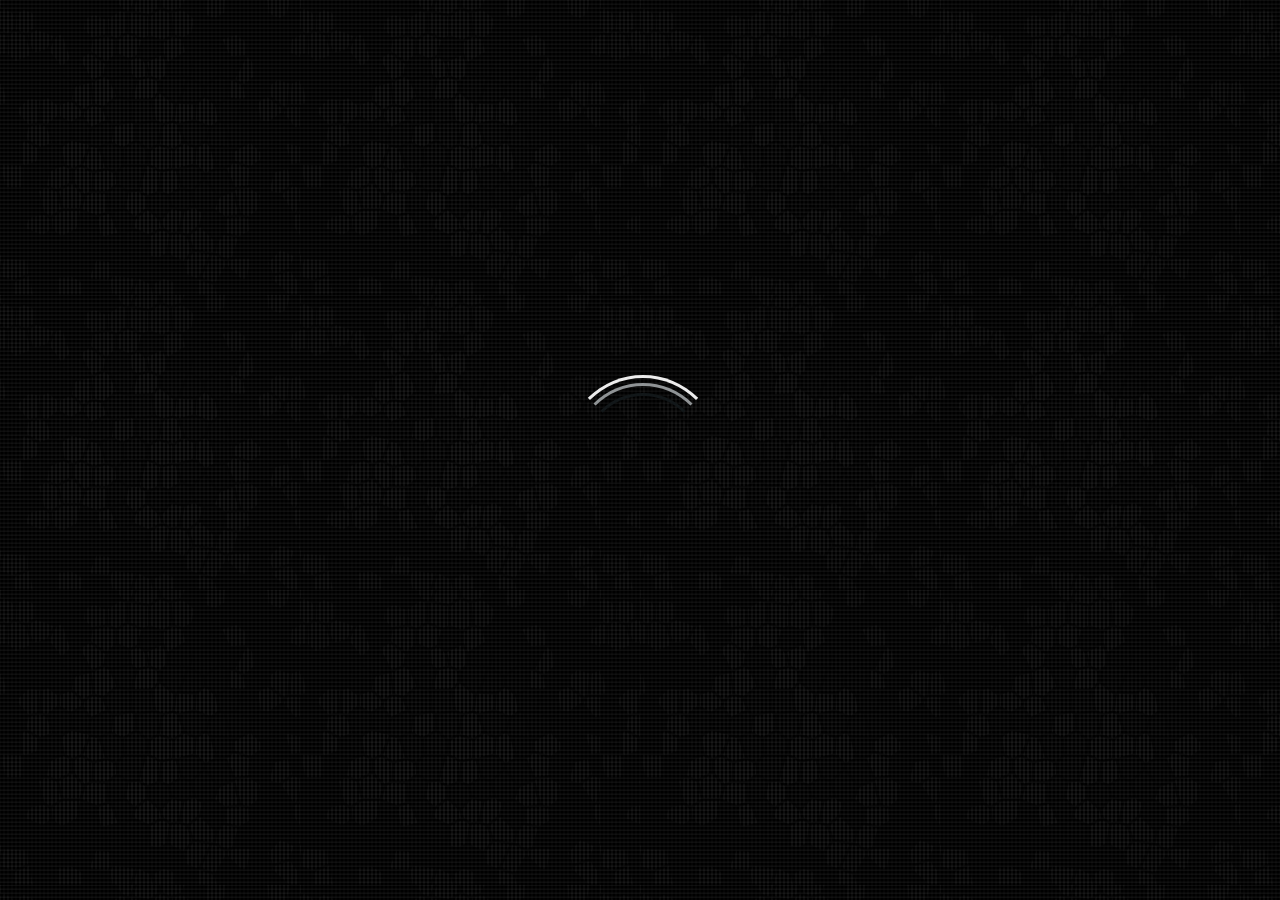
==== index.html @ 6fdf4b80 "updated resume and image of me" ====
<!DOCTYPE html>
<html lang='en'>

<head>

    <!-- Basic Page Needs
  ================================================== -->
    <meta charset="utf-8">
    <title>Zipbug Development</title>
    <meta name="description" content="custom quality web development">
    <meta name="author" content="Eric Evans">
    <link rel="canonical" href="https://zipbugdev.com" />

    <!-- Mobile Specific Metas
  ================================================== -->
    <meta name="viewport" content="width=device-width, initial-scale=1, maximum-scale=1">

    <!-- CSS
  ================================================== -->
    <link rel="stylesheet" href="css/main.css">
    <!--[if lt IE 9]>
		<script src="http://html5shim.googlecode.com/svn/trunk/html5.js"></script>
	<![endif]-->


    <!-- Favicons
	================================================== -->
    <link rel="apple-touch-icon" sizes="57x57" href="../favicon/apple-icon-57x57.png">
    <link rel="apple-touch-icon" sizes="60x60" href="../favicon/apple-icon-60x60.png">
    <link rel="apple-touch-icon" sizes="72x72" href="../favicon/apple-icon-72x72.png">
    <link rel="apple-touch-icon" sizes="76x76" href="../favicon/apple-icon-76x76.png">
    <link rel="apple-touch-icon" sizes="114x114" href="../favicon/apple-icon-114x114.png">
    <link rel="apple-touch-icon" sizes="120x120" href="../favicon/apple-icon-120x120.png">
    <link rel="apple-touch-icon" sizes="144x144" href="../favicon/apple-icon-144x144.png">
    <link rel="apple-touch-icon" sizes="152x152" href="../favicon/apple-icon-152x152.png">
    <link rel="apple-touch-icon" sizes="180x180" href="../favicon/apple-icon-180x180.png">
    <link rel="icon" type="image/png" sizes="192x192" href="../favicon/android-icon-192x192.png">
    <link rel="icon" type="image/png" sizes="32x32" href="../favicon/favicon-32x32.png">
    <link rel="icon" type="image/png" sizes="96x96" href="../favicon/favicon-96x96.png">
    <link rel="icon" type="image/png" sizes="16x16" href="../favicon/favicon-16x16.png">
    <link rel="manifest" href="../favicon/manifest.json">
    <meta name="msapplication-TileColor" content="#ffffff">
    <meta name="msapplication-TileImage" content="../favicon/ms-icon-144x144.png">
    <meta name="theme-color" content="#ffffff">
</head>

<body>
    <svg x="0px" y="0px" viewBox="0 0 150 150" style="display:none;">
        <g id="diamond">
            <rect x="22.6" y="22.6" transform="matrix(0.7071 -0.7071 0.7071 0.7071 -31.068 75.0049)" class="diamond" width="104.9" height="104.9" />
        </g>
    </svg>
    <div id="loader-wrapper">
        <div class="loader"></div>
        <div class="loader-section section-left"></div>
        <div class="loader-section section-right"></div>
    </div>
    <button class="toggle-nav" type="button" data-toggle="collapse" data-target="#main-nav" aria-expanded="false">
        <span></span>
        <span></span>
        <span></span>
        <span></span>
    </button>
    <nav id="main-nav" aria-expanded="false">
        <a href="#resume" data-id="resume">
            <svg>
                <path d="M7 7h6v2h-6zM7 10h9v1h-9zM7 12h9v1h-9zM7 14h9v1h-9zM7 16h3v1h-3zM16.43 2h-13.43v21h17v-17.465l-3.57-3.535zM18 6.363v0.637h-3v-3h0.602l2.398 2.363zM5 21v-17h9v4h4v13h-13z" />
            </svg> Resume
        </a>
        <a href="#gallery" data-id="gallery">
            <svg>
                <path d="M0 3v18h24v-18h-24zM22 19h-20v-14h20v14zM14.5 12.444c1.103 0 2-0.896 2-2s-0.897-2-2-2-2 0.896-2 2 0.897 2 2 2zM13.5 9.444h2v2h-2v-2zM21 6h-18v12h18v-12zM4 12.965l6.049 1.728-6.049 1.068v-2.796zM20 17h-16v-0.225l16-2.823v3.048zM20 12.952l-8 1.492-8-2.479v-4.965h16v5.952z" />
            </svg> Gallery
        </a>
        <div class="social">
          <a href="https://www.linkedin.com/in/zipbug/">
             <svg xmlns="http://www.w3.org/2000/svg" xmlns:xlink="http://www.w3.org/1999/xlink" version="1.1" id="Capa_1" x="0px" y="0px" width="512px" height="512px" viewBox="0 0 430.117 430.117" style="enable-background:new 0 0 430.117 430.117;" xml:space="preserve"><g><path id="LinkedIn" d="M430.117,261.543V420.56h-92.188V272.193c0-37.271-13.334-62.707-46.703-62.707   c-25.473,0-40.632,17.142-47.301,33.724c-2.432,5.928-3.058,14.179-3.058,22.477V420.56h-92.219c0,0,1.242-251.285,0-277.32h92.21  v39.309c-0.187,0.294-0.43,0.611-0.606,0.896h0.606v-0.896c12.251-18.869,34.13-45.824,83.102-45.824   C384.633,136.724,430.117,176.361,430.117,261.543z M52.183,9.558C20.635,9.558,0,30.251,0,57.463   c0,26.619,20.038,47.94,50.959,47.94h0.616c32.159,0,52.159-21.317,52.159-47.94C103.128,30.251,83.734,9.558,52.183,9.558z    M5.477,420.56h92.184v-277.32H5.477V420.56z" /></g></svg>
          </a>
          <a href="https://github.com/Zipbug">
            <svg class="octicon octicon-mark-github v-align-middle" height="32" viewBox="0 0 16 16" version="1.1" width="32" aria-hidden="true"><path fill-rule="evenodd" d="M8 0C3.58 0 0 3.58 0 8c0 3.54 2.29 6.53 5.47 7.59.4.07.55-.17.55-.38 0-.19-.01-.82-.01-1.49-2.01.37-2.53-.49-2.69-.94-.09-.23-.48-.94-.82-1.13-.28-.15-.68-.52-.01-.53.63-.01 1.08.58 1.23.82.72 1.21 1.87.87 2.33.66.07-.52.28-.87.51-1.07-1.78-.2-3.64-.89-3.64-3.95 0-.87.31-1.59.82-2.15-.08-.2-.36-1.02.08-2.12 0 0 .67-.21 2.2.82.64-.18 1.32-.27 2-.27.68 0 1.36.09 2 .27 1.53-1.04 2.2-.82 2.2-.82.44 1.1.16 1.92.08 2.12.51.56.82 1.27.82 2.15 0 3.07-1.87 3.75-3.65 3.95.29.25.54.73.54 1.48 0 1.07-.01 1.93-.01 2.2 0 .21.15.46.55.38A8.013 8.013 0 0 0 16 8c0-4.42-3.58-8-8-8z"></path></svg></a>
        </div>
    </nav>
    <div class="scroll-body">
        <div class="scale-body">
            <section id="contact" name="contact">
                <div class="content">
                </div>
            </section>
            <section id="main" name="main">
                <div class="zipbug-shell"></div>
                <h1 class="message">
                    Dedicated to quick quality web development
                </h1>
            </section>

            <section id="resume" name="resume">
                <div class="content">
                    <div class="container clearfix">
                        <div class="objective">
                            <img class="avatar noPrint lazy fade-in" alt="Me as a little avitar" data-src="/images/avatar.png" src="/images/avatar.png">
                            <h2>Eric Evans</h2>
                            <h3>
                                Developer / Technology Enthusiast 
                                <div class="bg-hr"></div>
                            </h3>

                            <p>Fast shouldn’t mean sloppy. I work hard to bring you quick results without compromising on quality. I’ve worked for great companies using the latest technologies to build pixel perfect sites.</p>
                            <p>I love to learn and grow, constantly following the top developers and technology companies to see what they are doing so I better understand the evolving world of the web.</p>
                        </div>

                        <div class="half">

                            <h3>Professional Experience</h3>
                            <ul class="disc">
                                <li>
                                    <h4>September 2018 - Current</h4>
                                    <h5>PXP - Remote : Senior Developer</h5>
                                    <ul>
                                        <li>Build custom solutions for client needs</li>
                                        <li>Technical review of Junior Developer's code</li>
                                        <li>Make and keep poject time-lines</li>
                                    </ul>
                                </li>
                                <li>
                                    <h4>January 2015 - September 2018</h4>
                                    <h5>Allen Communications - Salt Lake City : Technical Lead</h5>
                                    <ul>
                                        <li>Create custom Learning solutions built to clients needs.</li>
                                        <li>Build react.js components and templates</li>
                                        <li>Assist other developers in meeting deadlines.</li>
                                        <li>Debug older software issues.</li>
                                    </ul>
                                </li>
                                <li>
                                    <h4>July 2014 - November 2014 --Contract</h4>
                                    <h5>ThomasArts - Farmington : Front-End Developer</h5>
                                    <ul>
                                        <li>Create sites based off of PSD designs.</li>
                                        <li>Maintain semantic code base</li>
                                        <li>Create sites in Wordpress or Drupal</li>
                                        <li>Work with team to meet deadlines</li>
                                    </ul>
                                </li>
                                <li>
                                    <h4>Februarry 2014 - July 2014 --Contract</h4>
                                    <h5>Equitable Life and Casualty - Salt Lake City : Front-End Developer</h5>
                                    <ul>
                                        <li>Created Basic CMS</li>
                                        <li>Maintain semantic code base</li>
                                        <li>Designed responsive template for future sites</li>
                                    </ul>
                                </li>
                                <li>
                                    <h4>August 2012 -February 2014</h4>
                                    <h5>RANLife Home Loans - SLC : Designer/ Developer</h5>
                                    <ul>
                                        <li>Created all image content</li>
                                        <li>Designed/ maintained new web content</li>
                                        <li>Created and developed design for all sites</li>
                                    </ul>
                                </li>

                            </ul>

                            <h3>Recreation</h3>
                            <img class="recreationImg lazy" alt="I game on the weekends, I'm not good but I enjoy it." src="images/recreation.png" data-src="images/recreation.png">
                        </div>
                        <div class="half">

                            <h3>Skills</h3>
                            <ul class="disc">
                                <li>
                                    <h4>CMS - Wordpress, Drupal
                                        <div class="phoneShow"></div><span class="toGo">..</span><span class="feelGood">........</span></h4>
                                </li>
                                <div class="phoneShow"></div>
                                <li>
                                    <h4>HTML, CSS, SCSS
                                        <div class="phoneShow"></div><span class="toGo">..</span><span class="feelGood">........</span></h4>
                                </li>
                                <li>
                                    <h4>React.js
                                        <div class="phoneShow"></div><span class="toGo">...</span><span class="feelGood">.......</span></h4>
                                </li>
                                <div class="phoneShow"></div>
                                <li>
                                    <h4>jQuery, Javascript
                                        <div class="phoneShow"></div><span class="toGo">...</span><span class="feelGood">.......</span></h4>
                                </li>
                                <div class="phoneShow"></div>
                                <li>
                                    <h4>PHP, Bash, Coldfusion
                                        <div class="phoneShow"></div><span class="toGo">.....</span><span class="feelGood">.....</span></h4>
                                </li>
                                <div class="phoneShow"></div>
                                <li>
                                    <h4>Responsive Development
                                        <div class="phoneShow"></div><span class="toGo">.</span><span class="feelGood">.........</span></h4>
                                </li>
                                <div class="phoneShow"></div>
                                <li>
                                    <h4>Databases
                                        <div class="phoneShow"></div><span class="toGo">......</span><span class="feelGood">....</span></h4>
                                    <p>SQL Server, MySQL</p>
                                </li>
                                <div class="phoneShow"></div>
                                <li>
                                    <h4>Adobe Creative Suite
                                        <div class="phoneShow"></div><span class="toGo">...</span><span class="feelGood">.......</span></h4>
                                    <p>Photoshop, Illustrator,
                                        <br /> Dreamweaver, InDesign</p>
                                </li>
                                <div class="phoneShow"></div>
                                <li>
                                    <h4>Leaning New Languages
                                        <div class="phoneShow"></div><span class="toGo">...</span><span class="feelGood">.......</span></h4>
                                </li>
                                <div class="phoneShow"></div>
                                <li>
                                    <h4>Programming Methods
                                        <div class="phoneShow"></div><span class="toGo">...</span><span class="feelGood">.......</span></h4>
                                    <p>Waterfall, Agile, Scrum</p>
                                </li>
                            </ul>

                            <h3>Education</h3>
                            <ul class="disc">
                                <li>
                                    <h4>2011-2014</h4>
                                    <h5>Salt Lake Community College</h5>
                                    <p>Visual Art/ Graphic Design</p>
                                </li>
                                <li>
                                    <h4>2012</h4>
                                    <h5>O'Reilly School Of Technology</h5>
                                    <p>Introduction to PHP
                                        <br>Modern JavaScript Certification.
                                        <br>System Administration 1 - Bash Programming</p>
                                </li>
                                <li>
                                    <h4>2007 - 2008</h4>
                                    <h5>Academy of Information Techonlogy</h5>
                                    <p>Specializing in 3-D Animation</p>
                                </li>
                            </ul>
                        </div>
                    </div>
                </div>
            </section>
            <section id="gallery" name="gallery">
                <div class="content">
                    <div class="container clearfix">

                    </div>
                </div>
            </section>
        </div>
    </div>
    <script src="https://cdnjs.cloudflare.com/ajax/libs/jquery/3.1.0/jquery.min.js"></script>
    <script src="js/snap.svg-min.js"></script>
    <script src="js/gallery.js"></script>
    <script src="js/main.js"></script>
</body>

</html>
---- css/main.css ----
@font-face {
  font-family: 'lato';
  src: url("../fonts/lato-bold-webfont.eot");
  src: url("../fonts/lato-bold-webfont.eot?#iefix") format("embedded-opentype"), url("../fonts/lato-bold-webfont.woff2") format("woff2"), url("../fonts/lato-bold-webfont.woff") format("woff"), url("../fonts/lato-bold-webfont.ttf") format("truetype"), url("../fonts/lato-bold-webfont.svg#latobold") format("svg");
  font-weight: 900;
  font-style: normal; }
@font-face {
  font-family: 'lato';
  src: url("../fonts/lato-regular-webfont.eot");
  src: url("../fonts/lato-regular-webfont.eot?#iefix") format("embedded-opentype"), url("../fonts/lato-regular-webfont.woff2") format("woff2"), url("../fonts/lato-regular-webfont.woff") format("woff"), url("../fonts/lato-regular-webfont.ttf") format("truetype"), url("../fonts/lato-regular-webfont.svg#latoregular") format("svg");
  font-weight: normal;
  font-style: normal; }
@font-face {
  font-family: 'lato';
  src: url("../fonts/lato-semibold-webfont.eot");
  src: url("../fonts/lato-semibold-webfont.eot?#iefix") format("embedded-opentype"), url("../fonts/lato-semibold-webfont.woff2") format("woff2"), url("../fonts/lato-semibold-webfont.woff") format("woff"), url("../fonts/lato-semibold-webfont.ttf") format("truetype"), url("../fonts/lato-semibold-webfont.svg#latosemibold") format("svg");
  font-weight: 600;
  font-style: normal; }
@font-face {
  font-family: 'lato';
  src: url("../fonts/lato-thin-webfont.eot");
  src: url("../fonts/lato-thin-webfont.eot?#iefix") format("embedded-opentype"), url("../fonts/lato-thin-webfont.woff2") format("woff2"), url("../fonts/lato-thin-webfont.woff") format("woff"), url("../fonts/lato-thin-webfont.ttf") format("truetype"), url("../fonts/lato-thin-webfont.svg#latothin") format("svg");
  font-weight: 100;
  font-style: normal; }
/*-------------Animations-------------*/
.s-width {
  -webkit-animation: updateWidth 2s forwards;
  animation: updateWidth 2s forwards;
  -webkit-transform-origin: center;
  -ms-transform-origin: center;
  transform-origin: center; }

.slide-left .s2,
.slide-left .s3 {
  -webkit-animation: slideLeft 1.5s forwards;
  animation: slideLeft 1.5s forwards; }

.slide-right .s2,
.slide-right .s3 {
  -webkit-animation: slideRight 1.5s forwards;
  animation: slideRight 1.5s forwards; }

.fade-in {
  -webkit-animation: fadein 4s forwards;
  animation: fadein 4s forwards; }

.fade-in-fast {
  -webkit-animation: fadein 1s forwards;
  animation: fadein 1s forwards; }

.fade-out-fast {
  -webkit-animation: fadeout 1s forwards;
  animation: fadeout 1s forwards; }

@-webkit-keyframes fadein {
  from {
    opacity: 0; }
  to {
    opacity: 1; } }
@keyframes fadein {
  from {
    opacity: 0; }
  to {
    opacity: 1; } }
@-webkit-keyframes fadeout {
  from {
    opacity: 1; }
  to {
    opacity: 0; } }
@keyframes fadeout {
  from {
    opacity: 1; }
  to {
    opacity: 0; } }
@-webkit-keyframes slideLeft {
  from {
    -webkit-transform: translateX(9999px);
    transform: translateX(9999px); }
  to {
    -webkit-transform: translateX(0);
    transform: translateX(0); } }
@keyframes slideLeft {
  from {
    -webkit-transform: translateX(9999px);
    transform: translateX(9999px); }
  to {
    -webkit-transform: translateX(0);
    transform: translateX(0); } }
@-webkit-keyframes slideRight {
  from {
    -webkit-transform: translateX(-9999px);
    transform: translateX(-9999px); }
  to {
    -webkit-transform: translateX(0);
    transform: translateX(0); } }
@keyframes slideRight {
  from {
    -webkit-transform: translateX(-9999px);
    transform: translateX(-9999px); }
  to {
    -webkit-transform: translateX(0);
    transform: translateX(0); } }
@-webkit-keyframes updateWidth {
  from {
    -webkit-transform: scaleX(0);
    transform: scaleX(0);
    opacity: 0; }
  to {
    opacity: 1;
    -webkit-transform: scaleX(1);
    transform: scaleX(1); } }
@keyframes updateWidth {
  from {
    -webkit-transform: scaleX(0);
    transform: scaleX(0);
    opacity: 0; }
  to {
    opacity: 1;
    -webkit-transform: scaleX(1);
    transform: scaleX(1); } }
#contact-form {
  background-color: rgba(19, 21, 25, 0.8);
  border-radius: 3px;
  color: #fff;
  margin: auto;
  width: 92%;
  box-shadow: 1px 1px 15px 5px rgba(255, 255, 255, 0.1), -1px -1px 15px 5px rgba(255, 255, 255, 0.1);
  position: relative;
  top: 50px; }
  #contact-form h2 {
    text-align: center;
    margin-bottom: 0; }
    #contact-form h2 sub {
      font-size: 12px; }
  #contact-form .contact-avatar {
    border: 3px solid #fff;
    width: 60px;
    height: 60px;
    background-color: #40B5E5;
    border-radius: 50%;
    overflow: hidden;
    position: absolute;
    top: -60px;
    left: 50%;
    margin-left: -30px; }
    #contact-form .contact-avatar img {
      width: 100%; }
  #contact-form .input_area {
    position: relative;
    max-height: 200px;
    overflow: hidden;
    transition: all 300ms ease; }
  #contact-form label {
    position: absolute;
    top: 36px;
    left: 20px;
    transition: all 0.3s ease;
    pointer-events: none;
    user-select: none; }
    #contact-form label.filled {
      opacity: 0.5;
      left: 5px;
      top: 8px; }
  #contact-form input, #contact-form textarea {
    color: #fff;
    background-color: transparent;
    -webkit-box-shadow: inset 0px 2px 42px 4px rgba(0, 0, 0, 0.75);
    -moz-box-shadow: inset 0px 2px 42px 4px rgba(0, 0, 0, 0.75);
    box-shadow: inset 0px 2px 42px 4px rgba(0, 0, 0, 0.75);
    border: none;
    padding: 15px;
    margin-top: 25px;
    width: 100%; }
    #contact-form input:focus, #contact-form textarea:focus {
      outline: none; }
      #contact-form input:focus + label, #contact-form textarea:focus + label {
        opacity: 0.5;
        left: 5px;
        top: 8px; }
  #contact-form textarea {
    height: 46px; }
  #contact-form .warning {
    color: #d71212;
    -webkit-text-fill-color: #d71212; }
  #contact-form .loader {
    position: absolute;
    top: 50%;
    left: 50%;
    width: 80px;
    height: 80px;
    animation: none;
    margin: -40px 0 0 -40px;
    z-index: -1;
    pointer-events: none;
    user-select: none; }
    #contact-form .loader:before, #contact-form .loader:after {
      animation: none; }
  #contact-form .success-icon {
    opacity: 0;
    width: 40px;
    height: 40px;
    position: absolute;
    top: 50%;
    left: 50%;
    transform: translate(-50%, -50%);
    transition: opacity 300ms ease;
    transition-delay: 300ms;
    pointer-events: none;
    user-select: none; }
  #contact-form .submit {
    border: 0;
    background-color: #40B5E5;
    color: #131519;
    font-size: 1.5em;
    padding: 10px 0;
    cursor: pointer;
    box-shadow: none;
    transition: opacity 300ms ease; }
  #contact-form.collapsed {
    color: transparent; }
    #contact-form.collapsed .input_area {
      max-height: 0px !important; }
    #contact-form.collapsed .submit {
      opacity: 0; }
    #contact-form.collapsed .loader {
      opacity: 1;
      animation: spin 2s linear infinite;
      z-index: 1; }
      #contact-form.collapsed .loader:before {
        animation: spin 3s linear infinite; }
      #contact-form.collapsed .loader:after {
        animation: spin 1.5s linear infinite; }
  #contact-form.submited .loader {
    opacity: 0; }
  #contact-form.success .success-icon {
    opacity: 1; }

input:-webkit-autofill {
  -webkit-text-fill-color: #fff;
  -webkit-animation-name: autofill;
  -webkit-animation-fill-mode: both; }

@-webkit-keyframes autofill {
  to {
    color: #666;
    background: transparent; } }
text, textpath {
  fill: #fff;
  width: 92px;
  text-align: center;
  text-anchor: middle; }

/* Gallery */
#gallery {
  position: relative; }
  #gallery h2 {
    color: #dbdbdb;
    text-align: center;
    font-size: 2.2em;
    font-weight: 100; }
  #gallery .gallery-description {
    text-align: center;
    color: #ededed; }
    #gallery .gallery-description .button-link {
      height: 40px;
      width: 40px;
      position: relative;
      top: 15px; }
  #gallery span:nth-of-type(odd) {
    width: 174px;
    margin-right: 2px; }
  #gallery .gallery-hex {
    float: left;
    position: relative;
    cursor: pointer;
    right: -99999px;
    animation-fill-mode: forwards; }
    #gallery .gallery-hex svg {
      height: 100%;
      width: 100%; }
    #gallery .gallery-hex image {
      height: 100%;
      width: 180%;
      opacity: 0.6; }
    #gallery .gallery-hex .overlay {
      fill: black;
      stroke: #8f9395;
      stroke-width: 2px; }
    #gallery .gallery-hex .hover-hide {
      color: #fff;
      position: absolute;
      top: 50%;
      left: 50%;
      width: 90%;
      -webkit-transform: translate(-50%, -50%);
      transform: translate(-50%, -50%); }
      #gallery .gallery-hex .hover-hide .title {
        text-align: center; }
  #gallery .lightbox {
    background-color: rgba(0, 0, 0, 0.8);
    position: absolute;
    top: 0;
    left: 0;
    height: 100%;
    width: 100%;
    z-index: 20; }
    #gallery .lightbox .lightbox-content {
      width: 80%;
      padding: 40px;
      max-width: 1200px;
      background-color: #fff;
      position: absolute;
      top: 50%;
      left: 50%;
      transform: translate(-50%, -50%);
      color: #000;
      text-align: center; }
    #gallery .lightbox img, #gallery .lightbox .text-content {
      width: calc(50% - 10px);
      min-width: 250px;
      display: inline-block;
      vertical-align: top; }
    #gallery .lightbox .text-content {
      margin-left: 20px; }
    #gallery .lightbox h2 {
      color: #000; }
    #gallery .lightbox p {
      text-align: left; }
    #gallery .lightbox .close-lightbox {
      position: absolute;
      top: 5px;
      right: 5px;
      background: #000;
      border: 0;
      color: #fff;
      font-size: 1.8em;
      width: 50px;
      height: 50px;
      opacity: 0.4;
      cursor: pointer; }
      #gallery .lightbox .close-lightbox:focus {
        outline: none; }
    #gallery .lightbox .link-button {
      border: 2px solid #000;
      padding: 10px 15px;
      color: #000;
      text-decoration: none;
      transition: color 300ms, border 300ms ease-in-out;
      margin-top: 30px; }
      #gallery .lightbox .link-button:hover, #gallery .lightbox .link-button:focus {
        border-color: #40B5E5;
        color: #40B5E5; }

#loader-wrapper {
  position: fixed;
  top: 0;
  left: 0;
  width: 100%;
  height: 100%;
  z-index: 1000; }

.loader {
  display: block;
  position: relative;
  left: 50%;
  top: 50%;
  width: 150px;
  height: 150px;
  margin: -75px 0 0 -75px;
  border-radius: 50%;
  border: 3px solid transparent;
  border-top-color: #ededed;
  -webkit-animation: spin 2s linear infinite;
  /* Chrome, Opera 15+, Safari 5+ */
  animation: spin 2s linear infinite;
  /* Chrome, Firefox 16+, IE 10+, Opera */
  z-index: 1001; }

.loader:before {
  content: "";
  position: absolute;
  top: 5px;
  left: 5px;
  right: 5px;
  bottom: 5px;
  border-radius: 50%;
  border: 3px solid transparent;
  border-top-color: #8F9395;
  -webkit-animation: spin 3s linear infinite;
  /* Chrome, Opera 15+, Safari 5+ */
  animation: spin 3s linear infinite;
  /* Chrome, Firefox 16+, IE 10+, Opera */ }

.loader:after {
  content: "";
  position: absolute;
  top: 15px;
  left: 15px;
  right: 15px;
  bottom: 15px;
  border-radius: 50%;
  border: 3px solid transparent;
  border-top-color: #121719;
  -webkit-animation: spin 1.5s linear infinite;
  /* Chrome, Opera 15+, Safari 5+ */
  animation: spin 1.5s linear infinite;
  /* Chrome, Firefox 16+, IE 10+, Opera */ }

@-webkit-keyframes spin {
  0% {
    -webkit-transform: rotate(0deg);
    /* Chrome, Opera 15+, Safari 3.1+ */
    -ms-transform: rotate(0deg);
    /* IE 9 */
    transform: rotate(0deg);
    /* Firefox 16+, IE 10+, Opera */ }
  100% {
    -webkit-transform: rotate(360deg);
    /* Chrome, Opera 15+, Safari 3.1+ */
    -ms-transform: rotate(360deg);
    /* IE 9 */
    transform: rotate(360deg);
    /* Firefox 16+, IE 10+, Opera */ } }
@keyframes spin {
  0% {
    -webkit-transform: rotate(0deg);
    /* Chrome, Opera 15+, Safari 3.1+ */
    -ms-transform: rotate(0deg);
    /* IE 9 */
    transform: rotate(0deg);
    /* Firefox 16+, IE 10+, Opera */ }
  100% {
    -webkit-transform: rotate(360deg);
    /* Chrome, Opera 15+, Safari 3.1+ */
    -ms-transform: rotate(360deg);
    /* IE 9 */
    transform: rotate(360deg);
    /* Firefox 16+, IE 10+, Opera */ } }
#loader-wrapper .loader-section {
  position: fixed;
  top: 0;
  width: 50%;
  height: 100%;
  background-image: url("../images/backgrounds/dark_mosaic.png");
  z-index: 1000;
  -webkit-transform: translateX(0);
  /* Chrome, Opera 15+, Safari 3.1+ */
  -ms-transform: translateX(0);
  /* IE 9 */
  transform: translateX(0);
  /* Firefox 16+, IE 10+, Opera */ }

#loader-wrapper .loader-section.section-left {
  left: 0; }

#loader-wrapper .loader-section.section-right {
  right: 0; }

/* Loaded */
.loaded #loader-wrapper .loader-section.section-left {
  -webkit-transform: translateX(-100%);
  /* Chrome, Opera 15+, Safari 3.1+ */
  -ms-transform: translateX(-100%);
  /* IE 9 */
  transform: translateX(-100%);
  /* Firefox 16+, IE 10+, Opera */
  -webkit-transition: all 0.7s 0.3s cubic-bezier(0.645, 0.045, 0.355, 1);
  transition: all 0.7s 0.3s cubic-bezier(0.645, 0.045, 0.355, 1); }

.loaded #loader-wrapper .loader-section.section-right {
  -webkit-transform: translateX(100%);
  /* Chrome, Opera 15+, Safari 3.1+ */
  -ms-transform: translateX(100%);
  /* IE 9 */
  transform: translateX(100%);
  /* Firefox 16+, IE 10+, Opera */
  -webkit-transition: all 0.7s 0.3s cubic-bezier(0.645, 0.045, 0.355, 1);
  transition: all 0.7s 0.3s cubic-bezier(0.645, 0.045, 0.355, 1); }

.loaded .loader {
  opacity: 0;
  -webkit-transition: all 0.3s ease-out;
  transition: all 0.3s ease-out; }

.loaded #loader-wrapper {
  visibility: hidden;
  -webkit-transform: translateY(-100%);
  /* Chrome, Opera 15+, Safari 3.1+ */
  -ms-transform: translateY(-100%);
  /* IE 9 */
  transform: translateY(-100%);
  /* Firefox 16+, IE 10+, Opera */
  -webkit-transition: all 0.3s 1s ease-out;
  transition: all 0.3s 1s ease-out; }

.scroll-body, .nav-toggle, nav {
  visibility: hidden; }

.loaded .scroll-body, .loaded .nav-toggle, .loaded nav {
  visibility: visible; }

/* JavaScript Turned Off */
.no-js #loader-wrapper {
  display: none; }

.no-js h1 {
  color: #222222; }

nav {
  background-color: rgba(19, 21, 25, 0.8);
  border-right: 2px solid transparent;
  height: calc(100% - 22px);
  left: 8px;
  position: fixed;
  top: 10px;
  z-index: 999;
  overflow-y: auto;
  transition: width 300ms ease; }
  nav.open {
    width: 85px;
    border-color: rgba(64, 181, 229, 0.6); }
  nav a {
    border-bottom: 1px solid #393D40;
    color: rgba(255, 255, 255, 0.8);
    display: -ms-flexbox;
    display: flex;
    flex-direction: column;
    font-weight: bold;
    font-size: 0.8em;
    font-family: sans-serif;
    justify-content: center;
    position: relative;
    text-align: center;
    text-decoration: none;
    height: 85px;
    width: 85px; }
    nav a:first-child {
      margin-top: 30px; }
    nav a svg {
      display: block;
      margin: 0 auto;
      width: 24px;
      height: 24px;
      fill: rgba(255, 255, 255, 0.8); }
    nav a.home svg {
      width: 90%;
      height: auto; }
    nav a .thin-line, nav a .thick-line {
      fill: none;
      stroke: rgba(255, 255, 255, 0.8);
      stroke-miterlimit: 10; }
    nav a .thin-line {
      stroke-width: 2; }
    nav a .thick-line {
      stroke-width: 4; }
    nav a.active {
      color: #131519;
      background-color: rgba(255, 255, 255, 0.6); }
      nav a.active svg {
        fill: #131519; }
      nav a.active .thin-line, nav a.active .thick-line {
        stroke: rgba(255, 255, 255, 0.8); }
  nav .social {
    text-align: center;
    border-top: 1px solid #393D40;
    position: absolute;
    bottom: 0;
    width: 100%;
    min-width: 85px; }
    nav .social a {
      display: inline-block;
      width: 20px;
      height: 30px;
      margin: 5px;
      border: 0; }
      nav .social a:hover svg {
        fill: #40B5E5; }
      nav .social a svg {
        width: 100%;
        height: 100%;
        fill: #fff; }

.toggle-nav {
  background-color: transparent;
  border: 0;
  cursor: pointer;
  width: 30px;
  height: 16px;
  position: absolute;
  top: 15px;
  left: 12px;
  -webkit-transform: rotate(0deg);
  -moz-transform: rotate(0deg);
  -o-transform: rotate(0deg);
  transform: rotate(0deg);
  -webkit-transition: .5s ease-in-out;
  -moz-transition: .5s ease-in-out;
  -o-transition: .5s ease-in-out;
  transition: .5s ease-in-out;
  z-index: 9999; }
  .toggle-nav:focus {
    outline: none; }
  .toggle-nav span {
    background-color: #40b5e5;
    border-radius: 9px;
    display: block;
    height: 3px;
    left: 0;
    opacity: 1;
    position: absolute;
    width: 100%;
    -webkit-transform: rotate(0deg);
    -moz-transform: rotate(0deg);
    -o-transform: rotate(0deg);
    transform: rotate(0deg);
    -webkit-transition: .25s ease-in-out;
    -moz-transition: .25s ease-in-out;
    -o-transition: .25s ease-in-out;
    transition: .25s ease-in-out; }
    .toggle-nav span:nth-child(1) {
      top: 0px; }
    .toggle-nav span:nth-child(2), .toggle-nav span:nth-child(3) {
      top: 8px; }
    .toggle-nav span:nth-child(4) {
      top: 16px; }
  .toggle-nav.open span {
    background-color: #40b5e5; }
    .toggle-nav.open span:nth-child(1) {
      top: 18px;
      width: 0%;
      left: 50%; }
    .toggle-nav.open span:nth-child(2) {
      -webkit-transform: rotate(45deg);
      -moz-transform: rotate(45deg);
      -o-transform: rotate(45deg);
      transform: rotate(45deg); }
    .toggle-nav.open span:nth-child(3) {
      -webkit-transform: rotate(-45deg);
      -moz-transform: rotate(-45deg);
      -o-transform: rotate(-45deg);
      transform: rotate(-45deg); }
    .toggle-nav.open span:nth-child(4) {
      top: 18px;
      width: 0%;
      left: 50%; }

#resume {
  color: #fff; }
  #resume .container {
    max-width: 1200px;
    margin: auto; }
  #resume .resumeIcon {
    width: 52px;
    height: 50px;
    margin: 20px auto 5px auto; }
  #resume .objectiveIcon {
    background: url(/images/icons.png) -55px 0; }
  #resume .experienceIcon {
    background: url(/images/icons.png) -158px 0; }
  #resume .recreationIcon {
    margin-top: 60px;
    background: url(/images/icons.png) -2px 0; }
  #resume .skillsIcon {
    background: url(/images/icons.png) -210px 0; }
  #resume .educationIcon {
    margin-top: 180px;
    background: url(/images/icons.png) -106px 0; }
  #resume h3 {
    text-align: center;
    font-size: 1.5em; }
  #resume .feelGood {
    float: right;
    position: relative;
    top: -12px;
    font-size: 50px;
    line-height: 18px;
    color: #2790ba;
    font-family: serif; }
  #resume .toGo {
    float: right;
    position: relative;
    top: -12px;
    font-size: 50px;
    line-height: 18px;
    color: #c3c3c3;
    font-family: serif; }
  #resume .recreationImg {
    width: 80%;
    margin-left: 60px;
    margin-top: 20px; }
  #resume .avatar {
    width: 120px;
    margin: auto; }
  #resume .bg-hr {
    width: 235px;
    margin: auto;
    background-color: #000;
    background-image: url("../images/backgrounds/dark_mosaic.png");
    height: 34px;
    position: absolute;
    top: 0;
    left: 50%;
    border-left: 2px solid rgba(39, 144, 186, 0.5);
    border-right: 2px solid rgba(39, 144, 186, 0.5);
    transform: translateX(-50%) skewX(-25deg);
    z-index: -1; }
  #resume .objective {
    width: 80%;
    max-width: 650px;
    margin: 40px auto 0;
    text-align: center; }
    #resume .objective h2 {
      font-weight: 600px;
      font-size: 2.5em; }
    #resume .objective h3 {
      color: #fff;
      font-size: 1.5em;
      font-weight: 100;
      position: relative;
      z-index: 5;
      max-width: 250px;
      margin: 0 auto 20px; }
      #resume .objective h3:before, #resume .objective h3:after {
        content: "";
        width: 150%;
        position: absolute;
        left: 50%;
        height: 1px;
        transform: translate(-50%, -50%);
        background-color: #2790ba;
        z-index: -2; }
      #resume .objective h3:before {
        top: calc(50% - 2px); }
      #resume .objective h3:after {
        top: calc(50% + 2px); }
  #resume .download {
    text-align: center;
    margin: 10px 0 80px 0; }
    #resume .download .btn {
      color: #14212a;
      border-color: #14212a; }
      #resume .download .btn:hover {
        color: #2b495d;
        border-color: #2b495d; }

html,
body {
  background-color: #000;
  background-image: url("../images/backgrounds/dark_mosaic.png");
  height: 100%;
  width: 100%;
  padding: 0;
  margin: 0;
  overflow: auto;
  font-family: lato, sans-serif;
  font-size: 16px; }

.scroll-body {
  height: 100%;
  width: 100%;
  overflow: hidden; }
  .scroll-body:before {
    border: 4px solid rgba(64, 181, 229, 0.6);
    content: "";
    left: 4px;
    position: absolute;
    top: 6px;
    height: calc(100% - 22px);
    width: calc(100% - 18px); }
  .scroll-body.scale-up section {
    transform: scale(0.8); }
    .scroll-body.scale-up section .content {
      overflow: hidden; }

section {
  height: 100vh;
  width: 100vw;
  position: relative;
  display: inline-block;
  transform: scale(1);
  transition: transform 300ms ease;
  overflow: hidden; }
  section:not(#gallery) {
    margin-left: 100%; }
    section:not(#gallery)#resume {
      margin-left: 200%; }
  section#gallery {
    margin-right: 100%;
    margin-top: -100vh; }
  section .content {
    width: calc(100% - 22px);
    height: calc(100% - 22px);
    overflow: hidden;
    margin: 11px auto; }
  section.active > .content {
    overflow-y: auto; }

.bottom-content {
  width: 300vw;
  height: 100%;
  display: block; }
  .bottom-content:after {
    content: "";
    padding: 1px;
    clear: both; }

#main {
  text-align: center; }
  #main .zipbug-shell {
    display: inline-block;
    max-width: 800px;
    max-height: calc(100% - 22px);
    margin-top: 10px;
    line-height: 100%;
    width: 100%;
    height: 100%; }
  #main #zipbug {
    height: 100%;
    max-width: 100%; }
    #main #zipbug .st0 {
      opacity: 0.67;
      fill: #121719;
      stroke: #8F9395;
      stroke-miterlimit: 10;
      enable-background: new; }
    #main #zipbug .st1 {
      fill: #121719;
      stroke: #8F9395;
      stroke-miterlimit: 10; }
  #main .message {
    font-size: 3em;
    font-weight: 100;
    text-align: center;
    width: 80%;
    max-width: 1200px;
    position: absolute;
    top: 50%;
    left: 50%;
    transform: translate(-50%, -50%);
    text-shadow: 3px 3px 5px rgba(0, 0, 0, 0.7), -3px 3px 5px rgba(0, 0, 0, 0.7), 3px -3px 5px rgba(0, 0, 0, 0.7), -3px -3px 5px rgba(0, 0, 0, 0.7);
    color: #8F9395; }

body.loaded #gallery.active .gallery-hex {
  animation-name: slideUp;
  animation-duration: 600ms; }
body.loaded #gallery.active .gallery-hex:nth-child(1) {
  animation-delay: 669ms; }
body.loaded #gallery.active .gallery-hex:nth-child(2) {
  animation-delay: 650ms; }
body.loaded #gallery.active .gallery-hex:nth-child(3) {
  animation-delay: 772ms; }
body.loaded #gallery.active .gallery-hex:nth-child(4) {
  animation-delay: 719ms; }
body.loaded #gallery.active .gallery-hex:nth-child(5) {
  animation-delay: 628ms; }
body.loaded #gallery.active .gallery-hex:nth-child(6) {
  animation-delay: 1011ms; }
body.loaded #gallery.active .gallery-hex:nth-child(7) {
  animation-delay: 1051ms; }
body.loaded #gallery.active .gallery-hex:nth-child(8) {
  animation-delay: 1069ms; }
body.loaded #gallery.active .gallery-hex:nth-child(9) {
  animation-delay: 1021ms; }
body.loaded #gallery.active .gallery-hex:nth-child(10) {
  animation-delay: 908ms; }
body.loaded #gallery.active .gallery-hex:nth-child(11) {
  animation-delay: 1066ms; }
body.loaded #gallery.active .gallery-hex:nth-child(12) {
  animation-delay: 1797ms; }
body.loaded #gallery.active .gallery-hex:nth-child(13) {
  animation-delay: 981ms; }
body.loaded #gallery.active .gallery-hex:nth-child(14) {
  animation-delay: 853ms; }
body.loaded #gallery.active .gallery-hex:nth-child(15) {
  animation-delay: 2005ms; }
body.loaded #gallery.active .gallery-hex:nth-child(16) {
  animation-delay: 1803ms; }
body.loaded #gallery.active .gallery-hex:nth-child(17) {
  animation-delay: 1909ms; }

/* Standard syntax */
@keyframes slideUp {
  from {
    right: -9999px; }
  to {
    right: 0px; } }
/*-------------Grid-------------*/
.container {
  width: 100%;
  max-width: 1416px;
  margin: auto; }

.clearfix:after {
  content: "";
  padding: 1px;
  clear: both; }

.phoneShow {
  display: block;
  clear: both; }

@media screen and (min-width: 200px) {
  .container {
    max-width: 250px; }

  .hexagon, .gallery-hex {
    width: 250px;
    height: 287.5px;
    margin: 10px 3px 10px 0px; }
    .hexagon .description, .gallery-hex .description {
      padding-top: 30px; }

  .title {
    bottom: 20px; }
    .title h1 {
      font-size: 2em; } }
.half {
  width: 80%;
  margin: auto; }

.toggle-nav {
  display: block; }

nav {
  width: 0px; }

/* Landscape */
@media only screen and (min-device-width: 320px) and (max-device-width: 480px) {
  .z_logo {
    width: 40px; }

  #main .message {
    top: 40%; } }
@media only screen and (min-device-width: 320px) and (max-device-width: 568px) {
  .z_logo {
    width: 40px; }

  #main .message {
    top: 40%; } }
@media only screen and (min-device-width: 375px) and (max-device-width: 667px) {
  .z_logo {
    width: 40px; } }
@media screen and (min-width: 375px) {
  .title {
    bottom: 20%; } }
@media screen and (min-width: 405px) {
  .container {
    max-width: 382px; }

  .gallery-hex {
    margin-top: 0px;
    margin-bottom: -69px; }
    .gallery-hex:nth-child(n) {
      margin-left: 0px; }
    .gallery-hex:nth-child(even) {
      margin-left: 127px; } }
@media screen and (min-width: 545px) {
  .container {
    max-width: 508px; }

  .gallery-hex:nth-child(n) {
    margin-left: 0px; }
  .gallery-hex:nth-child(3n) {
    margin-left: 127px; } }
@media screen and (min-width: 755px) {
  .container {
    max-width: 532px; }

  .gallery-hex {
    width: 350px;
    height: 404.5px;
    margin-bottom: -96px;
    margin-right: 4px; }
    .gallery-hex .description {
      padding-top: 50px; }
    .gallery-hex:nth-child(n) {
      margin-left: 0; }
    .gallery-hex:nth-child(even) {
      margin-left: 176px; }

  #main .message {
    font-size: 5.5em; } }
@media screen and (min-width: 768px) {
  .title {
    bottom: 20%; }
    .title h1 {
      font-size: 4em; }

  .toggle-nav {
    display: none; }

  nav {
    width: 120px;
    border-color: rgba(64, 181, 229, 0.6) !important; }
    nav a {
      height: 120px;
      width: 120px; }
      nav a:first-child {
        margin-top: 0; }

  #contact-form {
    position: absolute;
    top: 45%;
    left: 50%;
    transform: translate(-50%, -50%);
    width: 300px; }
    #contact-form h2 {
      margin-bottom: 15px; }
    #contact-form label {
      top: 45px; }
    #contact-form input, #contact-form textarea {
      margin-top: 30px;
      padding: 20px; }
    #contact-form textarea {
      height: 150px; }
    #contact-form .avitar {
      top: -40px; } }
@media screen and (min-width: 805px) {
  .container {
    max-width: 711px; }

  .gallery-hex:nth-child(n) {
    margin-left: 0; }
  .gallery-hex:nth-child(3n) {
    margin-left: 176px; }

  .half {
    width: calc(50% - 80px);
    float: left;
    padding: 0 40px; }

  .phoneShow {
    display: none; } }
@media screen and (min-width: 905px) {
  .container {
    max-width: 885px; }

  .gallery-hex:nth-child(n) {
    margin-left: 0; }
  .gallery-hex:nth-child(3), .gallery-hex:nth-child(7), .gallery-hex:nth-child(11) {
    margin-left: 176px; } }
@media screen and (min-width: 935px) {
  .title h1 {
    font-size: 4em; }

  #main .message {
    font-size: 5.5em; } }
@media screen and (min-width: 1255px) {
  .container {
    max-width: 1238px; }

  .gallery-hex:nth-child(n) {
    margin-left: 0; }
  .gallery-hex:nth-child(4), .gallery-hex:nth-child(10) {
    margin-left: 176px; }

  .title h1 {
    font-size: 6em; } }
@media screen and (min-width: 1455px) {
  .container {
    max-width: 1416px; }

  .gallery-hex:nth-child(n) {
    margin-left: 0; }
  .gallery-hex:nth-child(5), .gallery-hex:nth-child(12) {
    margin-left: 176px; } }

/*# sourceMappingURL=main.css.map */
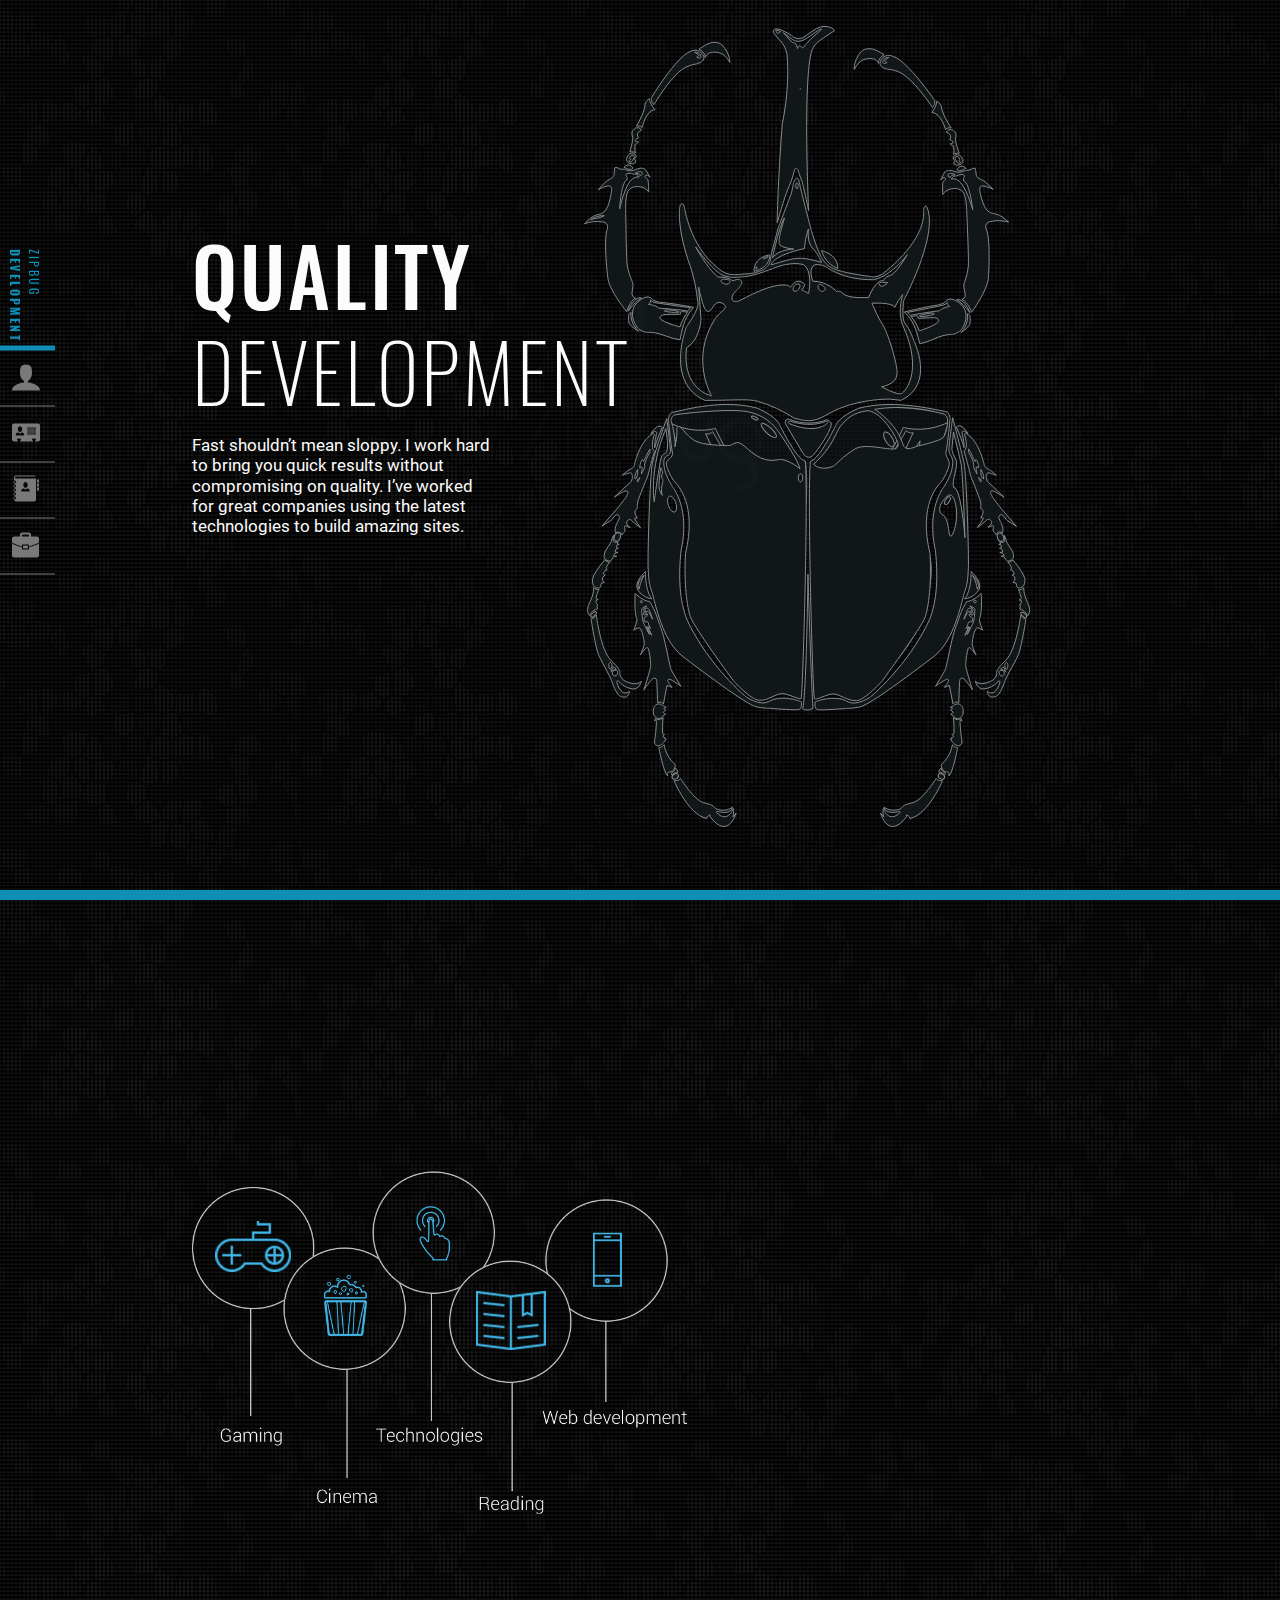
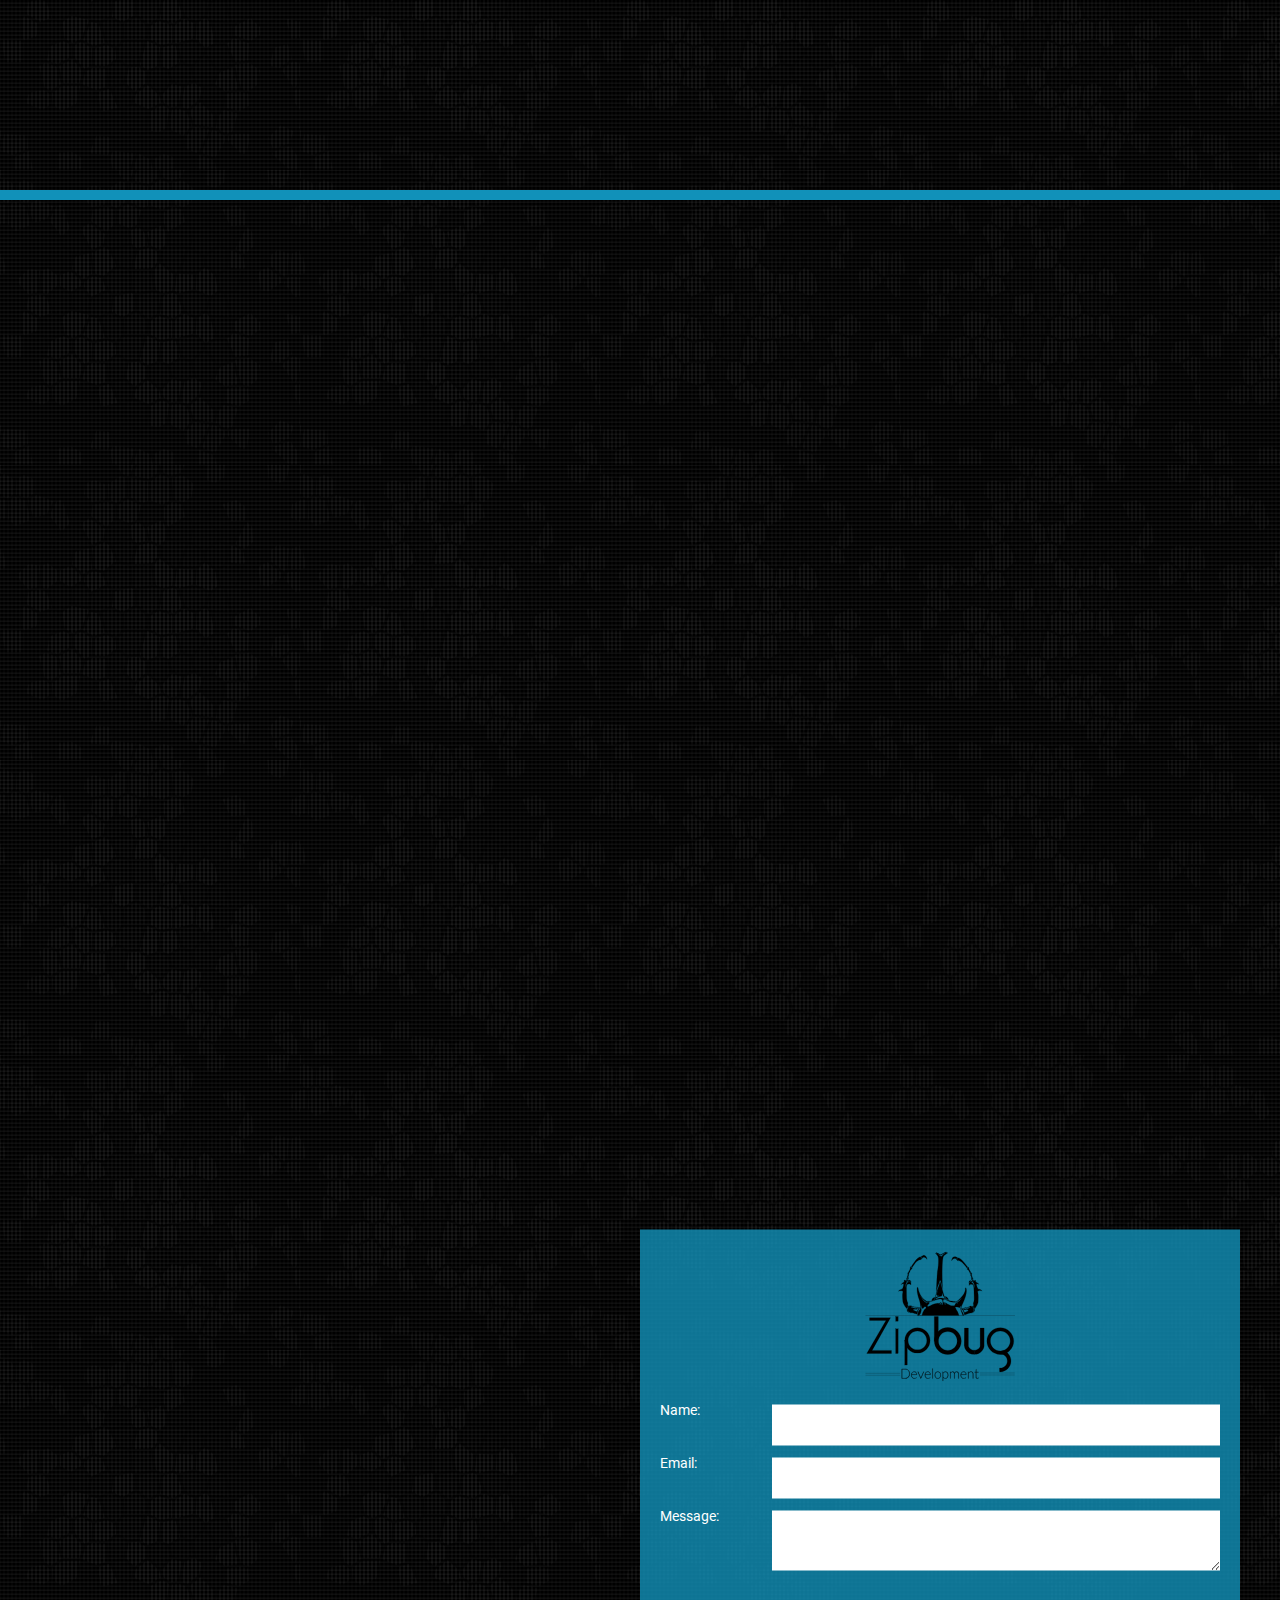
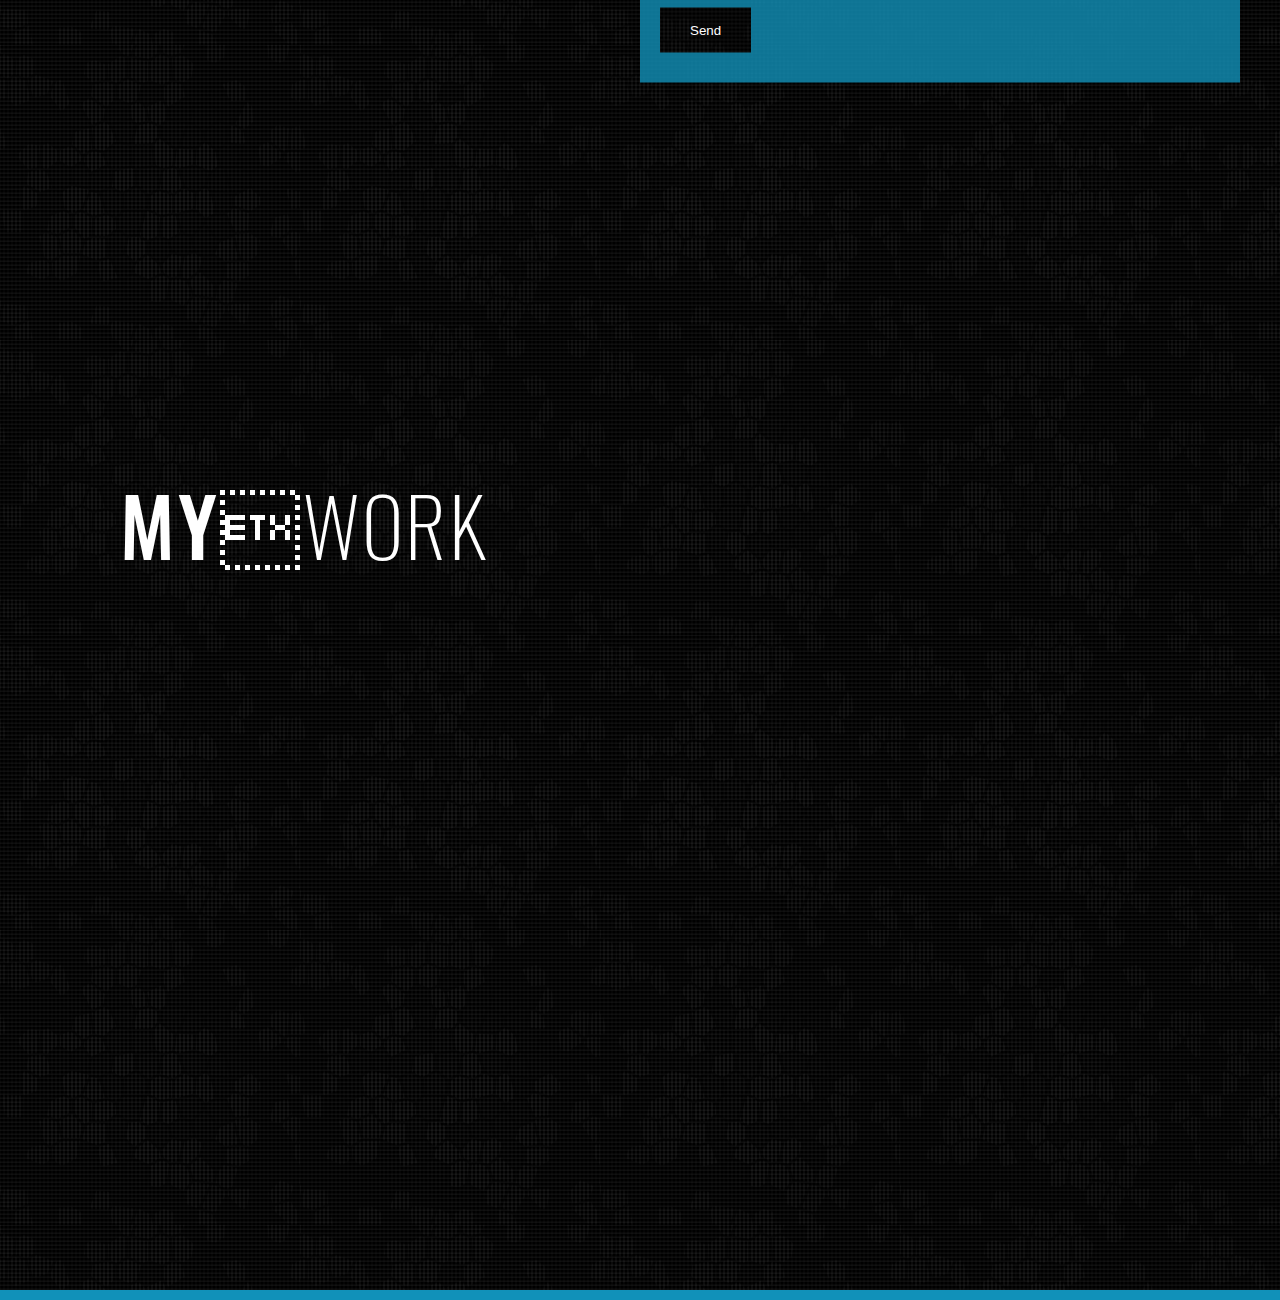
==== commit 415eae37: "changed design" ====
--- a/index.html
+++ b/index.html
@@ -1,265 +1,1026 @@
 <!DOCTYPE html>
-<html lang='en'>
 
 <head>
-
-    <!-- Basic Page Needs
-  ================================================== -->
-    <meta charset="utf-8">
-    <title>Zipbug Development</title>
-    <meta name="description" content="custom quality web development">
-    <meta name="author" content="Eric Evans">
-    <link rel="canonical" href="https://zipbugdev.com" />
-
-    <!-- Mobile Specific Metas
-  ================================================== -->
-    <meta name="viewport" content="width=device-width, initial-scale=1, maximum-scale=1">
-
-    <!-- CSS
-  ================================================== -->
-    <link rel="stylesheet" href="css/main.css">
-    <!--[if lt IE 9]>
-		<script src="http://html5shim.googlecode.com/svn/trunk/html5.js"></script>
-	<![endif]-->
-
-
-    <!-- Favicons
-	================================================== -->
-    <link rel="apple-touch-icon" sizes="57x57" href="../favicon/apple-icon-57x57.png">
-    <link rel="apple-touch-icon" sizes="60x60" href="../favicon/apple-icon-60x60.png">
-    <link rel="apple-touch-icon" sizes="72x72" href="../favicon/apple-icon-72x72.png">
-    <link rel="apple-touch-icon" sizes="76x76" href="../favicon/apple-icon-76x76.png">
-    <link rel="apple-touch-icon" sizes="114x114" href="../favicon/apple-icon-114x114.png">
-    <link rel="apple-touch-icon" sizes="120x120" href="../favicon/apple-icon-120x120.png">
-    <link rel="apple-touch-icon" sizes="144x144" href="../favicon/apple-icon-144x144.png">
-    <link rel="apple-touch-icon" sizes="152x152" href="../favicon/apple-icon-152x152.png">
-    <link rel="apple-touch-icon" sizes="180x180" href="../favicon/apple-icon-180x180.png">
-    <link rel="icon" type="image/png" sizes="192x192" href="../favicon/android-icon-192x192.png">
-    <link rel="icon" type="image/png" sizes="32x32" href="../favicon/favicon-32x32.png">
-    <link rel="icon" type="image/png" sizes="96x96" href="../favicon/favicon-96x96.png">
-    <link rel="icon" type="image/png" sizes="16x16" href="../favicon/favicon-16x16.png">
-    <link rel="manifest" href="../favicon/manifest.json">
-    <meta name="msapplication-TileColor" content="#ffffff">
-    <meta name="msapplication-TileImage" content="../favicon/ms-icon-144x144.png">
-    <meta name="theme-color" content="#ffffff">
+  <link rel="stylesheet" href="styles/scrollingPage.css">
+  <meta charset="utf-8">
+  <meta name="viewport" content="width=device-width, initial-scale=1">
+  <title>Zipbug Development</title>
 </head>
 
 <body>
-    <svg x="0px" y="0px" viewBox="0 0 150 150" style="display:none;">
-        <g id="diamond">
-            <rect x="22.6" y="22.6" transform="matrix(0.7071 -0.7071 0.7071 0.7071 -31.068 75.0049)" class="diamond" width="104.9" height="104.9" />
+  <div class="loader">
+    <div class="loading-logo">
+    <svg x="0px" y="0px" width="794.7px" height="702px" viewBox="0 0 794.7 702" style="enable-background:new 0 0 794.7 702;">
+      <g>
+        <path class="z-body" d="M580,317.2c0,0-1.5-2.4-2.6-2c2,11.2-6.9,20.1-6.9,20.1s8.3-5.8,9.3-8.9
+               C580.9,323.4,580,317.2,580,317.2" />
+        <path class="z-body" d="M575.9,162.9c0,0-5-5.6-9.4,1.4c1.4,1.4,1.8,1.6,4.4,1.1C573.5,164.9,575.9,162.9,575.9,162.9" />
+        <path class="z-body" d="M568.9,147.3c0,0-3.3-0.4-6.2,1c1.6-2,0-8.8,0-8.8c-1.7,0.1-3.4-2.2-3.4-2.2s3.4-0.2,3.3-1.6
+               c-0.1-1.4-3.7-2.7-3.7-2.7s3.9-5.2-3.7-8c3.6-4.5,7.3-1.7,7.3-1.7s4.7,1.9,2.5,8.9C564.6,135.3,568.9,147.3,568.9,147.3" />
+        <path class="z-body" d="M560.4,120.7c0,0-4.6-0.5-5.8,1.8c0,0-4.6-17.3-14.3-18c5.8-7.8,4.8-11.5,4.8-11.5s5.2,1.4,5.5,8.2
+               C552.3,108.2,560.4,120.7,560.4,120.7" />
+        <path class="z-body" d="M484.5,53.2c0,0-1.2-4.9,5.9-9.2c0,0-7.3-4.3-9.7-5.1c-2.4-0.7-9.7-3.1-15,2.5
+               c-8,10.5-6.6,18.3-6.6,18.3s4-8.9,10.3-10.6c6.3-1.7,9.2-1,11.4,0C482.9,50,484.5,53.2,484.5,53.2" />
+        <path class="z-body" d="M554.5,174.7c0,0-2.3,1.8-2.8,3.2s0,12.5,0,12.5s2.7-4.8,8.2-5.7c6.6-1.2,8.7-0.4,12.4,2.5
+               c3.9,3.1,4.4,19.5,4.4,19.5s2.3,50.1,1.8,57.7c-0.4,7.7-3.3,16.1-4.6,19.5c-1.3,3.5,2.1,10.4,1.3,13c-0.9,2.6-3.3,3.4-3.3,3.4
+               c6.4,2.9,10,13.4,10,13.4s16.2-22.4,17.5-35.3c0.6-7.7,2.4-42.6-2.5-52.7c-1.4-6.7,5.1-7.1,5.1-7.1s8.4-2.4,18.6,0.7
+               c-7.1-6.6-9.9-7.4-13.5-8.5c-3.6-1-3.6,0.3-8.5-3.5c-4.9-3.9-8.2-19.8-8.2-21.3c-0.1-1.5-0.4-5.4,4.5-4.5c4.9,0.8,9.5,3.5,9.5,3.5
+               s-7.6-8.2-12.1-10.1s-4.8-3-5.3-4.2c-0.4-1.2-1.2-7.7-1.2-7.7s-2.4-0.7-4,0.7c-1.5,1.5-6.2,1.4-6.2,1.4s-5.6,3.3-11.5,1.2
+               c-5.9-2.1-8.3-0.8-9.5-0.2s-5.2,9.1-5.2,9.1s1.8-3,3.9-2.5C555.1,173.3,554.5,174.7,554.5,174.7 M560.7,174.3
+               c2.4-4.6,5.5-3.2,5.5-3.2l1.4-0.9c0,0,1-0.6,4.3-0.6c3.3,0,2,3.1,2,3.1s-1.5,2.1-0.3,3.7c6.1,1.5,9.2,30,9.2,30
+               s-7.2-26.3-15.5-30.8C567.5,175.6,564.3,173.2,560.7,174.3 M557.3,169.8c0.8-2.9,7.2-0.2,7.2-0.2l-2.9,1c-2.9,1-1.6,1.8-1.6,1.8
+               S556.4,172.7,557.3,169.8" />
+        <path class="z-body" d="M511.5,313.5c8.9,8.8,12,16.5,16.1,33.1c9.4-1.4,18.4-7.2,25.4-8.6c6.9-1.4,8.8-1,8.8-1
+               s5.3-1,8.6-4.2c3.3-3.2,13.3-21.6-5.5-31.4c-8.2-3.9-10.1,1.3-11.7,2.3c-1.6,1.1-5.4,2.1-5.4,2.1S529.9,308.8,511.5,313.5
+                M518.5,318.4c0,0,5.2-1.3,6.6-0.8s-0.8,2.8,1.4,2.6c2.2-0.2,15-1,16.5-0.7s7.6,1.6,2.3,5.7c-5.3,4.1-18.3,8.1-18.3,8.1
+               C524.4,325,518.5,318.4,518.5,318.4 M542.5,315.9c0,0-9.5,2.3-13,2.4c-3.6,0.1-2-1.2-2-1.2s8.4-2.2,11.9-2.5
+               C542.9,314.3,542.5,315.9,542.5,315.9 M514.8,313.9c0,0,35.7-7,38-7.9c2.3-0.9,3.5-2.4,3.5-2.4s-0.4,3.8,2.5,4.1
+               c0,0-7.4,1-10.7,4.5c-3.6,0.5-26.7,3.5-30.4,5C518.1,316.3,514.8,313.9,514.8,313.9" />
+        <path class="z-body" d="M563.2,156.6l0.3,2.2c0,0,1.8,1.6,6.2,0.5c6.2-2.7,1.4-8.7,0.3-9.5c-1.1-0.8-7-2.6-7.4,3.3
+               C566.3,155.6,563.2,156.6,563.2,156.6 M564.5,152.6c0-0.7,0.5-2,2.4-1.8c1.8,0.2,2.5,2.9,2.5,2.9s-0.9,0.9-0.9,1.6
+               c0,0.7,1.9,1.3,1.9,1.3s-0.9,2-2.5,1C566.2,156.6,564.5,153.3,564.5,152.6" />
+        <path class="z-body" d="M491.3,58.6c3.7,1.3,5.9,0.5,13.1,3.1c14.8,4.9,36.5,37.6,36.5,37.6c2.8-1.9,2.3-7.3,2.3-7.3
+               s-28.4-41.3-43.4-46c-5.8-2.3-8.2-0.5-8.2-0.5s-3.2,0.9-4.9,4.5C484.4,54.8,487.6,57.3,491.3,58.6 M488.7,52.2
+               c0.9-5.7,6.5-5.3,6.5-5.3s-2.3,1.6-3.5,2.5c-2.4,1.8,1.7,2.8,1.7,2.8S490.3,54.6,488.7,52.2" />
+        <path class="z-body" d="M580,314.4c0.5-0.3-4.3-10.9-9.5-13.3c-3.4-1.4-4.3-0.5-4.3-0.5S573.1,304.6,580,314.4" />
+        <path class="z-body" d="M398.2,50.8v0.5H398c0-0.1,0-0.2,0-0.3S398.1,50.8,398.2,50.8" />
+        <path class="z-body" d="M402.2,104.6c0,0,0,0.1-0.1,0.2c0,0.1-0.1,0.1-0.2,0.1c0,0-0.1,0-0.1-0.1c0-0.1,0-0.1,0-0.2v-0.1
+               h0.1C402.2,104.4,402.2,104.5,402.2,104.6" />
+        <path class="z-body" d="M424.4,14.7c-7,2-12.8,7.5-18.3,11s-10.5,0-10.5,0s-5.5-4.8-15.5-8.3c-9.8-1.5-4.5,5.3-4.5,5.3l6,7
+               c0,0,5.5,5,6.8,13.5c1.3,8.5,2.3,40.5-4.8,73c-5,66.3-5.3,104-5.3,104s7-25.8,11.8-36.8c4.8-11,5.3-16,6.5-19c1.2-3,3.3,0,3.3,0
+               s2.3,7.3,3.8,10.8s7.5,32.3,7.5,32.3s-6-127.3,2.5-164.8c0,0,2-7.3,5.8-10.8c3.8-3.5,18.8-13,18.8-13S436.2,13.4,424.4,14.7
+                M378.6,21.5c-1.3-0.3-2.3-2.9-1-2.9c1.3,0,3.2,0.9,3.9,1.2C382.2,20,379.9,21.8,378.6,21.5 M402.4,79.8L402.4,79.8L402.4,79.8
+               L402.4,79.8L402.4,79.8z M424.3,18c-15.5,12.7-19.2,19.2-19.2,19.2s-2.5-2.7-3.8-2.5c-1.3,0.2-1.8,3-1.8,3s-0.8-4-2-5.2
+               c-1.2-1.2-3.7-1.3-3.7-1.3l-9.2-10.3c0,0,10.3,8.2,11.8,8.5c1.5,0.3,4,1.7,9-0.5c5-2.2,16.8-11.2,16.8-11.2S425.3,16.2,424.3,18" />
+        <rect x="402.4" y="79.7" class="z-body" width="0.1" height="0.1" />
+        <path class="z-body" d="M512.5,326c-4.7-5-1.7-24.7-1.7-24.7s33.7-63,25.7-93.7c-3.3-11.3-5-0.7-5-0.7s6.1,28.3-43.3,67
+               c-6.3,3.7-11,2.7-11,2.7s-22-3-32.7-6c-10.7-3-15-6.3-19.7-14c-4.7-7.7-11-29.3-11-29.3s-10-38.2-12.3-49.3c-2.3-10.9-6,0.3-6,0.3
+               s-1.7,8.7-2.7,11.7s-13.3,35-13.3,35l-7.7,29c0,0-0.3,7.7-3,10.7s-4,4.3-9.7,6.3c-5.7,2-6.3,2-15,2.7c-8.7,0.7-11,1.3-17,0
+               c-6-1.3-11.7-7-11.7-7c-29-23-34.3-63.3-34.3-63.3c-3-8-5,0.7-5,0.7s-3.3,22.3,11.7,63c0,0,5.3,16,7.3,35.3
+               c2.7,7-11.7,26.3-11.7,26.3s-3.6,9-5.4,21.2h246c-1.4-3.8-2.6-6.2-2.6-6.2S517.2,331,512.5,326 M399,178.3c0.6,0,1.2,1.3,1.2,3
+               c0,1.7-0.5,3-1.2,3c-0.6,0-1.2-1.3-1.2-3C397.8,179.7,398.4,178.3,399,178.3 M385.8,215c-5.5,18.7-5.7,21.5-5.5,26.5s15.2,6,15.2,6
+               s-16.3,0.5-22.2,9.2C373.3,256.7,380.2,223.7,385.8,215 M407,247c-0.3-7.3,4-20.5,4-20.5s-1.7,13.2,3.8,19.5c5.7,6.3,7,9.7,10,15.5
+               c-23.2-6.3-25.8-5.7-53,2.7C371.8,264.2,372.8,254.3,407,247 M324,308.8c-0.8,2.7-6.8,5.8-10.8,11.8c-6.4,10-10,19.9-11.6,29.2
+               h-16.4c12.6-9.2,13.4-29.2,13.4-29.2l-2.5-33.3c0,0,4.5,23.5,8.8,25.3c4.3,1.8,6.2-6.7,10.3-8.7C319.3,302,324.8,306.2,324,308.8
+                M325.4,284.4c-2,0-2.5,0-5-1.8c-2.8-2.8,1.3-3.5,1.3-3.5s2.8,0.3,4.8,0.5C328.5,279.8,330.7,283.7,325.4,284.4 M400.6,289.7
+               c-1.6,1.9-3.8,2.7-5,1.7c-1.2-1-0.9-3.3,0.7-5.2c1.6-1.9,3.8-2.7,5-1.7C402.5,285.4,402.2,287.8,400.6,289.7 M406.9,284.7
+               c-0.8-1.3-3.3-3.5-7-3.5c-3.7,0-7.8,6.5-7.8,6.5s-0.8-2.3-6.5-2.5c-17.5-0.8-45.8,16.5-48.3,17s-6.8,0.8-6.5-3.5
+               c0.3-4.3,5.5-8.5,5.5-8.5s3.8-4,4.8-6.8c0.8-4.5-5-4-5-4l-5,1.5c0,0-2.3-4.3-15-4c-11.5-9.5-23.3-31.5-23.3-31.5s19.5,28,31,30.5
+               c9.3,2,6,1.5,18,0.8c12-0.7,32-8.8,32-8.8s18.3-8,31.8-4c10.3,5.3,5.8,31.8,5,30.3s-6.8-3.8-6.8-3.8S407.7,285.9,406.9,284.7
+                M423.4,291.3c-2.1-1.4-2.4-3.6-2.4-4.8s1.5-2.5,3.1-1.8c1.6,0.7,4.3,2.8,4.4,4.3S426.2,292.8,423.4,291.3 M447.5,294.7
+               c-2.3-4.2-7-2.7-7-2.7s-9.8-10.8-24.8-10.7c-1.2-2.2-4.8-14.8,2.2-17.3c5.5-0.8,11.5,2,11.5,2s16.5,14,49.8,13.7
+               c19.3-4,35.3-26.2,35.3-26.2s-12.5,21.3-18.4,21.9c-5.3,1.4-6.3,5.3-6.3,5.3s-7.2-3.2-15.8,17.7C461,298.3,454.5,298.7,447.5,294.7
+                M493.9,282.7c0,0-5.6,5.8-7.9,3.3c-2.3-2.5,0.3-3.6,1.6-3.6S493.9,282.7,493.9,282.7 M498,349.8c-3.2-10.3-7.1-20-9.5-23.5
+               c-5-7.3-11-22-11-22s20.8-1.3,24,4.2c3.7-8,8.3-13.2,8.3-13.2s-6,18.5,0,32.2c3.7,8.2,6.3,15.6,7.9,22.3" />
+        <path class="z-body" d="M441.7,267.8c-13.6-4.6-17-18.6-17-18.6s8.6,2.1,13.1,7.5C442.3,262.1,441.7,267.8,441.7,267.8" />
+        <path class="z-body" d="M370.4,253.7c0,0-8,0.8-12.5,6.1c-4.5,5.3-3.9,11.1-3.9,11.1C371.7,266.9,370.4,253.7,370.4,253.7
+                M357.1,268.1c-0.2,0.8-0.8,1.3-1.2,1.1c-0.4-0.1-0.6-0.9-0.3-1.6c0.2-0.8,0.8-1.3,1.2-1.1C357.2,266.6,357.4,267.4,357.1,268.1
+                M364.2,258.1c-0.5,0-0.9-0.3-0.9-0.7s0.4-0.7,0.9-0.7s0.9,0.3,0.9,0.7C365,257.8,364.6,258.1,364.2,258.1 M367.7,256.8
+               c-0.8,0.4-1.6,0.4-1.8,0c-0.2-0.4,0.3-1.1,1.1-1.5c0.8-0.4,1.6-0.4,1.8,0C368.9,255.8,368.5,256.4,367.7,256.8" />
+        <path class="z-body" d="M225.2,314c-1.2-0.3-2.5,2.2-2.5,2.2s-0.5,6.2,0.7,9.2c1.2,3,9.8,8.3,9.8,8.3S223.8,325.3,225.2,314
+               " />
+        <path class="z-body" d="M227.3,162.7c-4.8-6.7-9.5-0.8-9.5-0.8s2.5,1.8,5.2,2.2C225.7,164.3,226,164.2,227.3,162.7" />
+        <path class="z-body" d="M230.2,146.6c-1.8-1.9-0.5-8.8-0.5-8.8c1.8,0,3.3-2.4,3.3-2.4s-3.4,0-3.4-1.4s3.5-2.9,3.5-2.9
+               s-4.2-4.9,3.3-8.3c-3.8-4.2-7.4-1.3-7.4-1.3s-4.6,2.1-2,9c0.6,3-3,15.3-3,15.3S227.2,145.3,230.2,146.6" />
+        <path class="z-body" d="M236.9,120.3c0,0,3.6-17.5,13.3-18.8c-6.3-7.4-5.5-11.3-5.5-11.3s-5.1,1.7-5,8.5
+               c-1.3,7.1-8.7,20.1-8.7,20.1S235.5,118,236.9,120.3" />
+        <path class="z-body" d="M320.9,34.2c-5.6-5.3-12.8-2.5-15.1-1.6s-9.4,5.6-9.4,5.6c7.3,3.9,6.4,8.9,6.4,8.9s1.4-3.3,3.5-4.4
+               c2.1-1.1,5-2,11.4-0.6c6.4,1.4,10.9,10,10.9,10S329.5,44.2,320.9,34.2" />
+        <path class="z-body" d="M229.9,298.9c0,0-2.5-0.8-3.5-3.3s2-9.6,0.5-13s-4.9-11.6-5.8-19.3c-0.9-7.7-1.5-57.8-1.5-57.8
+               s-0.5-16.4,3.3-19.8c3.5-3.1,5.6-4.1,12.3-3.3c5.5,0.7,8.5,5.3,8.5,5.3s-0.1-11.1-0.8-12.5c-0.7-1.4-3-3-3-3s-0.8-1.4,1.3-2
+               c2.1-0.6,4,2.3,4,2.3s-4.5-8.3-5.8-8.8c-1.3-0.5-3.8-1.8-9.5,0.8c-5.7,2.6-11.5-0.5-11.5-0.5s-4.6,0.4-6.3-1c-1.7-1.4-4-0.5-4-0.5
+               s-0.4,6.5-0.8,7.8c-0.4,1.3-0.6,2.4-5,4.5c-4.4,2.1-11.5,10.8-11.5,10.8s4.4-2.9,9.3-4s4.8,2.8,4.8,4.3s-2.4,17.6-7,21.8
+               c-4.6,4.2-4.8,2.8-8.3,4c-3.5,1.2-6.3,2.3-13,9.3c10-3.6,18.5-1.8,18.5-1.8s6.5,0,5.5,6.8c-4.4,10.4-0.5,45.1,0.5,52.8
+               c2,12.9,19.5,34.3,19.5,34.3S223.7,302.2,229.9,298.9 M189.5,215.2c-2.7,0-6.5,1.7-6.5,1.7s1.3-1.5,5.3-3s9-1.3,9-1.3
+               S192.2,215.2,189.5,215.2 M236.8,167.7c1,2.8-2.5,2.7-2.5,2.7s1.3-0.8-1.7-1.7l-3-0.8C229.7,167.8,235.8,164.8,236.8,167.7
+                M220.8,175.2c1.2-1.7-0.5-3.7-0.5-3.7s-1.5-3,1.8-3.2c3.3-0.2,4.3,0.3,4.3,0.3l1.5,0.8c0,0,3-1.7,5.7,2.8
+               c-3.7-0.8-6.7,1.7-6.7,1.7c-8,5-13.7,31.7-13.7,31.7S214.8,177,220.8,175.2" />
+        <path class="z-body" d="M248.7,301.2c-1.7-1-3.8-6-11.8-1.7c-18.2,10.8-7.2,28.7-3.7,31.7s8.8,3.7,8.8,3.7s1.8-0.5,8.8,0.5
+               s16.3,6.3,25.8,7.2c3.1-16.9,5.8-24.7,14.2-34c-18.7-3.7-36.7-5.5-36.7-5.5S250.3,302.2,248.7,301.2 M276.5,329.1
+               c0,0-13.3-3.3-18.8-7c-5.5-3.7,0.5-5.4,2-5.8c1.5-0.4,14.3-0.3,16.5-0.3c2.3,0.1-0.2-2.1,1.3-2.7c1.4-0.6,6.7,0.4,6.7,0.4
+               S278.6,320.8,276.5,329.1 M263.1,311.2c3.5,0.1,12,1.8,12,1.8s1.7,1.3-1.9,1.3c-3.6,0.1-13.2-1.7-13.2-1.7S259.6,311.1,263.1,311.2
+                M284.8,312.7c-3.8-1.3-27.1-3-30.7-3.3c-3.5-3.3-10.9-3.9-10.9-3.9c2.8-0.5,2.3-4.3,2.3-4.3s1.3,1.4,3.7,2.2
+               c2.4,0.8,38.4,5.7,38.4,5.7S284.4,311.7,284.8,312.7" />
+        <path class="z-body" d="M223.9,157.9c4.4,0.9,6.1-0.9,6.1-0.9l0.1-2.3c0,0-3.1-0.8,0.5-3.5c-0.8-5.9-6.6-3.8-7.6-2.9
+               C222,149.2,217.5,155.6,223.9,157.9 M224.8,153.9c0-0.7-1-1.5-1-1.5s0.5-2.8,2.4-3.1c1.9-0.3,2.5,0.9,2.5,1.6
+               c0,0.7-1.5,4.2-3.1,5.3c-1.6,1.1-2.6-0.9-2.6-0.9S224.8,154.6,224.8,153.9" />
+        <path class="z-body" d="M295.2,39.8c0,0-2.5-1.6-8.1,1c-14.6,5.5-40.6,48.4-40.6,48.4s-0.1,5.4,2.8,7.1
+               c0,0,19.8-33.9,34.3-39.6c7-3,9.3-2.4,12.9-3.9s6.6-4.1,4-8.8C298.4,40.6,295.2,39.8,295.2,39.8 M293.9,46.6c0,0,4-1.3,1.5-2.9
+               c-1.3-0.8-3.6-2.3-3.6-2.3s5.5-0.8,6.8,4.9C297,48.8,293.9,46.6,293.9,46.6" />
+        <path class="z-body" d="M222.3,312.6c-0.5-0.3,4.3-10.9,9.5-13.3c3.4-1.4,4.3-0.5,4.3-0.5S229.2,302.7,222.3,312.6" />
+        <path class="z-body" d="M215.8,546.9c0,0,0-0.1-0.1-0.2C215.7,546.9,215.8,546.9,215.8,546.9" />
+      </g>
+      <polygon class="z-body" points="24.2,361.5 135.2,361.5 37.7,534.5 140.2,534.5 140.2,551 9.2,551 111.1,375.7 24.1,375.8
+           " />
+      <rect x="162.7" y="420.5" class="z-body" width="12.8" height="130.5" />
+      <rect x="210.9" y="481.5" class="z-body" width="12.8" height="130.5" />
+      <path class="z-body" d="M526.8,416.2h21c0,0,0,92.4,0,95c0,5.6,10.9,22.9,31.5,22.9l0.1,21.3c-39.3,0-52.7-33-52.7-44.6
+           C526.8,508.4,526.8,416.2,526.8,416.2z" />
+      <path class="z-body" d="M631.1,416.2h-21c0,0,0,92.4,0,95c0,6.7-10.9,22.9-31.5,22.9l0.1,21.3c39.3,0,52.4-33,52.4-44.6
+           C631.1,508.4,631.1,416.2,631.1,416.2z" />
+      <polygon class="z-body" points="367.2,355.3 388.4,355.3 388.4,470.6 386.2,477.3 386.7,485.8 367.2,485.8 " />
+      <rect x="162.7" y="355.3" class="z-body" width="12.8" height="24.5" />
+      <path class="z-body" d="M344.9,481.8c0,37-30,67-67,67c-37,0-67-30-67-67s30-67,67-67C314.9,414.8,344.9,444.7,344.9,481.8z
+            M277.9,432.1c-27.4,0-49.7,22.2-49.7,49.7s22.2,49.7,49.7,49.7c27.4,0,49.7-22.2,49.7-49.7S305.4,432.1,277.9,432.1z" />
+      <path class="z-body" d="M510.2,484.8c0,39.5-32,71.5-71.5,71.5s-71.5-32-71.5-71.5s32-71.5,71.5-71.5
+           S510.2,445.3,510.2,484.8z M438.7,435.1c-27.4,0-49.7,22.2-49.7,49.7c0,27.4,22.2,49.7,49.7,49.7c27.4,0,49.7-22.2,49.7-49.7
+           S466.2,435.1,438.7,435.1z" />
+      <path class="z-body" d="M788,485.1c0,39.3-31.8,71.1-71.1,71.1c-39.3,0-71.1-31.8-71.1-71.1c0-39.3,31.8-71.1,71.1-71.1
+           C756.1,414,788,445.9,788,485.1z M716.9,432.4c-29.1,0-52.7,23.6-52.7,52.7c0,29.1,23.6,52.7,52.7,52.7c29.1,0,52.7-23.6,52.7-52.7
+           C769.6,456,746,432.4,716.9,432.4z" />
+      <g>
+        <g>
+          <defs>
+            <rect id="SVGID_1_" x="712.2" y="500.6" width="82.5" height="180" />
+          </defs>
+          <clipPath id="SVGID_2_">
+            <use xlink:href="#SVGID_1_" style="overflow:visible;" />
+          </clipPath>
+          <path style="clip-path:url(#SVGID_2_);" d="M773.5,590.6c0,32-25.9,57.9-57.9,57.9s-57.9-25.9-57.9-57.9
+                   s25-50.6,57-50.6c6,0,15.7-3.2,18.1-4.6C756.4,542.7,773.5,564.7,773.5,590.6z M716.9,553.3c-20.6,0-37.3,16.7-37.3,37.3
+                   c0,20.6,16.7,37.3,37.3,37.3c20.6,0,37.3-16.7,37.3-37.3C754.2,570,737.5,553.3,716.9,553.3z" />
         </g>
+      </g>
+      <g>
+        <g>
+          <path class="accent-text" d="M236.8,657.9c0,4-0.6,7.5-1.7,10.7c-1.2,3.1-2.8,5.8-4.9,8c-2.1,2.2-4.6,3.8-7.5,5
+                   s-6.1,1.7-9.6,1.7h-18.3v-50.8H213c3.5,0,6.7,0.6,9.6,1.7c2.9,1.2,5.4,2.8,7.5,5s3.7,4.8,4.9,8S236.8,653.9,236.8,657.9z
+                    M234.7,657.9c0-3.8-0.5-7.1-1.6-10.1c-1-3-2.5-5.4-4.4-7.5s-4.2-3.6-6.9-4.6c-2.7-1.1-5.6-1.6-8.8-1.6h-16.3v47.6H213
+                   c3.2,0,6.1-0.5,8.8-1.6c2.7-1.1,5-2.6,6.9-4.6c1.9-2,3.4-4.5,4.4-7.5C234.2,665,234.7,661.7,234.7,657.9z" />
+          <path class="accent-text" d="M273.8,678.9c-0.5,0.6-1.2,1.2-2,1.8s-1.9,1.1-3,1.5c-1.1,0.4-2.3,0.8-3.6,1.1
+                   c-1.3,0.3-2.7,0.4-4,0.4c-2.4,0-4.6-0.4-6.6-1.3c-2-0.9-3.6-2.1-5-3.7c-1.4-1.6-2.5-3.6-3.2-5.9s-1.1-5-1.1-8c0-2.6,0.4-5,1.1-7.1
+                   c0.7-2.2,1.7-4,3.1-5.6c1.3-1.6,3-2.8,5-3.6s4.2-1.3,6.6-1.3c1.9,0,3.7,0.3,5.4,1c1.7,0.7,3.1,1.7,4.4,3c1.3,1.3,2.2,2.9,2.9,4.9
+                   c0.7,1.9,1.1,4.1,1.1,6.6c0,0.5-0.2,0.8-0.7,0.8h-27c0,0.2,0,0.5,0,0.7c0,0.2,0,0.5,0,0.7c0,2.8,0.3,5.3,1,7.5
+                   c0.7,2.2,1.6,4,2.9,5.5s2.7,2.6,4.5,3.3c1.7,0.8,3.7,1.1,5.8,1.1c1.9,0,3.6-0.2,5-0.6c1.4-0.4,2.6-0.9,3.5-1.4s1.7-1,2.2-1.4
+                   c0.5-0.4,0.8-0.6,1-0.6c0.2,0,0.3,0.1,0.5,0.2L273.8,678.9z M273,662c0-2.1-0.3-4.1-0.9-5.7c-0.6-1.7-1.5-3.1-2.5-4.2
+                   s-2.3-2-3.8-2.6c-1.5-0.6-3.1-0.9-4.8-0.9c-2,0-3.8,0.3-5.4,1c-1.6,0.6-3,1.5-4.1,2.7c-1.2,1.2-2.1,2.6-2.8,4.3
+                   c-0.7,1.7-1.2,3.5-1.4,5.6H273z" />
+          <path class="accent-text" d="M311.8,647.7l-15.3,35.6h-1.6l-15.3-35.6h1.4c0.2,0,0.4,0.1,0.6,0.2s0.2,0.3,0.3,0.4l13.2,30.8
+                   c0.1,0.3,0.3,0.7,0.4,1c0.1,0.3,0.2,0.7,0.3,1c0.1-0.3,0.2-0.7,0.3-1c0.1-0.3,0.2-0.7,0.4-1l13.2-30.8c0.1-0.2,0.2-0.3,0.4-0.5
+                   c0.1-0.1,0.3-0.2,0.5-0.2H311.8z" />
+          <path class="accent-text" d="M345.6,678.9c-0.5,0.6-1.2,1.2-2,1.8s-1.9,1.1-3,1.5c-1.1,0.4-2.3,0.8-3.6,1.1
+                   c-1.3,0.3-2.7,0.4-4,0.4c-2.4,0-4.6-0.4-6.6-1.3c-2-0.9-3.6-2.1-5-3.7c-1.4-1.6-2.5-3.6-3.2-5.9s-1.1-5-1.1-8c0-2.6,0.4-5,1.1-7.1
+                   c0.7-2.2,1.7-4,3.1-5.6c1.3-1.6,3-2.8,5-3.6s4.2-1.3,6.6-1.3c1.9,0,3.7,0.3,5.4,1c1.7,0.7,3.1,1.7,4.4,3c1.3,1.3,2.2,2.9,2.9,4.9
+                   c0.7,1.9,1.1,4.1,1.1,6.6c0,0.5-0.2,0.8-0.7,0.8h-27c0,0.2,0,0.5,0,0.7c0,0.2,0,0.5,0,0.7c0,2.8,0.3,5.3,1,7.5
+                   c0.7,2.2,1.6,4,2.9,5.5s2.7,2.6,4.5,3.3c1.7,0.8,3.7,1.1,5.8,1.1c1.9,0,3.6-0.2,5-0.6c1.4-0.4,2.6-0.9,3.5-1.4s1.7-1,2.2-1.4
+                   c0.5-0.4,0.8-0.6,1-0.6c0.2,0,0.3,0.1,0.5,0.2L345.6,678.9z M344.8,662c0-2.1-0.3-4.1-0.9-5.7c-0.6-1.7-1.5-3.1-2.5-4.2
+                   s-2.3-2-3.8-2.6c-1.5-0.6-3.1-0.9-4.8-0.9c-2,0-3.8,0.3-5.4,1c-1.6,0.6-3,1.5-4.1,2.7c-1.2,1.2-2.1,2.6-2.8,4.3
+                   c-0.7,1.7-1.2,3.5-1.4,5.6H344.8z" />
+          <path class="accent-text" d="M358.8,631v52.3H357V631H358.8z" />
+          <path class="accent-text" d="M385.6,647.1c2.5,0,4.8,0.4,6.7,1.3c2,0.9,3.6,2.1,5,3.7c1.3,1.6,2.4,3.5,3.1,5.8
+                   c0.7,2.3,1,4.8,1,7.6c0,2.8-0.3,5.3-1,7.5c-0.7,2.3-1.7,4.2-3.1,5.8c-1.3,1.6-3,2.8-5,3.7c-2,0.9-4.2,1.3-6.7,1.3
+                   s-4.8-0.4-6.7-1.3c-2-0.9-3.6-2.1-5-3.7c-1.3-1.6-2.4-3.5-3.1-5.8c-0.7-2.3-1-4.8-1-7.5c0-2.8,0.3-5.3,1-7.6
+                   c0.7-2.3,1.7-4.2,3.1-5.8c1.3-1.6,3-2.8,5-3.7C380.8,647.5,383.1,647.1,385.6,647.1z M385.6,682.2c2.3,0,4.3-0.4,6.1-1.2
+                   s3.2-1.9,4.4-3.4c1.2-1.5,2-3.2,2.6-5.3c0.6-2,0.9-4.3,0.9-6.9s-0.3-4.8-0.9-6.9c-0.6-2.1-1.5-3.8-2.6-5.3
+                   c-1.2-1.5-2.6-2.6-4.4-3.4c-1.7-0.8-3.8-1.2-6.1-1.2s-4.3,0.4-6.1,1.2c-1.7,0.8-3.2,2-4.4,3.4c-1.2,1.5-2,3.3-2.6,5.3
+                   c-0.6,2.1-0.9,4.4-0.9,6.9s0.3,4.8,0.9,6.9c0.6,2,1.5,3.8,2.6,5.3c1.2,1.5,2.6,2.6,4.4,3.4S383.3,682.2,385.6,682.2z" />
+          <path class="accent-text" d="M413.8,654.6c1.6-2.3,3.5-4.2,5.7-5.5c2.2-1.3,4.6-2,7.3-2c4.5,0,8,1.5,10.4,4.5
+                   c2.4,3,3.7,7.6,3.7,13.7c0,2.6-0.3,5-1,7.3c-0.7,2.2-1.7,4.2-3,5.9c-1.3,1.7-2.9,3-4.9,3.9c-1.9,1-4.2,1.4-6.7,1.4
+                   c-5,0-8.8-2-11.5-5.9v18.4H412v-48.5h0.9c0.5,0,0.7,0.2,0.7,0.7L413.8,654.6z M413.9,675.9c1.5,2.3,3.1,4,4.9,4.9
+                   c1.8,1,3.9,1.4,6.3,1.4c2.3,0,4.4-0.4,6.1-1.3c1.7-0.9,3.2-2,4.3-3.6s2-3.3,2.6-5.4c0.6-2.1,0.9-4.3,0.9-6.8
+                   c0-5.7-1.1-9.9-3.2-12.6c-2.1-2.7-5.3-4.1-9.3-4.1c-2.5,0-4.8,0.7-7,2.1c-2.1,1.4-4,3.3-5.6,5.7V675.9z" />
+          <path class="accent-text" d="M451.5,683.3v-35.6h0.9c0.5,0,0.7,0.2,0.7,0.7l0.2,6c1.4-2.2,3-4,4.9-5.3c1.9-1.3,4-2,6.3-2
+                   c2.7,0,4.9,0.8,6.5,2.5s2.6,3.9,3.1,6.9c0.4-1.6,0.9-3,1.7-4.1c0.8-1.2,1.6-2.1,2.7-2.9c1-0.8,2.1-1.4,3.3-1.7
+                   c1.2-0.4,2.4-0.6,3.7-0.6c1.7,0,3.3,0.3,4.6,0.9c1.4,0.6,2.6,1.5,3.5,2.6c1,1.1,1.7,2.5,2.2,4.2c0.5,1.7,0.8,3.6,0.8,5.7v22.8
+                   h-1.9v-22.8c0-3.9-0.8-6.8-2.5-8.8c-1.7-2-4-3.1-7.1-3.1c-1.3,0-2.6,0.2-3.9,0.7c-1.2,0.5-2.3,1.2-3.3,2.2c-1,1-1.7,2.2-2.3,3.7
+                   c-0.6,1.5-0.9,3.2-0.9,5.2v22.8h-1.9v-22.8c0-3.8-0.7-6.7-2.2-8.8c-1.5-2.1-3.7-3.1-6.6-3.1c-2.2,0-4.2,0.7-6,2s-3.4,3.2-4.8,5.6
+                   v27.1H451.5z" />
+          <path class="accent-text" d="M535.4,678.9c-0.5,0.6-1.2,1.2-2,1.8s-1.9,1.1-3,1.5c-1.1,0.4-2.3,0.8-3.6,1.1
+                   c-1.3,0.3-2.7,0.4-4,0.4c-2.4,0-4.6-0.4-6.6-1.3c-2-0.9-3.6-2.1-5-3.7c-1.4-1.6-2.5-3.6-3.2-5.9s-1.1-5-1.1-8c0-2.6,0.4-5,1.1-7.1
+                   c0.7-2.2,1.7-4,3.1-5.6c1.3-1.6,3-2.8,5-3.6s4.2-1.3,6.6-1.3c1.9,0,3.7,0.3,5.4,1c1.7,0.7,3.1,1.7,4.4,3c1.3,1.3,2.2,2.9,2.9,4.9
+                   c0.7,1.9,1.1,4.1,1.1,6.6c0,0.5-0.2,0.8-0.7,0.8h-27c0,0.2,0,0.5,0,0.7c0,0.2,0,0.5,0,0.7c0,2.8,0.3,5.3,1,7.5
+                   c0.7,2.2,1.6,4,2.9,5.5s2.7,2.6,4.5,3.3c1.7,0.8,3.7,1.1,5.8,1.1c1.9,0,3.6-0.2,5-0.6c1.4-0.4,2.6-0.9,3.5-1.4s1.7-1,2.2-1.4
+                   c0.5-0.4,0.8-0.6,1-0.6c0.2,0,0.3,0.1,0.5,0.2L535.4,678.9z M534.6,662c0-2.1-0.3-4.1-0.9-5.7c-0.6-1.7-1.5-3.1-2.5-4.2
+                   s-2.3-2-3.8-2.6c-1.5-0.6-3.1-0.9-4.8-0.9c-2,0-3.8,0.3-5.4,1c-1.6,0.6-3,1.5-4.1,2.7c-1.2,1.2-2.1,2.6-2.8,4.3
+                   c-0.7,1.7-1.2,3.5-1.4,5.6H534.6z" />
+          <path class="accent-text" d="M548.2,654.6c1.7-2.3,3.6-4.1,5.9-5.5s4.8-2,7.5-2c2,0,3.7,0.3,5.2,0.9s2.7,1.5,3.7,2.6
+                   c1,1.1,1.7,2.5,2.2,4.2c0.5,1.7,0.7,3.5,0.7,5.6v22.8h-1.9v-22.8c0-1.9-0.2-3.5-0.6-5c-0.4-1.5-1-2.7-1.9-3.7
+                   c-0.9-1-1.9-1.8-3.2-2.3c-1.3-0.5-2.8-0.8-4.5-0.8c-2.6,0-5,0.7-7.2,2c-2.2,1.4-4.2,3.2-5.9,5.7v27h-1.9v-35.6h0.9
+                   c0.5,0,0.7,0.2,0.7,0.7L548.2,654.6z" />
+          <path class="accent-text" d="M594.5,683.9c-2.2,0-4-0.6-5.2-1.8c-1.3-1.2-1.9-3.2-1.9-5.9v-25.7h-5.6c-0.5,0-0.7-0.2-0.7-0.5
+                   v-0.7l6.3-0.3l0.5-13.7c0-0.1,0.1-0.3,0.2-0.4c0.1-0.1,0.2-0.2,0.4-0.2h0.8V649h11.8v1.4h-11.8v25.6c0,1.1,0.1,2.1,0.4,2.8
+                   c0.3,0.8,0.7,1.4,1.2,1.9c0.5,0.5,1.1,0.9,1.7,1.1c0.7,0.2,1.4,0.3,2.2,0.3c0.9,0,1.8-0.1,2.5-0.4c0.7-0.3,1.3-0.6,1.8-0.9
+                   c0.5-0.3,0.9-0.7,1.2-0.9c0.3-0.3,0.5-0.4,0.7-0.4c0.1,0,0.3,0.1,0.4,0.2l0.5,0.7c-0.4,0.5-0.9,1-1.4,1.4
+                   c-0.5,0.4-1.1,0.8-1.8,1.1c-0.7,0.3-1.3,0.5-2,0.7C595.9,683.8,595.2,683.9,594.5,683.9z" />
+        </g>
+      </g>
+      <line class="thin-line" x1="2.7" y1="349.8" x2="794.7" y2="349.8" />
+      <line class="thin-line" x1="2.7" y1="656" x2="186.7" y2="656" />
+      <line class="thick-line" x1="2.7" y1="666.3" x2="186.7" y2="666.3" />
+      <line class="thin-line" x1="609" y1="654.3" x2="793" y2="654.3" />
+      <line class="thick-line" x1="609" y1="664.7" x2="793" y2="664.7" />
     </svg>
-    <div id="loader-wrapper">
-        <div class="loader"></div>
-        <div class="loader-section section-left"></div>
-        <div class="loader-section section-right"></div>
     </div>
-    <button class="toggle-nav" type="button" data-toggle="collapse" data-target="#main-nav" aria-expanded="false">
-        <span></span>
-        <span></span>
-        <span></span>
-        <span></span>
-    </button>
-    <nav id="main-nav" aria-expanded="false">
-        <a href="#resume" data-id="resume">
-            <svg>
-                <path d="M7 7h6v2h-6zM7 10h9v1h-9zM7 12h9v1h-9zM7 14h9v1h-9zM7 16h3v1h-3zM16.43 2h-13.43v21h17v-17.465l-3.57-3.535zM18 6.363v0.637h-3v-3h0.602l2.398 2.363zM5 21v-17h9v4h4v13h-13z" />
-            </svg> Resume
-        </a>
-        <a href="#gallery" data-id="gallery">
-            <svg>
-                <path d="M0 3v18h24v-18h-24zM22 19h-20v-14h20v14zM14.5 12.444c1.103 0 2-0.896 2-2s-0.897-2-2-2-2 0.896-2 2 0.897 2 2 2zM13.5 9.444h2v2h-2v-2zM21 6h-18v12h18v-12zM4 12.965l6.049 1.728-6.049 1.068v-2.796zM20 17h-16v-0.225l16-2.823v3.048zM20 12.952l-8 1.492-8-2.479v-4.965h16v5.952z" />
-            </svg> Gallery
-        </a>
-        <div class="social">
-          <a href="https://www.linkedin.com/in/zipbug/">
-             <svg xmlns="http://www.w3.org/2000/svg" xmlns:xlink="http://www.w3.org/1999/xlink" version="1.1" id="Capa_1" x="0px" y="0px" width="512px" height="512px" viewBox="0 0 430.117 430.117" style="enable-background:new 0 0 430.117 430.117;" xml:space="preserve"><g><path id="LinkedIn" d="M430.117,261.543V420.56h-92.188V272.193c0-37.271-13.334-62.707-46.703-62.707   c-25.473,0-40.632,17.142-47.301,33.724c-2.432,5.928-3.058,14.179-3.058,22.477V420.56h-92.219c0,0,1.242-251.285,0-277.32h92.21  v39.309c-0.187,0.294-0.43,0.611-0.606,0.896h0.606v-0.896c12.251-18.869,34.13-45.824,83.102-45.824   C384.633,136.724,430.117,176.361,430.117,261.543z M52.183,9.558C20.635,9.558,0,30.251,0,57.463   c0,26.619,20.038,47.94,50.959,47.94h0.616c32.159,0,52.159-21.317,52.159-47.94C103.128,30.251,83.734,9.558,52.183,9.558z    M5.477,420.56h92.184v-277.32H5.477V420.56z" /></g></svg>
-          </a>
-          <a href="https://github.com/Zipbug">
-            <svg class="octicon octicon-mark-github v-align-middle" height="32" viewBox="0 0 16 16" version="1.1" width="32" aria-hidden="true"><path fill-rule="evenodd" d="M8 0C3.58 0 0 3.58 0 8c0 3.54 2.29 6.53 5.47 7.59.4.07.55-.17.55-.38 0-.19-.01-.82-.01-1.49-2.01.37-2.53-.49-2.69-.94-.09-.23-.48-.94-.82-1.13-.28-.15-.68-.52-.01-.53.63-.01 1.08.58 1.23.82.72 1.21 1.87.87 2.33.66.07-.52.28-.87.51-1.07-1.78-.2-3.64-.89-3.64-3.95 0-.87.31-1.59.82-2.15-.08-.2-.36-1.02.08-2.12 0 0 .67-.21 2.2.82.64-.18 1.32-.27 2-.27.68 0 1.36.09 2 .27 1.53-1.04 2.2-.82 2.2-.82.44 1.1.16 1.92.08 2.12.51.56.82 1.27.82 2.15 0 3.07-1.87 3.75-3.65 3.95.29.25.54.73.54 1.48 0 1.07-.01 1.93-.01 2.2 0 .21.15.46.55.38A8.013 8.013 0 0 0 16 8c0-4.42-3.58-8-8-8z"></path></svg></a>
+    <div class="spinner">
+      <div class="cube1"></div>
+      <div class="cube2"></div>
+    </div>
+  </div>
+  <div class="scrolling-shell">
+    <div class="side-crumbs">
+      <div class="crumb start-crumb active"><span class="start">Zipbug <span class="bold">Development</span></span></div>
+      <div class="crumb stage"><span class="description">About</span>
+        <span class="bold">
+          <svg version="1.1" xmlns="http://www.w3.org/2000/svg" width="32" height="32" viewBox="0 0 32 32">
+            <path d="M18 22.082v-1.649c2.203-1.241 4-4.337 4-7.432 0-4.971 0-9-6-9s-6 4.029-6 9c0 3.096 1.797 6.191 4 7.432v1.649c-6.784 0.555-12 3.888-12 7.918h28c0-4.030-5.216-7.364-12-7.918z"></path>
+          </svg>
+        </span>
+      </div>
+      <div class="crumb stage"><span class="description">Resume</span>
+        <span class="bold">
+          <svg version="1.1" xmlns="http://www.w3.org/2000/svg" width="32" height="32" viewBox="0 0 32 32">
+            <path d="M28 25h-3v-1c0.553 0 1-0.448 1-1 0-0.553-0.447-1-1-1h-2c-0.553 0-1 0.447-1 1 0 0.552 0.447 1 1 1v1h-13v-1c0.553 0 1-0.448 1-1 0-0.553-0.447-1-1-1h-2c-0.553 0-1 0.447-1 1 0 0.552 0.447 1 1 1v1h-4c-1.104 0-2-0.896-2-2v-14c0-1.104 0.896-2 2-2h24c1.104 0 2 0.896 2 2v14c0 1.104-0.896 2-2 2zM10 9.812c-1.208 0-2.188 1.287-2.188 2.875s0.98 2.875 2.188 2.875 2.188-1.287 2.188-2.875-0.98-2.875-2.188-2.875zM13.49 16.688c-0.539-0.359-2.091-0.598-2.091-0.598s-1.006 1.075-1.433 1.075c-0.428 0-1.434-1.075-1.434-1.075s-1.552 0.238-2.090 0.598c-0.539 0.358-0.777 2.261-0.777 2.261h8.615c0.001-0.001-0.157-1.84-0.79-2.261zM26 11h-9v1h9v-1zM26 13h-9v1h9v-1zM26 15h-9v1h9v-1zM26 17h-9v1h9v-1z"></path>
+          </svg>
+        </span>
+      </div>
+      <div class="crumb stage"><span class="description">Contact</span>
+        <span class="bold">
+          <svg version="1.1" xmlns="http://www.w3.org/2000/svg" width="32" height="32" viewBox="0 0 32 32">
+            <path d="M27 17.938v-3h2v3h-2zM27 11h2v3h-2v-3zM27 7h2v3h-2v-3zM24 29h-18c-1.104 0-2-0.896-2-2h0.5c0.828 0 1.5-0.672 1.5-1.5s-0.672-1.5-1.5-1.5h-0.5v-1h0.5c0.828 0 1.5-0.672 1.5-1.5s-0.672-1.5-1.5-1.5h-0.5v-1h0.5c0.828 0 1.5-0.672 1.5-1.5s-0.672-1.5-1.5-1.5h-0.5v-1h0.5c0.828 0 1.5-0.672 1.5-1.5s-0.672-1.5-1.5-1.5h-0.5v-1h0.5c0.828 0 1.5-0.672 1.5-1.5s-0.672-1.5-1.5-1.5h-0.5v-3c0-1.104 0.896-2 2-2h18c0.738 0 1.376 0.404 1.723 1h-19.723c-0.553 0-1 0.447-1 1 0 0.552 0.447 1 1 1h20v21c0 1.104-0.896 2-2 2zM15.5 9.562c-1.208 0-2.188 1.287-2.188 2.875s0.979 2.875 2.188 2.875 2.188-1.287 2.188-2.875-0.98-2.875-2.188-2.875zM18.99 16.688c-0.539-0.359-2.091-0.598-2.091-0.598s-1.006 1.075-1.433 1.075c-0.428 0-1.434-1.075-1.434-1.075s-1.552 0.238-2.090 0.598c-0.539 0.358-0.777 2.261-0.777 2.261h8.615c0.001-0.001-0.157-1.84-0.79-2.261zM5 9.5c0 0.276-0.224 0.5-0.5 0.5h-1c-0.276 0-0.5-0.224-0.5-0.5s0.224-0.5 0.5-0.5h1c0.276 0 0.5 0.224 0.5 0.5zM3.5 13h1c0.276 0 0.5 0.224 0.5 0.5s-0.224 0.5-0.5 0.5h-1c-0.276 0-0.5-0.224-0.5-0.5s0.224-0.5 0.5-0.5zM3.5 17h1c0.276 0 0.5 0.224 0.5 0.5s-0.224 0.5-0.5 0.5h-1c-0.276 0-0.5-0.224-0.5-0.5s0.224-0.5 0.5-0.5zM3.5 21h1c0.276 0 0.5 0.224 0.5 0.5s-0.224 0.5-0.5 0.5h-1c-0.276 0-0.5-0.224-0.5-0.5s0.224-0.5 0.5-0.5zM3.5 25h1c0.276 0 0.5 0.224 0.5 0.5s-0.224 0.5-0.5 0.5h-1c-0.276 0-0.5-0.224-0.5-0.5s0.224-0.5 0.5-0.5z"></path>
+          </svg>
+        </span>
+      </div>
+      <div class="crumb stage"><span class="description">Gallery</span>
+        <span class="bold">
+          <svg version="1.1" xmlns="http://www.w3.org/2000/svg" width="32" height="32" viewBox="0 0 32 32">
+            <path d="M27 29h-23c-1.105 0-2-0.896-2-2v-12c0 0 5.221 2.685 10 3.784v1.216c0 0.553 0.447 1 1 1h5c0.552 0 1-0.447 1-1v-1.216c4.778-1.099 10-3.784 10-3.784v12c0 1.104-0.896 2-2 2zM17 17c0.552 0 1 0.447 1 1v1c0 0.553-0.448 1-1 1h-3c-0.553 0-1-0.447-1-1v-1c0-0.553 0.447-1 1-1h3zM19 17c0-0.553-0.448-1-1-1h-5c-0.553 0-1 0.447-1 1v0.896c-4.779-1.132-10-3.896-10-3.896v-4c0-1.104 0.895-2 2-2h6v-2c0-1.104 0.896-2 2-2h7c1.104 0 2 0.896 2 2v2h6c1.104 0 2 0.896 2 2v4c0 0-5.222 2.764-10 3.896v-0.896zM19 7c0-0.553-0.448-1-1-1h-5c-0.553 0-1 0.447-1 1 0 0.552 0 1 0 1h7c0 0 0-0.448 0-1z"></path>
+          </svg>
+        </span>
+      </div>
+    </div>
+
+    <div class="pages">
+      <section class="scroll_section" id="home" name="home">
+
+        <div class="scroll_section__text">
+          <h2>Quality <div class="thin">Development</div>
+          </h2>
+          <p>Fast shouldn’t mean sloppy. I work hard to bring you quick results without compromising on quality. I’ve worked for great companies using the latest technologies to build amazing sites.</p>
         </div>
-    </nav>
-    <div class="scroll-body">
-        <div class="scale-body">
-            <section id="contact" name="contact">
-                <div class="content">
+        <svg id="zipbug" x="0px" y="0px" viewBox="0 0 983.3 838.8">
+          <g class="wing left">
+            <path class="st0" d="M380.7,641.1c0,0,21.2,41,67.8,62.8c41.8-55.1,8.6-11.5,22.3-140.9c2.9-27,21.6-38.5,15.9-106.1
+        		c-40.1-17.9,1.6-74.7-139.6-50.1c-19.9,5.8,57.4,39.5,19.5,150.2C356.9,590.6,380.7,641.1,380.7,641.1z" />
+            <path class="st1" d="M365.2,552.7c11.8-23.2-6.8-97.2-20.9-137.2c25,12.9,47.9,5.9,47.9,5.9s20.4,48.4,48,67.6
+        		c11.9,8.3,38,1.4,38,1.4s-25.5,10.1-42.8-1.7c-17.3-11.8-46.2-63.8-46.2-63.8s-2.9,3.4-7.4,2.1c34.6,69.3,6.5,82.8,21.8,110.3
+        		s48.9,55.5,48.9,55.5s-42-23.7-54.8-51.1c-12.8-27.4,2.7-71.3-23.1-106.1c4.5,38.1,11.2,105.5-1.2,117.8
+        		c-12.4,12.3-1.6,87.9,23.9,102.5C376.5,654.7,353.4,575.9,365.2,552.7z M374.3,524.1c1.2,0.3,2.1-9.5,0.8-24.9
+        		c-1.1-12.6-3.7-35.9-5.4-40.9C369.6,458,375.3,510,374.3,524.1z" />
+          </g>
+          <g class="wing right">
+            <path class="st0" d="M599.1,639.9c0,0-21.5,41.9-68.2,63.4c-41.5-55.3-8.5-12.6-21.5-142c-2.7-27.1-21.4-38.6-15.3-106.2
+        		c40.2-17.7-1.1-74.7,139.9-49.3c19.9,5.9-57.6,39.2-20.4,150.1C623.2,589.5,599.1,639.9,599.1,639.9z" />
+            <path class="st1" d="M582.4,654.5c25.6-14.5,36.9-90,24.5-102.3c-12.3-12.4-5.3-79.7-0.5-117.8c-26,34.7-10.8,78.6-23.8,106
+        		s-55.1,50.8-55.1,50.8s33.7-27.8,49.2-55.2c15.5-27.4-12.5-41.1,22.5-110.1c-4.4,1.2-7.4-2.2-7.4-2.2s-29.2,51.9-46.6,63.6
+        		s-42.8,1.5-42.8,1.5s26,7.1,38-1.2c27.7-19,48.4-67.3,48.4-67.3s22.8,7.1,47.9-5.7c-14.3,40-33.4,113.9-21.7,137.1
+        		C626.8,574.8,603.2,653.5,582.4,654.5z M611.2,457.2c-1.7,5-4.5,28.3-5.7,40.9c-1.4,15.4-0.5,25.2,0.6,24.9
+        		C605.2,508.8,611.3,456.9,611.2,457.2z" />
+          </g>
+          <g id="FrontLeg_Right_">
+            <path class="st1" d="M658.5,303.2c0,0-1.5-2.4-2.6-2c2,11.2-6.8,20.1-6.8,20.1s8.3-5.8,9.3-8.9S658.5,303.2,658.5,303.2z" />
+            <path class="st1" d="M654.4,148.9c0,0-5-5.6-9.4,1.4c1.4,1.4,1.8,1.6,4.4,1.1C651.2,150.9,653,150.1,654.4,148.9z" />
+            <path class="st1" d="M647.4,133.3c-2.1-0.2-4.3,0.1-6.2,1c1.6-2,0-8.8,0-8.8c-1.8,0.1-3.4-2.2-3.4-2.2s3.4-0.2,3.3-1.6
+        		c-0.1-1.4-3.7-2.7-3.7-2.7s3.9-5.1-3.7-8c3.6-4.5,7.3-1.7,7.3-1.7s4.7,1.8,2.5,8.9C643.1,121.3,647.4,133.3,647.4,133.3z" />
+            <path class="st1" d="M638.9,106.7c0,0-4.6-0.6-5.8,1.8c0,0-4.6-17.3-14.3-18c5.8-7.8,4.8-11.6,4.8-11.6s5.1,1.4,5.5,8.2
+        		C630.8,94.2,638.9,106.7,638.9,106.7z" />
+            <path class="st1" d="M563,39.2c0,0-1.2-4.9,5.8-9.2c0,0-7.3-4.3-9.7-5.1s-9.7-3.1-15,2.5c-8,10.5-6.6,18.3-6.6,18.3
+        		s4-8.9,10.3-10.6c6.3-1.7,9.2-1,11.4,0S563,39.2,563,39.2z" />
+            <path class="st1" d="M633,160.7c0,0-2.3,1.8-2.8,3.2s0,12.5,0,12.5c1.8-2.9,4.8-5,8.2-5.7c6.6-1.2,8.8-0.4,12.4,2.5
+        		c4,3.1,4.4,19.5,4.4,19.5s2.3,50.1,1.8,57.7s-3.3,16.1-4.6,19.5c-1.3,3.5,2.1,10.4,1.3,13c-0.6,1.6-1.8,2.8-3.3,3.5
+        		c6.4,2.9,10,13.4,10,13.4s16.2-22.4,17.5-35.3c0.6-7.7,2.4-42.6-2.5-52.7c-1.4-6.7,5.1-7.1,5.1-7.1c6.1-1.4,12.5-1.1,18.6,0.7
+        		c-7.1-6.6-10-7.4-13.5-8.5s-3.6,0.3-8.5-3.5c-4.9-3.9-8.2-19.8-8.2-21.3c-0.1-1.5-0.4-5.4,4.5-4.5c3.3,0.7,6.5,1.8,9.5,3.5
+        		c0,0-7.6-8.2-12.1-10.1c-4.5-1.9-4.8-3-5.3-4.2s-1.2-7.7-1.2-7.7s-2.4-0.7-4,0.7c-1.6,1.5-6.2,1.4-6.2,1.4s-5.6,3.3-11.5,1.2
+        		s-8.3-0.8-9.5-0.2s-5.2,9.1-5.2,9.1s1.8-3,3.9-2.5C633.6,159.3,633,160.7,633,160.7z M639.2,160.3c2.4-4.6,5.5-3.2,5.5-3.2l1.5-0.9
+        		c0,0,1-0.6,4.3-0.6s2,3.1,2,3.1s-1.5,2.1-0.3,3.7c6.1,1.5,9.3,30,9.3,30s-7.2-26.3-15.5-30.8C644,160.2,641.5,159.7,639.2,160.3
+        		L639.2,160.3z M635.8,155.8c0.8-2.9,7.2-0.3,7.2-0.3l-3,1c-3,1-1.6,1.8-1.6,1.8S635,158.7,635.8,155.8L635.8,155.8z" />
+            <path class="st1" d="M590,299.5c8.9,8.8,12,16.5,16.1,33.1c9.4-1.4,18.5-7.2,25.4-8.6s8.8-1,8.8-1s5.3-1,8.6-4.2
+        		s13.3-21.6-5.5-31.4c-8.2-3.9-10.1,1.3-11.7,2.4c-1.7,0.9-3.5,1.6-5.4,2.1C626.3,291.9,608.5,294.8,590,299.5z M597,304.4
+        		c0,0,5.2-1.3,6.6-0.8s-0.8,2.8,1.4,2.6s15-1,16.5-0.7s7.6,1.6,2.3,5.7s-18.3,8.1-18.3,8.1C603.7,313.8,600.8,308.7,597,304.4
+        		L597,304.4z M621.1,301.9c0,0-9.5,2.3-13,2.4s-2-1.2-2-1.2s8.4-2.2,11.9-2.5S621.1,301.9,621.1,301.9L621.1,301.9z M593.4,299.9
+        		c0,0,35.7-7,38-7.9c1.3-0.5,2.6-1.3,3.5-2.4c0,0-0.4,3.8,2.5,4.1c0,0-7.4,1-10.7,4.5c-3.6,0.5-26.7,3.5-30.4,5
+        		C596.6,302.3,593.3,299.9,593.4,299.9L593.4,299.9z" />
+            <path class="st1" d="M641.7,142.6l0.3,2.2c0,0,1.9,1.6,6.2,0.5c6.2-2.7,1.4-8.7,0.3-9.5s-7-2.6-7.5,3.3
+        		C644.8,141.6,641.7,142.6,641.7,142.6z M643,138.6c0-0.8,0.5-2,2.4-1.8s2.5,2.9,2.5,2.9c-0.4,0.4-0.8,1-0.9,1.6
+        		c0,0.7,1.9,1.3,1.9,1.3s-0.9,2-2.5,1C644.8,142.6,643.1,139.3,643,138.6z" />
+            <path class="st1" d="M569.8,44.5c3.7,1.3,5.9,0.5,13.1,3.1c14.8,4.9,36.5,37.6,36.5,37.6c2.8-1.9,2.3-7.3,2.3-7.3
+        		s-28.4-41.3-43.3-46c-5.8-2.3-8.2-0.5-8.2-0.5c-2.2,0.8-3.9,2.4-4.9,4.5C563,40.8,566.1,43.3,569.8,44.5z M567.2,38.2
+        		c0.9-5.7,6.5-5.3,6.5-5.3s-2.3,1.6-3.5,2.5c-2.4,1.8,1.7,2.8,1.7,2.8S568.8,40.6,567.2,38.2z" />
+            <path class="st1" d="M658.5,300.4c0.5-0.3-4.3-10.9-9.5-13.3c-3.4-1.4-4.3-0.5-4.3-0.5S651.7,290.6,658.5,300.4z" />
+          </g>
+          <g id="Horn">
+            <path class="st1" d="M476.7,36.8v0.5h-0.2c0-0.1,0-0.2,0-0.3S476.6,36.8,476.7,36.8L476.7,36.8z" />
+            <path class="st1" d="M480.8,90.6c0,0.1,0,0.1-0.1,0.2c0,0-0.1,0.1-0.2,0.1s-0.1,0-0.1-0.1s0-0.1,0-0.2v-0.1h0.1
+        		C480.7,90.4,480.7,90.5,480.8,90.6L480.8,90.6z" />
+            <path class="st1" d="M502.9,0.7c-7,2-12.8,7.5-18.3,11c-3.2,2-7.3,2-10.5,0c0,0-5.5-4.8-15.5-8.3c-9.8-1.5-4.5,5.3-4.5,5.3l6,7
+        		c3.6,3.7,6,8.4,6.8,13.5c1.3,8.5,2.3,40.5-4.8,73c-5,66.2-5.3,104-5.3,104s7-25.8,11.8-36.8s5.3-16,6.5-19s3.3,0,3.3,0
+        		s2.3,7.3,3.8,10.8s7.5,32.3,7.5,32.3s-6-127.3,2.5-164.8c0,0,2-7.3,5.8-10.8s18.8-13,18.8-13S514.7-0.6,502.9,0.7z M457.1,7.5
+        		c-1.3-0.3-2.3-2.9-1-2.9c1.4,0.2,2.7,0.6,3.9,1.2C460.8,6,458.4,7.8,457.1,7.5z M481,65.8L481,65.8L481,65.8L481,65.8L481,65.8z
+        		 M502.9,4c-15.5,12.7-19.2,19.2-19.2,19.2s-2.5-2.7-3.8-2.5s-1.8,3-1.8,3s-0.8-4-2-5.2s-3.7-1.3-3.7-1.3l-9.2-10.3
+        		c0,0,10.3,8.2,11.8,8.5s4,1.7,9-0.5s16.8-11.2,16.8-11.2S503.9,2.2,502.9,4z" />
+            <rect x="480.9" y="65.7" class="st1" width="0.1" height="0.1" />
+          </g>
+          <path id="Body_Triangle" class="st1" d="M508.4,412.4c0,0-17.5,8-40-0.8c-5,0.3-2.5,5.8-2.5,5.8l18.8,31.5c0,0,5.3,6,10,0.3
+        	s16.8-22.3,18.5-30.8C514.7,413.7,508.4,412.4,508.4,412.4z M508.7,416.4c-1.6,1.6-13.1,10.8-39.3-0.1c-2.4-2.3,0.5-2.3,1.4-2.3
+        	s19.6,7.1,36.5,0.1C510,413.5,510.3,414.9,508.7,416.4z" />
+          <path id="Head" class="st1" d="M591,312c-4.7-5-1.7-24.7-1.7-24.7s33.7-63,25.7-93.7c-3.3-11.3-5-0.7-5-0.7s6.1,28.3-43.3,67
+        	c-6.3,3.7-11,2.7-11,2.7s-22-3-32.7-6s-15-6.3-19.7-14s-11-29.3-11-29.3s-10-38.2-12.3-49.3c-2.3-10.9-6,0.3-6,0.3
+        	s-1.7,8.7-2.7,11.7S458,211,458,211l-7.7,29c0,0-0.3,7.7-3,10.7s-4,4.3-9.7,6.3s-6.3,2-15,2.7s-11,1.3-17,0s-11.7-7-11.7-7
+        	c-29-23-34.3-63.3-34.3-63.3c-3-8-5,0.7-5,0.7s-3.3,22.3,11.7,63c3.6,11.5,6,23.3,7.3,35.3c2.7,7-11.7,26.3-11.7,26.3
+        	S338.7,373,381,392c26.3,0.3,45-2,55.3,1c13.6,3.9,26.5,9.9,38.3,17.7c17,5,23.3,2.7,36.7-5c27.7-15.7,63.3-15,63.3-15l12,1.3
+        	c36-17.3,13.3-62.3,13.3-62.3S595.7,317,591,312z M477.5,164.4c0.6,0,1.2,1.3,1.2,3s-0.5,3-1.2,3s-1.2-1.3-1.2-3
+        	S476.9,164.4,477.5,164.4z M464.4,201c-5.5,18.7-5.7,21.5-5.5,26.5s15.2,6,15.2,6s-16.3,0.5-22.2,9.2
+        	C451.9,242.7,458.7,209.7,464.4,201z M485.5,233c-0.3-7.3,4-20.5,4-20.5s-1.7,13.2,3.8,19.5c5.7,6.3,7,9.7,10,15.5
+        	c-23.2-6.3-25.8-5.7-53,2.7C450.4,250.2,451.4,240.4,485.5,233L485.5,233z M402.5,294.8c-0.8,2.7-6.8,5.8-10.8,11.8
+        	c-26.7,41.7-3.7,80.7-3.7,80.7s-31.3-6.3-26.2-50.3c14.3-8.5,15.2-30.3,15.2-30.3l-2.5-33.3c0,0,4.5,23.5,8.8,25.3s6.2-6.7,10.3-8.7
+        	C397.9,288,403.4,292.2,402.5,294.8L402.5,294.8z M404,270.4c-2,0-2.5,0-5-1.8c-2.8-2.8,1.3-3.5,1.3-3.5s2.8,0.3,4.8,0.5
+        	S409.2,269.7,404,270.4L404,270.4z M479.2,275.7c-1.6,1.9-3.8,2.7-5,1.7s-0.9-3.3,0.7-5.2s3.8-2.7,5-1.7S480.7,273.8,479.2,275.7
+        	L479.2,275.7z M485.5,270.7c-1.6-2.2-4.2-3.5-7-3.5c-3.8,0-7.8,6.5-7.8,6.5s-0.8-2.3-6.5-2.5c-17.5-0.8-45.8,16.5-48.3,17
+        	s-6.8,0.8-6.5-3.5s5.5-8.5,5.5-8.5s3.8-4,4.8-6.8c0.8-4.5-5-4-5-4l-5,1.5c0,0-2.3-4.3-15-4c-11.5-9.5-23.3-31.5-23.3-31.5
+        	s19.5,28,31,30.5c9.3,2,6,1.5,18,0.8s32-8.8,32-8.8s18.3-8,31.8-4c10.3,5.3,5.8,31.8,5,30.3s-6.8-3.8-6.8-3.8
+        	S486.2,271.9,485.5,270.7L485.5,270.7z M502,277.3c-1.6-1.1-2.5-2.9-2.4-4.8c0.1-1.2,1.2-2.1,2.4-1.9c0.2,0,0.5,0.1,0.7,0.2
+        	c1.6,0.8,4.3,2.8,4.4,4.3S504.7,278.8,502,277.3L502,277.3z M526,280.7c-2.3-4.2-7-2.7-7-2.7s-9.8-10.9-24.8-10.7
+        	c-1.2-2.2-4.8-14.8,2.2-17.3c5.5-0.8,11.5,2,11.5,2s16.5,14,49.8,13.7c19.3-4,35.3-26.2,35.3-26.2s-12.5,21.3-18.4,21.9
+        	c-5.3,1.4-6.3,5.3-6.3,5.3s-7.2-3.2-15.8,17.7C539.5,284.4,533,284.7,526,280.7L526,280.7z M572.5,268.7c0,0-5.6,5.8-7.9,3.3
+        	s0.3-3.6,1.6-3.6S572.4,268.7,572.5,268.7L572.5,268.7z M586.7,385c-4.2,1.8-20.7-7.2-20.7-7.2s15.5-2.2,16.3-13.2
+        	s-10.3-45-15.3-52.3s-11-22-11-22s20.8-1.3,24,4.2c2.2-4.8,5-9.2,8.3-13.2c0,0-6,18.5,0,32.2C610.2,361.5,590.9,383.2,586.7,385z" />
+          <path id="Right_Eye" class="st1" d="M520.2,253.8c-13.6-4.6-17-18.6-17-18.6s8.6,2.1,13.1,7.5C519,245.8,520.4,249.7,520.2,253.8z" />
+          <path id="Left_Eye" class="st1" d="M448.9,239.7c0,0-8,0.8-12.5,6.1c-2.7,3.1-4,7.1-3.9,11.1C450.2,252.9,448.9,239.7,448.9,239.7z
+        	 M435.7,254.1c-0.4,0.3-1,0.3-1.3-0.1s-0.3-1,0.1-1.3c0.3-0.2,0.6-0.3,0.9-0.2C435.8,252.9,436,253.6,435.7,254.1z M442.7,244.1
+        	c-0.4-0.1-0.6-0.5-0.5-0.9s0.5-0.6,0.9-0.5c0.3,0.1,0.5,0.4,0.5,0.7C443.5,243.8,443.1,244.1,442.7,244.1L442.7,244.1z M446.1,242.8
+        	c-0.8,0.4-1.6,0.4-1.8,0c-0.2-0.4,0.3-1.1,1.1-1.5c0.8-0.4,1.6-0.4,1.8,0C447.4,241.8,447,242.4,446.1,242.8L446.1,242.8z" />
+          <path class="st1" d="M483.4,715.2c0,0,6,2.8,11-0.8C492.4,693,489,574,489,574S487.4,701.7,483.4,715.2z" />
+          <path class="st1" d="M482.2,707.7c0,0-20-8.5-34.8,0c-9,4.5-23-5-23-5s-39.7-32.5-62.3-81.5c-7.5-19-9-43.8-6-71.8
+        	c9.8-44-8.5-66.3-8.5-66.3s-10.8-15.5-9.5-28.3c1.5-6.8,6-3,7-9.5c-0.3-6-4-34.3-4-34.3s-12.3,33.8-15,46.8s-5,96.5-4.5,108.8
+        	s1,18.8,4.5,27.5c2.7,10.2,10.5,49.2,31,65.5c16.5,12.5,67.8,51.8,78.5,53.5s12,1.3,12,1.3s29.3,2.5,32.3,1.3
+        	S482.2,707.7,482.2,707.7z M340.2,421.7c2,13,2.3,20.1,0.8,23.9s-3.1,0.9-5.3,5.6c-2.2,4.7-7.7,47.2-7.7,47.2
+        	C328,497.4,322.4,464,340.2,421.7z M336.5,491.5c-2.1-3.7-3.9-4.9-3.4-12.8c0.2-6.2,1.7-16.1,1.7-16.1c1.2,1.7,1.8,3.6,1.9,5.7
+        	c-2.6,4.4,0.6,6.9,0.6,6.9S334.2,486.8,336.5,491.5z M349.4,508.9c-2.1,0.7-5.1-2.4-6.6-6.9s-1-8.7,1.2-9.5s5.1,2.4,6.6,6.9
+        	C352.1,504,351.5,508.2,349.4,508.9L349.4,508.9z" />
+          <ellipse transform="matrix(0.6778 -0.7353 0.7353 0.6778 -167.1305 465.8655)" class="st1" cx="448" cy="423.6" rx="3.3" ry="10.4" />
+          <ellipse transform="matrix(0.4187 -0.9081 0.9081 0.4187 -120.9875 632.222)" class="st1" cx="433.4" cy="410.6" rx="1.4" ry="3.8" />
+          <ellipse transform="matrix(0.8536 -0.5209 0.5209 0.8536 -141.4932 362.2678)" class="st1" cx="573.8" cy="432.9" rx="3.8" ry="8.8" />
+          <path class="st1" d="M652.5,457.9c-2.8-13-12-47.8-12-47.8s-3.8,28.3-4,34.3c1,6.5,2.5,3.8,4,10.5c1.3,12.8-9.5,28.3-9.5,28.3
+        	s-18.3,22.3-8.5,66.3c3,28,1.5,52.8-6,71.8c-22.6,49-62.3,81.5-62.3,81.5s-14,9.5-23,5c-14.8-8.5-34.8,0-34.8,0s-0.8,6.8,2.3,8
+        	s32.3-1.3,32.3-1.3s1.3,0.5,12-1.3s62-41,78.5-53.5c20.5-16.3,28.3-55.3,31-65.5c3.5-8.8,4-15.3,4.5-27.5S655.2,470.9,652.5,457.9z
+        	 M637.7,533.8c-1.8-3.3-1.5-18.3-7-21.4c-10.3-5.7,3.2-21.4,7-21.4c3.9,0,7,9.6,7,21.4S639.5,537.3,637.7,533.8L637.7,533.8z
+        	 M641.7,483.4c-3-7.3,5.7-22.7,2-29.7s-4-10.7-4-10.7l1.7-17.7c0,0,6.3,25.3,8,33.7c1.7,8.3,4,76.7,4,76.7S649.4,482.7,641.7,483.4
+        	L641.7,483.4z" />
+          <g id="Front_Leg_Left_">
+            <path class="st1" d="M303.7,300c-1.2-0.3-2.5,2.2-2.5,2.2s-0.5,6.2,0.7,9.2s9.8,8.3,9.8,8.3S302.4,311.4,303.7,300z" />
+            <path class="st1" d="M305.9,148.7c-4.8-6.7-9.5-0.8-9.5-0.8c1.5,1.1,3.3,1.8,5.2,2.2C304.2,150.4,304.5,150.2,305.9,148.7z" />
+            <path class="st1" d="M308.7,132.6c-1.8-1.9-0.5-8.8-0.5-8.8c1.8,0,3.3-2.4,3.3-2.4s-3.4,0-3.4-1.4s3.5-2.9,3.5-2.9
+        		s-4.2-4.9,3.3-8.3c-3.8-4.3-7.4-1.3-7.4-1.3s-4.6,2.1-2,9c0.6,3-3,15.3-3,15.3C304.6,131.6,306.7,131.8,308.7,132.6z" />
+            <path class="st1" d="M315.4,106.3c0,0,3.6-17.5,13.3-18.8c-6.3-7.4-5.5-11.3-5.5-11.3s-5.1,1.7-5,8.5c-1.3,7.1-8.7,20.1-8.7,20.1
+        		S314,104,315.4,106.3z" />
+            <path class="st1" d="M399.4,20.2c-5.6-5.3-12.8-2.5-15.1-1.6s-9.4,5.6-9.4,5.6c7.3,3.9,6.4,8.9,6.4,8.9s1.4-3.3,3.5-4.4
+        		s5-2,11.4-0.6s10.9,10,10.9,10S408.1,30.2,399.4,20.2z" />
+            <path class="st1" d="M308.4,284.9c-1.6-0.5-2.8-1.7-3.5-3.3c-1-2.5,2-9.6,0.5-13s-4.9-11.6-5.8-19.3s-1.5-57.8-1.5-57.8
+        		s-0.5-16.4,3.3-19.8c3.5-3.1,5.6-4.1,12.3-3.3c3.4,0.5,6.5,2.4,8.5,5.3c0,0-0.1-11.1-0.8-12.5s-3-3-3-3s-0.8-1.4,1.3-2s4,2.3,4,2.3
+        		s-4.5-8.3-5.8-8.8s-3.8-1.8-9.5,0.8s-11.5-0.5-11.5-0.5s-4.6,0.4-6.3-1s-4-0.5-4-0.5s-0.4,6.5-0.8,7.8s-0.6,2.4-5,4.5
+        		s-11.5,10.8-11.5,10.8c2.9-1.8,6-3.2,9.3-4c4.9-1.1,4.8,2.8,4.8,4.3s-2.4,17.6-7,21.8s-4.8,2.8-8.3,4s-6.3,2.3-13,9.3
+        		c5.9-2.2,12.3-2.8,18.5-1.8c0,0,6.5,0,5.5,6.8c-4.4,10.4-0.5,45.1,0.5,52.8c2,12.9,19.5,34.3,19.5,34.3S302.2,288.2,308.4,284.9z
+        		 M268,201.2c-2.2,0.2-4.4,0.8-6.5,1.7c0,0,1.3-1.5,5.3-3c2.9-0.9,5.9-1.4,9-1.3C275.9,198.5,270.7,201.2,268,201.2z M315.4,153.7
+        		c1,2.8-2.5,2.7-2.5,2.7s1.3-0.8-1.7-1.7l-3-0.8C308.2,153.8,314.4,150.9,315.4,153.7L315.4,153.7z M299.4,161.2
+        		c1.2-1.7-0.5-3.7-0.5-3.7s-1.5-3,1.8-3.2s4.3,0.3,4.3,0.3l1.5,0.8c0,0,3-1.7,5.7,2.8c-2.4-0.4-4.8,0.2-6.7,1.7
+        		c-8,5-13.7,31.7-13.7,31.7S293.4,163,299.4,161.2L299.4,161.2z" />
+            <path class="st1" d="M327.2,287.2c-1.7-1-3.8-6-11.8-1.7c-18.2,10.8-7.2,28.7-3.7,31.7s8.8,3.7,8.8,3.7s1.8-0.5,8.8,0.5
+        		s16.3,6.3,25.8,7.2c3.1-16.9,5.8-24.7,14.2-34c-18.7-3.7-36.7-5.5-36.7-5.5C330.8,288.6,328.9,288,327.2,287.2z M355,315.1
+        		c0,0-13.3-3.3-18.8-7s0.5-5.4,2-5.8s14.3-0.3,16.5-0.3s-0.2-2.1,1.3-2.7c1.4-0.6,6.7,0.4,6.7,0.4
+        		C359.2,304.4,356.6,309.6,355,315.1z M341.6,297.2c3.5,0.1,12,1.8,12,1.8s1.7,1.3-1.9,1.3s-13.2-1.7-13.2-1.7
+        		S338.1,297.1,341.6,297.2L341.6,297.2z M363.4,298.7c-3.8-1.3-27.1-3-30.7-3.3c-3.5-3.3-10.9-3.9-10.9-3.9c2.8-0.5,2.3-4.3,2.3-4.3
+        		c1,1,2.3,1.7,3.7,2.2c2.3,0.8,38.4,5.7,38.4,5.7S362.9,297.7,363.4,298.7L363.4,298.7z" />
+            <path class="st1" d="M302.4,143.9c4.4,0.9,6.1-0.9,6.1-0.9l0.1-2.3c0,0-3.1-0.8,0.5-3.5c-0.8-5.9-6.6-3.8-7.6-2.9
+        		S296.1,141.6,302.4,143.9z M303.3,139.9c-0.2-0.6-0.5-1.1-1-1.5c0,0,0.5-2.8,2.4-3.1s2.5,0.9,2.5,1.6s-1.5,4.2-3.1,5.3
+        		s-2.6-0.9-2.6-0.9S303.4,140.6,303.3,139.9L303.3,139.9z" />
+            <path class="st1" d="M373.7,25.8c0,0-2.5-1.6-8.1,1C350.9,32.3,325,75.2,325,75.2s-0.1,5.4,2.8,7.1c0,0,19.8-33.9,34.3-39.6
+        		c7-3,9.3-2.4,12.9-3.9s6.6-4.1,4-8.8C377.8,28,375.9,26.5,373.7,25.8z M372.4,32.6c0,0,4-1.3,1.5-2.9c-1.3-0.8-3.6-2.3-3.6-2.3
+        		s5.5-0.8,6.8,4.9C375.6,34.8,372.4,32.6,372.4,32.6z" />
+            <path class="st1" d="M300.8,298.6c-0.5-0.3,4.3-10.9,9.5-13.3c3.4-1.4,4.3-0.5,4.3-0.5S307.7,288.7,300.8,298.6z" />
+          </g>
+          <path class="st1" d="M294.3,532.9c0,0,0-0.1-0.1-0.2C294.2,532.9,294.3,532.9,294.3,532.9z" />
+          <path class="st1" d="M685.8,533c0,0,0-0.1,0-0.2C685.9,532.9,685.8,533,685.8,533z" />
+          <g id="Left_Leg_1">
+            <path class="st1" d="M344.5,684.2c2.2,0.6,11.5,7.3,11.5,7.3s-8.5-13.8-10.3-17.5s-6.3-33.7-12-47.3c-1.2-2.9-4.4-15.1-10.5-24
+        		c-6.6-0.2-15.2-8.5-15.2-8.5s-1.1,20.8,1.8,26.3c0.9,1.8-3.2,12.3-3.2,12.3s4-3.3,6.2-2.3s4.7,12.2,4.7,16s-4,12.2-4,12.2
+        		s5.6-8.6,7.5-7.7c1.9,0.9,3.3,14.7,3.3,18.5s-7.2,25.8-7.2,25.8s7.8-11.5,10.3-12.2s3,1.4,3.2,2.2s1,23.3,1,23.3c3.5-2,6,1.5,6,1.5
+        		l3.8-19.5l5.3,2c0,0-3.9-5.3-4.3-6.3S342.4,683.6,344.5,684.2z M313.4,602.8c0-0.6,0.5-1.1,1.2-1s1.1,0.5,1,1.2
+        		c0,0.5-0.4,0.9-0.9,1C314.1,604,313.5,603.5,313.4,602.8z M320.4,629.4c-0.6-0.7-0.7,0.2-0.7,0.2l3.2,7.4c0,0-6-11.2-6.6-13.4
+        		s-1.7-11-1.3-12.7s1.5-2.3,3-2.6c0.7-0.1,1.4-0.4,1.9-0.9l0.3-0.2c-0.1,0.1-0.2,0.2-0.3,0.2c-0.8,0.8-3.5,3.4-3.3,4.1
+        		c0.2,0.6,0.6,1,1.2,1.3c-0.3,0.5-0.6,0.9-0.9,1.4c-0.2,0.2-0.7,1.8,0.1,2.4s4.1-0.9,4.1-0.9s-1.1,3.4-2.3,3.1s-1.3,1.8-1.3,1.8
+        		s-0.5,2.5,0.5,3.3c2.1-0.1,4-0.2,3.9,1.5s2.4,5.4,2.4,5.4l-3.1-1.9l4.1,9.1C325.2,637.9,321,630.1,320.4,629.4L320.4,629.4z
+        		 M321,612.5c-1.1-0.3-1.1,2.2-1.1,2.2s-1.9,1-1.7-0.3c0.1-0.7,0.5-1.4,1.2-1.7c-0.6-0.2-1.1-0.8-1.2-1.5c-0.1-2.1,3.1-1.7,3.4-1.2
+        		c1.9,1.9,4.7,11.2,4.7,11.2S322.1,612.8,321,612.5L321,612.5z" />
+            <path class="st1" d="M318.9,571.2c0,0-13,11.3-8,19.5s14.7,9.3,14.7,9.3C318,590.2,318.9,571.2,318.9,571.2z M312.4,589.7
+        		c-1.2-1.4-1.6-3.3-1.1-5.1c0.7-3.2,2.3-6.1,6.1-9.4C312.4,584,312.4,589.7,312.4,589.7z" />
+            <path class="st1" d="M330.8,710.3c3.6-1.6,6.8,1.8,6.8,1.8l3,1.6c0,0-2.4,0.4-2.4,1.1s2.1,1.6,2.1,1.6s-3.1,1.8-2.9,2.4
+        		s2.6,1.8,2.6,1.8l-2.8,1.9c0,0-1.5,2.9-4.4,2.8s-5.9-2.8-5.8-7.5S328.9,711.4,330.8,710.3z" />
+            <path class="st1" d="M329.2,725.3l-1,2.3c0,0,1.4-1,2-0.4s-1.1,18.6-1.9,21.6c-0.3,3.6,1.9,4.8,3.5,5c3.9,0,6.8-4.4,6.8-4.4
+        		l1.8-2.9c-0.4,0.2-1,0.2-1.4-0.1c-0.4-0.5,0.5-1.3,0.5-1.3s-1.8,0.1-2.1-0.5c-0.2-0.4-0.2-0.9,0-1.4l1.5-1.4c0,0-1.5,0.1-1.9-0.5
+        		s-0.5-10.4,0.3-17.1C334,727.9,329.2,725.3,329.2,725.3z" />
+            <path class="st1" d="M332.8,755.7c0,0,3,0.4,5.5-3.1c1.4,8.1,5.6,15.5,11.8,21c0,0-0.5,4.8-2.8,6.5s-3.5,0.6-4.4,1.3
+        		s-1.3,1.6-0.8,3.9C337.8,781.8,332.8,755.7,332.8,755.7z" />
+            <ellipse transform="matrix(0.886 -0.4638 0.4638 0.886 -324.5152 251.9487)" class="st1" cx="350" cy="785.8" rx="3.5" ry="2.6" />
+            <path class="st1" d="M348.8,790.3c5.1,0.3,6.7-2.3,6.7-2.3s14,22.4,23.9,25.2c10.6,2.8,9.6,2.8,13.1,6.4c5.7,2.7,12.4,2.1,17.6-1.6
+        		c-1.6,8.8-16.4,4.5-16.4,4.5s-1.4,0.4-0.5,1.2c12.3,11.9,17.6-4.4,17.6-4.4s1.1,5.9-0.6,8.6c1.1,0.2,3.5-3.7,3.5-3.7
+        		s-7.9,28.8-27.1,4c-0.3-0.7-0.3-1.4-0.1-2.1c0,0-3.5,1.3-3.8,3.8C363.1,825.2,348.8,790.3,348.8,790.3z" />
+            <path class="st1" d="M346.3,781.9c-0.6,0.7-0.6,1.7,0.1,2.3c0,0,0.1,0.1,0.2,0.1c0,0,3.3-3.1,5.9-2.4c0.6-2.5-2.3-5.1-2.3-4.9
+        		S349.2,781.4,346.3,781.9z" />
+          </g>
+          <g id="Right_Leg_1">
+            <path class="st1" d="M636.1,686.3c-0.4,1-4.3,6.3-4.3,6.3l5.3-2l3.8,19.5c0,0,2.5-3.5,6-1.5c0,0,0.8-22.6,1-23.3
+        		c0.2-0.8,0.7-2.8,3.2-2.2s10.3,12.2,10.3,12.2s-7.2-22-7.2-25.8s1.4-17.6,3.3-18.5s7.5,7.7,7.5,7.7s-4-8.3-4-12.2s2.5-15,4.7-16
+        		s6.2,2.3,6.2,2.3s-4.1-10.5-3.2-12.3c2.9-5.6,1.8-26.3,1.8-26.3s-8.6,8.3-15.2,8.5c-6.1,8.9-9.3,21.1-10.5,24
+        		c-5.7,13.6-10.2,43.7-12,47.3c-1.8,3.7-10.3,17.5-10.3,17.5s9.3-6.8,11.5-7.3C636.3,683.6,636.5,685.3,636.1,686.3z M663.9,604
+        		c-0.8,0-1.4-0.6-1.5-1.3c0-0.8,0.6-1.4,1.3-1.5c0.8,0,1.4,0.6,1.5,1.3c0,0.1,0,0.2,0,0.4C665.2,603.5,664.6,604,663.9,604z
+        		 M653.4,638.1l4.1-9.1l-3.1,1.9c0,0,2.4-3.7,2.4-5.4s1.9-1.6,3.9-1.5c1-0.8,0.5-3.3,0.5-3.3s-0.1-2-1.3-1.8s-2.3-3.1-2.3-3.1
+        		s3.3,1.5,4.1,0.9s0.3-2.3,0.1-2.4c-0.3-0.4-0.6-0.9-0.9-1.4c0.5-0.3,1-0.7,1.2-1.3c0.2-0.7-2.5-3.3-3.3-4.1
+        		c-0.1-0.1-0.2-0.2-0.3-0.2l0.3,0.2c0.6,0.4,1.2,0.7,1.9,0.9c1.5,0.3,2.6,0.9,3,2.6c0.4,1.7-0.7,10.5-1.3,12.7s-6.6,13.4-6.6,13.4
+        		l3.2-7.4c0,0-0.1-0.8-0.7-0.2C657.7,630.2,653.4,637.9,653.4,638.1L653.4,638.1z M652.4,621.2c0,0,2.8-9.3,4.7-11.2
+        		c0.3-0.5,3.5-0.9,3.4,1.2c-0.1,0.7-0.6,1.2-1.2,1.5c0.7,0.3,1.1,1,1.2,1.7c0.2,1.3-1.7,0.3-1.7,0.3s0-2.5-1.1-2.2
+        		S652.4,621.2,652.4,621.2L652.4,621.2z" />
+            <path class="st1" d="M653.1,600c0,0,9.7-1.2,14.7-9.3s-8-19.5-8-19.5S660.6,590.2,653.1,600z M661.3,575.2c3.8,3.4,5.4,6.3,6.1,9.4
+        		c0.5,1.8,0,3.6-1.1,5.1C666.2,589.7,666.3,584,661.3,575.2L661.3,575.2z" />
+            <path class="st1" d="M647.8,710.3c-3.6-1.6-6.8,1.8-6.8,1.8l-3,1.6c0,0,2.4,0.4,2.4,1.1s-2.1,1.6-2.1,1.6s3.1,1.8,2.9,2.4
+        		s-2.6,1.8-2.6,1.8l2.8,1.9c0,0,1.5,2.9,4.4,2.8s5.9-2.8,5.8-7.5S649.7,711.4,647.8,710.3z" />
+            <path class="st1" d="M649.4,725.3l1,2.3c0,0-1.4-1-2-0.4s1.1,18.6,1.9,21.6c0.3,3.6-1.9,4.8-3.5,5c-3.9,0-6.8-4.4-6.8-4.4l-1.8-2.9
+        		c0.4,0.2,1,0.2,1.4-0.1c0.4-0.5-0.5-1.3-0.5-1.3s1.8,0.1,2.1-0.5c0.2-0.4,0.2-0.9,0-1.4l-1.5-1.4c0,0,1.5,0.1,1.9-0.5
+        		s0.5-10.4-0.3-17.1C644.6,727.9,649.4,725.3,649.4,725.3z" />
+            <path class="st1" d="M645.8,755.7c0,0-3,0.4-5.5-3.1c-1.4,8.1-5.6,15.5-11.8,21c0,0,0.5,4.8,2.8,6.5s3.5,0.6,4.4,1.3
+        		s1.3,1.6,0.8,3.9C640.8,781.8,645.8,755.7,645.8,755.7z" />
+
+            <ellipse transform="matrix(0.4638 -0.886 0.886 0.4638 -359.0506 978.2862)" class="st1" cx="628.6" cy="785.8" rx="2.6" ry="3.5" />
+            <path class="st1" d="M629.9,790.3c-5.1,0.3-6.7-2.3-6.7-2.3s-14,22.4-23.9,25.2c-10.6,2.8-9.6,2.8-13.1,6.4
+        		c-5.7,2.7-12.4,2.1-17.6-1.6c1.6,8.8,16.4,4.5,16.4,4.5s1.4,0.4,0.5,1.2c-12.3,11.9-17.6-4.4-17.6-4.4s-1.1,5.9,0.6,8.6
+        		c-1.1,0.2-3.5-3.7-3.5-3.7s7.9,28.8,27.1,4c0.3-0.7,0.3-1.4,0.1-2.1c0,0,3.5,1.3,3.8,3.8C615.5,825.2,629.9,790.3,629.9,790.3z" />
+            <path class="st1" d="M632.4,781.9c0.6,0.7,0.6,1.7-0.1,2.3c0,0-0.1,0.1-0.2,0.1c0,0-3.3-3.1-5.9-2.4c-0.6-2.5,2.3-5.1,2.3-4.9
+        		S629.4,781.4,632.4,781.9z" />
+          </g>
+          <ellipse transform="matrix(0.5176 -0.8556 0.8556 0.5176 -118.8619 783.1308)" class="st1" cx="635.1" cy="497" rx="4.6" ry="2.2" />
+          <g>
+            <path class="st1" d="M328.5,441.7c-0.8-1,1.3-11.7,1.8-15s-2.7-1.8-2.7-1.8l-3.2,2c0,0,4.2-6.3,7.3-7.5c1.7-0.8,3.6-0.4,4.8,1
+        		C333.3,427.2,330.6,434.3,328.5,441.7z" />
+            <path class="st1" d="M328.1,427.9c0,0,0-1.9-1.9-1c-14.1,8.8-19,32.9-19,32.9s-0.1,2.6-4.5,4.5c-2.1,0.8-8.3,6.1-8.3,6.1
+        		s4.5-1.5,7.8-2.4s2.9,4.4,2.9,4.4s0.1,4-2.6,6s-16.2,15-16.2,15s7-5,11.1-6.3s2.9,2.8,2.9,2.8s-0.5,1-2.1,3.7s-10,12.9-10,12.9
+        		l-15.1,17.3c0,0,8.4-5.3,9.9-6.1s2-4,5.1-5.6c3.1-1.6,3.6,2.8,3.6,2.8l-1.9,4.3c0,0-3.9,5.8-2.4,11.3c5.3-1.7,6.6,1.5,6.8,2.4
+        		c0.5-0.9,1.1-1.7,1.9-2.4c1.4-1.4,1.7-3.6,0.8-5.4c0,0,0-2.5,1.5-1.6c1.4,0.7,2.9,1.3,4.4,1.8c-1.3-1.2-2.4-2.5-3.5-3.9
+        		c-1-1.5,0.6-3.4,0.6-3.4s2.6-2.5,4.8,0s5.8,5.1,9,7.5c-2.3-3.1-4.4-6.4-6.3-9.8c0.8-0.7,2-0.8,3-0.3c-5.8-8.3,0-10,0-10
+        		s-0.5-5.5,1-9.5s6.6-16.9,8.4-20.9s3.9-13.3,3.9-13.3s2.5-8.6,4.6-16.3C323.4,442.2,328.1,427.9,328.1,427.9z M308,474.4
+        		c-0.4-1.3-0.4-2.6,0-3.9c0.7-2.1,1.6-4.1,2.6-6C310.6,464.6,311.3,472.8,308,474.4L308,474.4z M310.5,477.6c-0.5,0.1-0.4-2,0.3-3
+        		c0.6-0.7,1.4-1.2,2.3-1.4C313,473.2,310.9,477.4,310.5,477.6L310.5,477.6z M323.3,446.9c0,0-4.6,6.9-5.5,13
+        		c1.6,1.9-3.3,9.1-3.3,9.1s1.4-6.8,0.8-7.3s-2.6,1.1-2.6,1.1s0.8-6.6,2.9-8.8c0.9,0.1,1.1,2.3,1.1,2.3s6.9-14.5,7-13.1
+        		C323.7,444.5,323.6,445.7,323.3,446.9L323.3,446.9z" />
+
+            <ellipse transform="matrix(0.3133 -0.9496 0.9496 0.3133 -309.4916 642.2572)" class="st1" cx="289.4" cy="535.1" rx="4.5" ry="3.2" />
+            <path class="st1" d="M285.5,533.4c0,0-1,4.5,0,6.3s4.6,0.8,4.6,0.8l-0.6,2.1l1.8,0.3c0,0-3.2,0.7-2.8,1.4c0.2,0.7,0.3,1.5,0.1,2.3
+        		l1.8,0.6c0,0-2.8,0.4-3,1.3c-0.2,0.7-0.3,1.4-0.4,2.2l3.1,0.7c-1.1,0.1-2.2,0.4-3.3,0.9c-0.4,0.8-0.9,1.6-1.6,2.2
+        		c0,0,4.6,1.2,3.3,0.9c-1.3-0.3-3.8,1.1-3.8,1.1s-1.5,4.1-3,4c-2.2-0.2-4.2-1.2-5.7-2.8c-0.8-0.9-0.7-3.7,0.4-6.9s6.3-9,6.8-11.3
+        		C283,538,285.5,533.4,285.5,533.4z" />
+            <path class="st1" d="M276.2,559.1c1.4,1.4,3.3,2.2,5.3,2.4c-1.7,1.6-3,3.7-3.9,5.9l1,2.1l-2.3,1c0,0-1.6,2.4-1.4,3.3
+        		s1.9,1.1,1.9,1.1l-2.5,2c0,0-1,2-0.3,3.5c0.4,0.9,1,1.6,1.8,2.3c-1.1,0.2-2.1,0.5-3.1,0.9c-1,0.5,0.3,4-2.1,4.9
+        		c-1.8,0-6.8,0.9-7.4-7.4C262.8,574.3,276.2,559.1,276.2,559.1z" />
+            <path class="st1" d="M264.5,587.9c1.3,1.7,3.6,2.5,5.7,2c-1.7,3.3-3.4,8.8-2.9,9.7c0.5,0.6,1.3,1,2.1,1.1l-2.2,0.6
+        		c0,0-0.4,2.5,0.3,3.4c0.4,0.5,1,1,1.7,1.3l-1.6,1.4c0,0,1.5,1.8,0.8,3.1c-5.3,0.9-8.2,6.8-8.2,6.8s-4.7-4.3,0.3-13.8
+        		C265.4,593.9,264.5,587.9,264.5,587.9z" />
+            <path class="st1" d="M298.7,686.6c-3.7-1.3-6.3-4.6-6.8-8.5c0,0,2.7-2.6-8.8-13.4c-11.4-10.8-15.7-47.9-15.7-47.9
+        		c-1.2,2.1-3.2,3.6-5.5,4.3c0.3,2,4.6,28.8,7.3,35.8c1.7,5.5,13.5,25.5,14.1,28.6c6.3,17.8,9.3,16.3,12.3,17.3
+        		c5.6,0.9,6.6-5.8,6.6-5.8s-4.5,2.7-7.4,0.6c-5.1-4.2-6-11.1-6-11.1s0.4-1.8,1.9-0.2c3.8,4.4,9,7.2,14.8,7.9c6.9,1,9.2-8.3,9.2-8.3
+        		S311.3,691.8,298.7,686.6z M282.1,673.4c-0.9,0-1.6-1.6-1.6-3.5s0.7-3.5,1.6-3.5s1.6,1.6,1.6,3.5S283,673.4,282.1,673.4z
+        		 M283,676.1c0.1-1.7,0.8-3.2,1.8-4.6c1.7-0.2,0.9,0,3.3,1.8C286.2,673.2,283,676.1,283,676.1L283,676.1z M286.5,680.6
+        		c-1.5-0.2-2.5-1.6-2.2-3.1c0-0.2,0.1-0.4,0.2-0.6c0.4-1.4,1.8-2.4,3.3-2.3c1.9,0.2,1.8,2,1.8,2.5S289.4,680.8,286.5,680.6
+        		L286.5,680.6z" />
+
+            <ellipse transform="matrix(0.7201 -0.6939 0.6939 0.7201 -353.5523 356.0162)" class="st1" cx="264.5" cy="616.2" rx="3.8" ry="1.7" />
+          </g>
+          <g>
+            <path class="st1" d="M652.3,441.4c0.8-1-1.2-11.7-1.7-15s2.7-1.8,2.7-1.8l3.2,2c0,0-4.1-6.4-7.3-7.6c-1.7-0.8-3.6-0.4-4.8,1
+        		C647.6,426.9,650.3,434.1,652.3,441.4z" />
+            <path class="st1" d="M652.5,445.2c2.1,7.6,4.5,16.3,4.5,16.3s2,9.3,3.8,13.3s6.7,16.9,8.2,20.9s0.9,9.5,0.9,9.5s5.7,1.8-0.1,10
+        		c1-0.5,2.2-0.4,3,0.3c-1.9,3.4-4,6.6-6.3,9.7c3.3-2.3,6.9-4.9,9.1-7.4c2.1-2.5,4.8,0,4.8,0s1.6,1.9,0.6,3.4
+        		c-1.1,1.4-2.3,2.7-3.5,3.8c1.5-0.4,3-1,4.4-1.7c1.5-0.9,1.5,1.6,1.5,1.6c-1,1.7-0.7,4,0.7,5.4c0.8,0.7,1.4,1.5,1.9,2.4
+        		c0.3-0.9,1.5-4.1,6.8-2.3c1.5-5.5-2.3-11.3-2.3-11.3l-1.8-4.3c0,0,0.5-4.4,3.7-2.7c3.2,1.7,3.6,4.8,5.1,5.7s9.8,6.2,9.8,6.2
+        		l-15-17.5c0,0-8.3-10.3-9.9-13c-1.6-2.7-2-3.7-2-3.7s-1.1-4.1,2.9-2.7s11,6.4,11,6.4s-13.3-13.1-16-15.1s-2.6-6-2.6-6
+        		s-0.3-5.3,2.9-4.4s7.7,2.4,7.7,2.4s-6.1-5.4-8.2-6.2c-4.4-1.9-4.5-4.5-4.5-4.5s-4.7-24.2-18.7-33c-1.9-0.9-1.9,1-1.9,1
+        		S657.4,442,652.5,445.2z M670.1,464.4c1,1.9,1.9,3.9,2.6,6c0.4,1.3,0.4,2.6,0,3.9C669.3,472.7,670.1,464.5,670.1,464.4L670.1,464.4
+        		z M667.6,473c0.9,0.2,1.7,0.7,2.2,1.4c0.6,1,0.7,3.1,0.2,3S667.7,473.1,667.6,473L667.6,473z M657.1,443c0.1-1.4,6.9,13.2,6.9,13.2
+        		s0.3-2.1,1.1-2.2c2.1,2.1,2.8,8.8,2.8,8.8s-2-1.6-2.6-1.1s0.7,7.3,0.7,7.3s-4.8-7.3-3.2-9.1c-0.8-6.1-5.4-13-5.4-13
+        		C657.2,445.5,657.1,444.3,657.1,443L657.1,443z" />
+
+            <ellipse transform="matrix(0.9522 -0.3055 0.3055 0.9522 -130.529 236.5701)" class="st1" cx="690.6" cy="535.3" rx="3.2" ry="4.5" />
+            <path class="st1" d="M694.6,533.5c0,0,1,4.5,0,6.3s-4.6,0.7-4.6,0.7l0.6,2.1l-1.8,0.3c0,0,3.2,0.7,2.7,1.4
+        		c-0.2,0.7-0.3,1.5-0.1,2.3l-1.8,0.6c0,0,2.8,0.4,3,1.4c0.2,0.7,0.3,1.4,0.4,2.2l-3.1,0.6c1.1,0.1,2.2,0.4,3.2,0.9
+        		c0.4,0.8,0.9,1.6,1.6,2.2c0,0-4.6,1.1-3.3,0.9c1.3-0.2,3.7,1.1,3.7,1.1s1.5,4.1,3,4c2.2-0.2,4.2-1.2,5.7-2.8
+        		c0.8-0.9,0.7-3.7-0.4-6.9s-6.3-9-6.7-11.3C697,538.1,694.6,533.5,694.6,533.5z" />
+            <path class="st1" d="M703.7,559.2c-1.4,1.4-3.3,2.2-5.3,2.3c1.7,1.7,3,3.7,3.8,5.9l-1,2.1l2.2,1c0,0,1.6,2.4,1.4,3.3
+        		c-0.2,0.9-2,1-2,1l2.5,2c0,0,1,2,0.2,3.5c-0.4,0.9-1,1.6-1.8,2.2c1.1,0.2,2.1,0.5,3.1,0.9c1,0.5-0.3,4,2.1,4.9
+        		c1.8,0,6.7,0.9,7.4-7.3C716.9,574.6,703.7,559.2,703.7,559.2z" />
+            <path class="st1" d="M715.1,588.2c-1.3,1.7-3.6,2.5-5.7,2c1.6,3.3,3.3,8.9,2.8,9.7c-0.6,0.6-1.3,1-2.1,1.1l2.2,0.6
+        		c0,0,0.4,2.5-0.4,3.4c-0.4,0.5-1,1-1.7,1.2l1.6,1.4c0,0-1.5,1.7-0.8,3.1c5.2,1,8.1,6.9,8.1,6.9s4.7-4.2-0.1-13.8
+        		S715.1,588.2,715.1,588.2z" />
+            <path class="st1" d="M664.2,685.8c0,0,2.2,9.3,9.1,8.4c5.8-0.6,11.1-3.4,14.9-7.8c1.5-1.6,1.9,0.2,1.9,0.2s-1,6.9-6.1,11
+        		c-2.9,2.1-7.4-0.7-7.4-0.7s1,6.7,6.5,5.8c3-0.9,6,0.6,12.4-17.2c0.6-3.1,12.6-23,14.3-28.5c2.7-7,7.2-33.8,7.5-35.8
+        		c-2.3-0.7-4.3-2.2-5.5-4.3c0,0-4.5,37-16.1,47.8s-8.9,13.3-8.9,13.3c-0.5,3.9-3.1,7.2-6.9,8.4C667.5,691.7,664.2,685.8,664.2,685.8
+        		z M695.2,670c0-2,0.7-3.5,1.6-3.5s1.6,1.6,1.5,3.6s-0.7,3.5-1.6,3.5S695.3,672,695.2,670L695.2,670z M690.8,673.3
+        		c2.4-1.7,1.7-1.9,3.3-1.7c1,1.3,1.6,2.9,1.7,4.6C695.8,676.2,692.8,673.3,690.8,673.3L690.8,673.3z M689.2,677.2
+        		c0-0.5-0.1-2.3,1.9-2.5c1.5-0.1,2.9,0.8,3.3,2.3c0.5,1.4-0.1,2.9-1.5,3.5c-0.2,0.1-0.4,0.1-0.6,0.2
+        		C689.5,680.9,689.3,677.7,689.2,677.2L689.2,677.2z" />
+
+            <ellipse transform="matrix(0.6998 -0.7144 0.7144 0.6998 -225.834 695.8618)" class="st1" cx="714.9" cy="616.6" rx="1.7" ry="3.8" />
+          </g>
+          <path class="wing left st1" d="M486.2,455.6c-9.3-1.5-26.7-37.7-26.7-37.7s-2.7-8.7-23.7-17.7c-38.5-10.7-84.7,4.3-88.3,4.3s-4.7,7-4.7,7
+        	s2.6,28.1,4.3,35c1.5,5.8-7.7,7.3-6.3,13.3s5.9,14.6,8.8,17.8c2.9,3.2,23.5,23.5,11.2,74.6c-1.8,32.2,1.5,55.5,5,66.3
+        	s45.3,67.3,45.3,67.3s17.5,19.7,26.7,20.3c9.2,0.7,18.5-7.7,25-7s17.2,6.5,19,5.3S489.5,491.9,486.2,455.6z M450.3,454.9
+        	c-16-0.5-26.3-15.5-32.3-18s-7.3,2.8-13,2.5s-25-0.3-33.3-4.5s-11.8-10.8-15.8-14.3s-4.3,1.8-4.3,1.8s1,7-2,18.3
+        	c1.5-8.3-4-27.8-4-27.8s0.3-4.3,3.8-5.5s56.5-7.3,76.5-3.5c11.9,2.3,22.7,8.7,30.3,18.3c0,0,21,28.8,24.5,41.5
+        	c-5.8-4.7-12.8-8.5-18-9.5C460.3,453.1,456.8,454.9,450.3,454.9z M481.2,477.3c-1.3,0-2.3-1.9-2.3-4.3s1-4.3,2.3-4.3
+        	s2.3,1.9,2.3,4.3S482.4,477.3,481.2,477.3z" />
+          <path class="wing right st1" d="M581.2,442.4c-5,3-31.8-6.3-43,0.5s-21.5,17.5-21.5,17.5s-13.5,7-21.8-1.5c20.5-18.3,23.8-35,28.5-40.3
+        	s11.8-14.3,28.8-15.8c16.5,2.8,29.3,29.8,29.3,29.8S586.2,439.4,581.2,442.4z M605.9,439.4c-7.7,1.7-15.3,8.2-18.5-4.2
+        	c-6.8-20.2-28.5-33.7-28.5-33.7s32.5-7,73.3,5.2c6.3,3.3,1.5,19.3-1.3,24C627.9,433.9,613.5,437.7,605.9,439.4z M633.6,445.7
+        	c1.7-6.9,4.3-35,4.3-35s-1-7-4.7-7s-52.8-14-91.3-3.3c-21,9-23.7,17.7-23.7,17.7s-17.3,36.2-26.7,37.7c-3.3,36.3,2.5,247.8,4.3,249
+        	s12.5-4.7,19-5.3s15.8,7.7,25,7s26.7-20.4,26.7-20.4s41.8-56.5,45.3-67.3s6.8-34.2,5-66.3c-12.3-51,8.3-71.3,11.2-74.5
+        	s7.5-11.8,8.8-17.8C638.3,454,632.2,451.5,633.6,445.7z" />
+        </svg>
+      </section>
+      <section class="scroll_section" id="about" name="about">
+
+        <div class="scroll_section__text large_text">
+          <img class="recreationImg lazy" alt="I game on the weekends, I'm not good but I enjoy it." src="images/recreation.png" data-src="images/recreation.png">
+        </div>
+        <div class="right-side">
+          <h2>About <div class="thin">Me</div>
+          </h2>
+          <p>I love to learn and grow, I follow the top developers and technology companies to see what they are doing so I better understand the evolving world of the web.
+            I read articles and do tutorials in my down time to learn and grow. To me if you aren't working or learning you're sliding backwards.
+          </p>
+          <p>In my free time I like to game PC, console, board or table top I like them all. I love getting outside and hiking or just taking a nice walk. I dream of being a maker but time rarely allows for it.</p>
+        </div>
+      </section>
+      <section class="scroll_section" id="resume" name="resume">
+
+        <div class="container clearfix">
+          <div class="objective">
+            <img class="avatar noPrint lazy fade-in" alt="Me as a little avitar" data-src="./images/avatar.png" src="./images/avatar.png">
+            <h2>Eric<span class="thin">Evans</span></h2>
+          </div>
+
+          <div class="half">
+            <h3>Professional Experience</h3>
+            <ul class="disc experience">
+              <li>
+                <h5>PXP</h5>
+                <h4>September 2018 - Current</h4>
+                <ul>
+                  <li>Build custom solutions for client needs</li>
+                  <li>Technical review of Junior Developer's code</li>
+                  <li>Make and keep poject time-lines</li>
+                </ul>
+              </li>
+              <li>
+                <h5>Allen Communications</h5>
+                <h4>January 2015 - September 2018</h4>
+                <ul>
+                  <li>Create custom Learning solutions built to clients needs.</li>
+                  <li>Build react.js components and templates</li>
+                  <li>Assist other developers in meeting deadlines.</li>
+                  <li>Debug older software issues.</li>
+                </ul>
+              </li>
+              <li>
+                <h5>ThomasArts</h5>
+                <h4>July 2014 - November 2014 --Contract</h4>
+                <ul>
+                  <li>Create sites based off of PSD designs.</li>
+                  <li>Maintain semantic code base</li>
+                  <li>Create sites in Wordpress or Drupal</li>
+                </ul>
+              </li>
+
+            </ul>
+          </div>
+          <div class="half">
+            <h3>Skills</h3>
+            <ul class="disc">
+              <li>
+                <h4>HTML, CSS, SCSS
+                  <div class="phoneShow"></div><span class="toGo">.</span><span class="feelGood">.........</span></h4>
+              </li>
+              <div class="phoneShow"></div>
+              <li>
+                <h4>Front-End Frameworks (React.js, Vue.js)
+                  <div class="phoneShow"></div><span class="toGo">..</span><span class="feelGood">........</span></h4>
+              </li>
+              <div class="phoneShow"></div>
+              <li>
+                <h4>Javascript
+                  <div class="phoneShow"></div><span class="toGo">..</span><span class="feelGood">........</span></h4>
+              </li>
+              <div class="phoneShow"></div>
+              <li>
+                <h4>PHP Rails
+                  <div class="phoneShow"></div><span class="toGo">...</span><span class="feelGood">.......</span></h4>
+              </li>
+              <div class="phoneShow"></div>
+
+              <li>
+                <h4>Adobe Creative Suite
+                  <div class="phoneShow"></div><span class="toGo">....</span><span class="feelGood">......</span></h4>
+              </li>
+              <div class="phoneShow"></div>
+              <li>
+                <h4>Leaning New Languages
+                  <div class="phoneShow"></div><span class="toGo">...</span><span class="feelGood">.......</span></h4>
+              </li>
+              <div class="phoneShow"></div>
+              <li>
+                <h4>Waterfall, Agile, Scrum
+                  <div class="phoneShow"></div><span class="toGo">..</span><span class="feelGood">........</span></h4>
+              </li>
+            </ul>
+            <br>
+            <h3>Education</h3>
+            <ul class="clearfix">
+              <li class="half">
+                <h4>2011-2014</h4>
+                <h4>Salt Lake Community College</h4>
+                Visual Art/ Graphic Design
+              </li>
+              <li class="half">
+                <h4>2012</h4>
+                <h4>O'Reilly School Of Technology</h4>
+                Introduction to PHP
+                <br>Modern JavaScript Certification.
+                <br>System Administration 1 - Bash Programming
+              </li>
+            </ul>
+          </div>
+        </div>
+      </section>
+      <section class="scroll_section" id="contact" name="contact">
+
+        <div class="scroll_section__text">
+          <h2>Contact <div class="thin">Me</div>
+          </h2>
+          This is where the dirty work is done. We acid dip, media blast, strengthen, repair, replace-whatever's needed to get the framework ready. We'll stretch, widen, chop, or change everything from wheel wells to wiring and engine bays to
+          brakes until it's perfect. It ain't sexy, but it's essential.
+          <div class="social">
+            <a href="https://www.linkedin.com/in/zipbug/">
+              <svg xmlns="http://www.w3.org/2000/svg" xmlns:xlink="http://www.w3.org/1999/xlink" version="1.1" id="Capa_1" x="0px" y="0px" width="512px" height="512px" viewBox="0 0 430.117 430.117" style="enable-background:new 0 0 430.117 430.117;"
+                xml:space="preserve">
+                <g>
+                  <path id="LinkedIn" d="M430.117,261.543V420.56h-92.188V272.193c0-37.271-13.334-62.707-46.703-62.707   c-25.473,0-40.632,17.142-47.301,33.724c-2.432,5.928-3.058,14.179-3.058,22.477V420.56h-92.219c0,0,1.242-251.285,0-277.32h92.21  v39.309c-0.187,0.294-0.43,0.611-0.606,0.896h0.606v-0.896c12.251-18.869,34.13-45.824,83.102-45.824   C384.633,136.724,430.117,176.361,430.117,261.543z M52.183,9.558C20.635,9.558,0,30.251,0,57.463   c0,26.619,20.038,47.94,50.959,47.94h0.616c32.159,0,52.159-21.317,52.159-47.94C103.128,30.251,83.734,9.558,52.183,9.558z    M5.477,420.56h92.184v-277.32H5.477V420.56z" />
+                </g>
+              </svg>
+            </a>
+            <a href="https://github.com/Zipbug">
+              <svg class="octicon octicon-mark-github v-align-middle" height="32" viewBox="0 0 16 16" version="1.1" width="32" aria-hidden="true">
+                <path fill-rule="evenodd" d="M8 0C3.58 0 0 3.58 0 8c0 3.54 2.29 6.53 5.47 7.59.4.07.55-.17.55-.38 0-.19-.01-.82-.01-1.49-2.01.37-2.53-.49-2.69-.94-.09-.23-.48-.94-.82-1.13-.28-.15-.68-.52-.01-.53.63-.01 1.08.58 1.23.82.72 1.21 1.87.87 2.33.66.07-.52.28-.87.51-1.07-1.78-.2-3.64-.89-3.64-3.95 0-.87.31-1.59.82-2.15-.08-.2-.36-1.02.08-2.12 0 0 .67-.21 2.2.82.64-.18 1.32-.27 2-.27.68 0 1.36.09 2 .27 1.53-1.04 2.2-.82 2.2-.82.44 1.1.16 1.92.08 2.12.51.56.82 1.27.82 2.15 0 3.07-1.87 3.75-3.65 3.95.29.25.54.73.54 1.48 0 1.07-.01 1.93-.01 2.2 0 .21.15.46.55.38A8.013 8.013 0 0 0 16 8c0-4.42-3.58-8-8-8z"></path>
+              </svg></a>
+          </div>
+        </div>
+        <div class="right-side form">
+          <div class="form-avatar">
+            <svg x="0px" y="0px" width="794.7px" height="702px" viewBox="0 0 794.7 702" style="enable-background:new 0 0 794.7 702;">
+              <g>
+                <path class="z-body" d="M580,317.2c0,0-1.5-2.4-2.6-2c2,11.2-6.9,20.1-6.9,20.1s8.3-5.8,9.3-8.9
+                       C580.9,323.4,580,317.2,580,317.2" />
+                <path class="z-body" d="M575.9,162.9c0,0-5-5.6-9.4,1.4c1.4,1.4,1.8,1.6,4.4,1.1C573.5,164.9,575.9,162.9,575.9,162.9" />
+                <path class="z-body" d="M568.9,147.3c0,0-3.3-0.4-6.2,1c1.6-2,0-8.8,0-8.8c-1.7,0.1-3.4-2.2-3.4-2.2s3.4-0.2,3.3-1.6
+                       c-0.1-1.4-3.7-2.7-3.7-2.7s3.9-5.2-3.7-8c3.6-4.5,7.3-1.7,7.3-1.7s4.7,1.9,2.5,8.9C564.6,135.3,568.9,147.3,568.9,147.3" />
+                <path class="z-body" d="M560.4,120.7c0,0-4.6-0.5-5.8,1.8c0,0-4.6-17.3-14.3-18c5.8-7.8,4.8-11.5,4.8-11.5s5.2,1.4,5.5,8.2
+                       C552.3,108.2,560.4,120.7,560.4,120.7" />
+                <path class="z-body" d="M484.5,53.2c0,0-1.2-4.9,5.9-9.2c0,0-7.3-4.3-9.7-5.1c-2.4-0.7-9.7-3.1-15,2.5
+                       c-8,10.5-6.6,18.3-6.6,18.3s4-8.9,10.3-10.6c6.3-1.7,9.2-1,11.4,0C482.9,50,484.5,53.2,484.5,53.2" />
+                <path class="z-body" d="M554.5,174.7c0,0-2.3,1.8-2.8,3.2s0,12.5,0,12.5s2.7-4.8,8.2-5.7c6.6-1.2,8.7-0.4,12.4,2.5
+                       c3.9,3.1,4.4,19.5,4.4,19.5s2.3,50.1,1.8,57.7c-0.4,7.7-3.3,16.1-4.6,19.5c-1.3,3.5,2.1,10.4,1.3,13c-0.9,2.6-3.3,3.4-3.3,3.4
+                       c6.4,2.9,10,13.4,10,13.4s16.2-22.4,17.5-35.3c0.6-7.7,2.4-42.6-2.5-52.7c-1.4-6.7,5.1-7.1,5.1-7.1s8.4-2.4,18.6,0.7
+                       c-7.1-6.6-9.9-7.4-13.5-8.5c-3.6-1-3.6,0.3-8.5-3.5c-4.9-3.9-8.2-19.8-8.2-21.3c-0.1-1.5-0.4-5.4,4.5-4.5c4.9,0.8,9.5,3.5,9.5,3.5
+                       s-7.6-8.2-12.1-10.1s-4.8-3-5.3-4.2c-0.4-1.2-1.2-7.7-1.2-7.7s-2.4-0.7-4,0.7c-1.5,1.5-6.2,1.4-6.2,1.4s-5.6,3.3-11.5,1.2
+                       c-5.9-2.1-8.3-0.8-9.5-0.2s-5.2,9.1-5.2,9.1s1.8-3,3.9-2.5C555.1,173.3,554.5,174.7,554.5,174.7 M560.7,174.3
+                       c2.4-4.6,5.5-3.2,5.5-3.2l1.4-0.9c0,0,1-0.6,4.3-0.6c3.3,0,2,3.1,2,3.1s-1.5,2.1-0.3,3.7c6.1,1.5,9.2,30,9.2,30
+                       s-7.2-26.3-15.5-30.8C567.5,175.6,564.3,173.2,560.7,174.3 M557.3,169.8c0.8-2.9,7.2-0.2,7.2-0.2l-2.9,1c-2.9,1-1.6,1.8-1.6,1.8
+                       S556.4,172.7,557.3,169.8" />
+                <path class="z-body" d="M511.5,313.5c8.9,8.8,12,16.5,16.1,33.1c9.4-1.4,18.4-7.2,25.4-8.6c6.9-1.4,8.8-1,8.8-1
+                       s5.3-1,8.6-4.2c3.3-3.2,13.3-21.6-5.5-31.4c-8.2-3.9-10.1,1.3-11.7,2.3c-1.6,1.1-5.4,2.1-5.4,2.1S529.9,308.8,511.5,313.5
+                        M518.5,318.4c0,0,5.2-1.3,6.6-0.8s-0.8,2.8,1.4,2.6c2.2-0.2,15-1,16.5-0.7s7.6,1.6,2.3,5.7c-5.3,4.1-18.3,8.1-18.3,8.1
+                       C524.4,325,518.5,318.4,518.5,318.4 M542.5,315.9c0,0-9.5,2.3-13,2.4c-3.6,0.1-2-1.2-2-1.2s8.4-2.2,11.9-2.5
+                       C542.9,314.3,542.5,315.9,542.5,315.9 M514.8,313.9c0,0,35.7-7,38-7.9c2.3-0.9,3.5-2.4,3.5-2.4s-0.4,3.8,2.5,4.1
+                       c0,0-7.4,1-10.7,4.5c-3.6,0.5-26.7,3.5-30.4,5C518.1,316.3,514.8,313.9,514.8,313.9" />
+                <path class="z-body" d="M563.2,156.6l0.3,2.2c0,0,1.8,1.6,6.2,0.5c6.2-2.7,1.4-8.7,0.3-9.5c-1.1-0.8-7-2.6-7.4,3.3
+                       C566.3,155.6,563.2,156.6,563.2,156.6 M564.5,152.6c0-0.7,0.5-2,2.4-1.8c1.8,0.2,2.5,2.9,2.5,2.9s-0.9,0.9-0.9,1.6
+                       c0,0.7,1.9,1.3,1.9,1.3s-0.9,2-2.5,1C566.2,156.6,564.5,153.3,564.5,152.6" />
+                <path class="z-body" d="M491.3,58.6c3.7,1.3,5.9,0.5,13.1,3.1c14.8,4.9,36.5,37.6,36.5,37.6c2.8-1.9,2.3-7.3,2.3-7.3
+                       s-28.4-41.3-43.4-46c-5.8-2.3-8.2-0.5-8.2-0.5s-3.2,0.9-4.9,4.5C484.4,54.8,487.6,57.3,491.3,58.6 M488.7,52.2
+                       c0.9-5.7,6.5-5.3,6.5-5.3s-2.3,1.6-3.5,2.5c-2.4,1.8,1.7,2.8,1.7,2.8S490.3,54.6,488.7,52.2" />
+                <path class="z-body" d="M580,314.4c0.5-0.3-4.3-10.9-9.5-13.3c-3.4-1.4-4.3-0.5-4.3-0.5S573.1,304.6,580,314.4" />
+                <path class="z-body" d="M398.2,50.8v0.5H398c0-0.1,0-0.2,0-0.3S398.1,50.8,398.2,50.8" />
+                <path class="z-body" d="M402.2,104.6c0,0,0,0.1-0.1,0.2c0,0.1-0.1,0.1-0.2,0.1c0,0-0.1,0-0.1-0.1c0-0.1,0-0.1,0-0.2v-0.1
+                       h0.1C402.2,104.4,402.2,104.5,402.2,104.6" />
+                <path class="z-body" d="M424.4,14.7c-7,2-12.8,7.5-18.3,11s-10.5,0-10.5,0s-5.5-4.8-15.5-8.3c-9.8-1.5-4.5,5.3-4.5,5.3l6,7
+                       c0,0,5.5,5,6.8,13.5c1.3,8.5,2.3,40.5-4.8,73c-5,66.3-5.3,104-5.3,104s7-25.8,11.8-36.8c4.8-11,5.3-16,6.5-19c1.2-3,3.3,0,3.3,0
+                       s2.3,7.3,3.8,10.8s7.5,32.3,7.5,32.3s-6-127.3,2.5-164.8c0,0,2-7.3,5.8-10.8c3.8-3.5,18.8-13,18.8-13S436.2,13.4,424.4,14.7
+                        M378.6,21.5c-1.3-0.3-2.3-2.9-1-2.9c1.3,0,3.2,0.9,3.9,1.2C382.2,20,379.9,21.8,378.6,21.5 M402.4,79.8L402.4,79.8L402.4,79.8
+                       L402.4,79.8L402.4,79.8z M424.3,18c-15.5,12.7-19.2,19.2-19.2,19.2s-2.5-2.7-3.8-2.5c-1.3,0.2-1.8,3-1.8,3s-0.8-4-2-5.2
+                       c-1.2-1.2-3.7-1.3-3.7-1.3l-9.2-10.3c0,0,10.3,8.2,11.8,8.5c1.5,0.3,4,1.7,9-0.5c5-2.2,16.8-11.2,16.8-11.2S425.3,16.2,424.3,18" />
+                <rect x="402.4" y="79.7" class="z-body" width="0.1" height="0.1" />
+                <path class="z-body" d="M512.5,326c-4.7-5-1.7-24.7-1.7-24.7s33.7-63,25.7-93.7c-3.3-11.3-5-0.7-5-0.7s6.1,28.3-43.3,67
+                       c-6.3,3.7-11,2.7-11,2.7s-22-3-32.7-6c-10.7-3-15-6.3-19.7-14c-4.7-7.7-11-29.3-11-29.3s-10-38.2-12.3-49.3c-2.3-10.9-6,0.3-6,0.3
+                       s-1.7,8.7-2.7,11.7s-13.3,35-13.3,35l-7.7,29c0,0-0.3,7.7-3,10.7s-4,4.3-9.7,6.3c-5.7,2-6.3,2-15,2.7c-8.7,0.7-11,1.3-17,0
+                       c-6-1.3-11.7-7-11.7-7c-29-23-34.3-63.3-34.3-63.3c-3-8-5,0.7-5,0.7s-3.3,22.3,11.7,63c0,0,5.3,16,7.3,35.3
+                       c2.7,7-11.7,26.3-11.7,26.3s-3.6,9-5.4,21.2h246c-1.4-3.8-2.6-6.2-2.6-6.2S517.2,331,512.5,326 M399,178.3c0.6,0,1.2,1.3,1.2,3
+                       c0,1.7-0.5,3-1.2,3c-0.6,0-1.2-1.3-1.2-3C397.8,179.7,398.4,178.3,399,178.3 M385.8,215c-5.5,18.7-5.7,21.5-5.5,26.5s15.2,6,15.2,6
+                       s-16.3,0.5-22.2,9.2C373.3,256.7,380.2,223.7,385.8,215 M407,247c-0.3-7.3,4-20.5,4-20.5s-1.7,13.2,3.8,19.5c5.7,6.3,7,9.7,10,15.5
+                       c-23.2-6.3-25.8-5.7-53,2.7C371.8,264.2,372.8,254.3,407,247 M324,308.8c-0.8,2.7-6.8,5.8-10.8,11.8c-6.4,10-10,19.9-11.6,29.2
+                       h-16.4c12.6-9.2,13.4-29.2,13.4-29.2l-2.5-33.3c0,0,4.5,23.5,8.8,25.3c4.3,1.8,6.2-6.7,10.3-8.7C319.3,302,324.8,306.2,324,308.8
+                        M325.4,284.4c-2,0-2.5,0-5-1.8c-2.8-2.8,1.3-3.5,1.3-3.5s2.8,0.3,4.8,0.5C328.5,279.8,330.7,283.7,325.4,284.4 M400.6,289.7
+                       c-1.6,1.9-3.8,2.7-5,1.7c-1.2-1-0.9-3.3,0.7-5.2c1.6-1.9,3.8-2.7,5-1.7C402.5,285.4,402.2,287.8,400.6,289.7 M406.9,284.7
+                       c-0.8-1.3-3.3-3.5-7-3.5c-3.7,0-7.8,6.5-7.8,6.5s-0.8-2.3-6.5-2.5c-17.5-0.8-45.8,16.5-48.3,17s-6.8,0.8-6.5-3.5
+                       c0.3-4.3,5.5-8.5,5.5-8.5s3.8-4,4.8-6.8c0.8-4.5-5-4-5-4l-5,1.5c0,0-2.3-4.3-15-4c-11.5-9.5-23.3-31.5-23.3-31.5s19.5,28,31,30.5
+                       c9.3,2,6,1.5,18,0.8c12-0.7,32-8.8,32-8.8s18.3-8,31.8-4c10.3,5.3,5.8,31.8,5,30.3s-6.8-3.8-6.8-3.8S407.7,285.9,406.9,284.7
+                        M423.4,291.3c-2.1-1.4-2.4-3.6-2.4-4.8s1.5-2.5,3.1-1.8c1.6,0.7,4.3,2.8,4.4,4.3S426.2,292.8,423.4,291.3 M447.5,294.7
+                       c-2.3-4.2-7-2.7-7-2.7s-9.8-10.8-24.8-10.7c-1.2-2.2-4.8-14.8,2.2-17.3c5.5-0.8,11.5,2,11.5,2s16.5,14,49.8,13.7
+                       c19.3-4,35.3-26.2,35.3-26.2s-12.5,21.3-18.4,21.9c-5.3,1.4-6.3,5.3-6.3,5.3s-7.2-3.2-15.8,17.7C461,298.3,454.5,298.7,447.5,294.7
+                        M493.9,282.7c0,0-5.6,5.8-7.9,3.3c-2.3-2.5,0.3-3.6,1.6-3.6S493.9,282.7,493.9,282.7 M498,349.8c-3.2-10.3-7.1-20-9.5-23.5
+                       c-5-7.3-11-22-11-22s20.8-1.3,24,4.2c3.7-8,8.3-13.2,8.3-13.2s-6,18.5,0,32.2c3.7,8.2,6.3,15.6,7.9,22.3" />
+                <path class="z-body" d="M441.7,267.8c-13.6-4.6-17-18.6-17-18.6s8.6,2.1,13.1,7.5C442.3,262.1,441.7,267.8,441.7,267.8" />
+                <path class="z-body" d="M370.4,253.7c0,0-8,0.8-12.5,6.1c-4.5,5.3-3.9,11.1-3.9,11.1C371.7,266.9,370.4,253.7,370.4,253.7
+                        M357.1,268.1c-0.2,0.8-0.8,1.3-1.2,1.1c-0.4-0.1-0.6-0.9-0.3-1.6c0.2-0.8,0.8-1.3,1.2-1.1C357.2,266.6,357.4,267.4,357.1,268.1
+                        M364.2,258.1c-0.5,0-0.9-0.3-0.9-0.7s0.4-0.7,0.9-0.7s0.9,0.3,0.9,0.7C365,257.8,364.6,258.1,364.2,258.1 M367.7,256.8
+                       c-0.8,0.4-1.6,0.4-1.8,0c-0.2-0.4,0.3-1.1,1.1-1.5c0.8-0.4,1.6-0.4,1.8,0C368.9,255.8,368.5,256.4,367.7,256.8" />
+                <path class="z-body" d="M225.2,314c-1.2-0.3-2.5,2.2-2.5,2.2s-0.5,6.2,0.7,9.2c1.2,3,9.8,8.3,9.8,8.3S223.8,325.3,225.2,314
+                       " />
+                <path class="z-body" d="M227.3,162.7c-4.8-6.7-9.5-0.8-9.5-0.8s2.5,1.8,5.2,2.2C225.7,164.3,226,164.2,227.3,162.7" />
+                <path class="z-body" d="M230.2,146.6c-1.8-1.9-0.5-8.8-0.5-8.8c1.8,0,3.3-2.4,3.3-2.4s-3.4,0-3.4-1.4s3.5-2.9,3.5-2.9
+                       s-4.2-4.9,3.3-8.3c-3.8-4.2-7.4-1.3-7.4-1.3s-4.6,2.1-2,9c0.6,3-3,15.3-3,15.3S227.2,145.3,230.2,146.6" />
+                <path class="z-body" d="M236.9,120.3c0,0,3.6-17.5,13.3-18.8c-6.3-7.4-5.5-11.3-5.5-11.3s-5.1,1.7-5,8.5
+                       c-1.3,7.1-8.7,20.1-8.7,20.1S235.5,118,236.9,120.3" />
+                <path class="z-body" d="M320.9,34.2c-5.6-5.3-12.8-2.5-15.1-1.6s-9.4,5.6-9.4,5.6c7.3,3.9,6.4,8.9,6.4,8.9s1.4-3.3,3.5-4.4
+                       c2.1-1.1,5-2,11.4-0.6c6.4,1.4,10.9,10,10.9,10S329.5,44.2,320.9,34.2" />
+                <path class="z-body" d="M229.9,298.9c0,0-2.5-0.8-3.5-3.3s2-9.6,0.5-13s-4.9-11.6-5.8-19.3c-0.9-7.7-1.5-57.8-1.5-57.8
+                       s-0.5-16.4,3.3-19.8c3.5-3.1,5.6-4.1,12.3-3.3c5.5,0.7,8.5,5.3,8.5,5.3s-0.1-11.1-0.8-12.5c-0.7-1.4-3-3-3-3s-0.8-1.4,1.3-2
+                       c2.1-0.6,4,2.3,4,2.3s-4.5-8.3-5.8-8.8c-1.3-0.5-3.8-1.8-9.5,0.8c-5.7,2.6-11.5-0.5-11.5-0.5s-4.6,0.4-6.3-1c-1.7-1.4-4-0.5-4-0.5
+                       s-0.4,6.5-0.8,7.8c-0.4,1.3-0.6,2.4-5,4.5c-4.4,2.1-11.5,10.8-11.5,10.8s4.4-2.9,9.3-4s4.8,2.8,4.8,4.3s-2.4,17.6-7,21.8
+                       c-4.6,4.2-4.8,2.8-8.3,4c-3.5,1.2-6.3,2.3-13,9.3c10-3.6,18.5-1.8,18.5-1.8s6.5,0,5.5,6.8c-4.4,10.4-0.5,45.1,0.5,52.8
+                       c2,12.9,19.5,34.3,19.5,34.3S223.7,302.2,229.9,298.9 M189.5,215.2c-2.7,0-6.5,1.7-6.5,1.7s1.3-1.5,5.3-3s9-1.3,9-1.3
+                       S192.2,215.2,189.5,215.2 M236.8,167.7c1,2.8-2.5,2.7-2.5,2.7s1.3-0.8-1.7-1.7l-3-0.8C229.7,167.8,235.8,164.8,236.8,167.7
+                        M220.8,175.2c1.2-1.7-0.5-3.7-0.5-3.7s-1.5-3,1.8-3.2c3.3-0.2,4.3,0.3,4.3,0.3l1.5,0.8c0,0,3-1.7,5.7,2.8
+                       c-3.7-0.8-6.7,1.7-6.7,1.7c-8,5-13.7,31.7-13.7,31.7S214.8,177,220.8,175.2" />
+                <path class="z-body" d="M248.7,301.2c-1.7-1-3.8-6-11.8-1.7c-18.2,10.8-7.2,28.7-3.7,31.7s8.8,3.7,8.8,3.7s1.8-0.5,8.8,0.5
+                       s16.3,6.3,25.8,7.2c3.1-16.9,5.8-24.7,14.2-34c-18.7-3.7-36.7-5.5-36.7-5.5S250.3,302.2,248.7,301.2 M276.5,329.1
+                       c0,0-13.3-3.3-18.8-7c-5.5-3.7,0.5-5.4,2-5.8c1.5-0.4,14.3-0.3,16.5-0.3c2.3,0.1-0.2-2.1,1.3-2.7c1.4-0.6,6.7,0.4,6.7,0.4
+                       S278.6,320.8,276.5,329.1 M263.1,311.2c3.5,0.1,12,1.8,12,1.8s1.7,1.3-1.9,1.3c-3.6,0.1-13.2-1.7-13.2-1.7S259.6,311.1,263.1,311.2
+                        M284.8,312.7c-3.8-1.3-27.1-3-30.7-3.3c-3.5-3.3-10.9-3.9-10.9-3.9c2.8-0.5,2.3-4.3,2.3-4.3s1.3,1.4,3.7,2.2
+                       c2.4,0.8,38.4,5.7,38.4,5.7S284.4,311.7,284.8,312.7" />
+                <path class="z-body" d="M223.9,157.9c4.4,0.9,6.1-0.9,6.1-0.9l0.1-2.3c0,0-3.1-0.8,0.5-3.5c-0.8-5.9-6.6-3.8-7.6-2.9
+                       C222,149.2,217.5,155.6,223.9,157.9 M224.8,153.9c0-0.7-1-1.5-1-1.5s0.5-2.8,2.4-3.1c1.9-0.3,2.5,0.9,2.5,1.6
+                       c0,0.7-1.5,4.2-3.1,5.3c-1.6,1.1-2.6-0.9-2.6-0.9S224.8,154.6,224.8,153.9" />
+                <path class="z-body" d="M295.2,39.8c0,0-2.5-1.6-8.1,1c-14.6,5.5-40.6,48.4-40.6,48.4s-0.1,5.4,2.8,7.1
+                       c0,0,19.8-33.9,34.3-39.6c7-3,9.3-2.4,12.9-3.9s6.6-4.1,4-8.8C298.4,40.6,295.2,39.8,295.2,39.8 M293.9,46.6c0,0,4-1.3,1.5-2.9
+                       c-1.3-0.8-3.6-2.3-3.6-2.3s5.5-0.8,6.8,4.9C297,48.8,293.9,46.6,293.9,46.6" />
+                <path class="z-body" d="M222.3,312.6c-0.5-0.3,4.3-10.9,9.5-13.3c3.4-1.4,4.3-0.5,4.3-0.5S229.2,302.7,222.3,312.6" />
+                <path class="z-body" d="M215.8,546.9c0,0,0-0.1-0.1-0.2C215.7,546.9,215.8,546.9,215.8,546.9" />
+              </g>
+              <polygon class="z-body" points="24.2,361.5 135.2,361.5 37.7,534.5 140.2,534.5 140.2,551 9.2,551 111.1,375.7 24.1,375.8
+                   " />
+              <rect x="162.7" y="420.5" class="z-body" width="12.8" height="130.5" />
+              <rect x="210.9" y="481.5" class="z-body" width="12.8" height="130.5" />
+              <path class="z-body" d="M526.8,416.2h21c0,0,0,92.4,0,95c0,5.6,10.9,22.9,31.5,22.9l0.1,21.3c-39.3,0-52.7-33-52.7-44.6
+                   C526.8,508.4,526.8,416.2,526.8,416.2z" />
+              <path class="z-body" d="M631.1,416.2h-21c0,0,0,92.4,0,95c0,6.7-10.9,22.9-31.5,22.9l0.1,21.3c39.3,0,52.4-33,52.4-44.6
+                   C631.1,508.4,631.1,416.2,631.1,416.2z" />
+              <polygon class="z-body" points="367.2,355.3 388.4,355.3 388.4,470.6 386.2,477.3 386.7,485.8 367.2,485.8 " />
+              <rect x="162.7" y="355.3" class="z-body" width="12.8" height="24.5" />
+              <path class="z-body" d="M344.9,481.8c0,37-30,67-67,67c-37,0-67-30-67-67s30-67,67-67C314.9,414.8,344.9,444.7,344.9,481.8z
+                    M277.9,432.1c-27.4,0-49.7,22.2-49.7,49.7s22.2,49.7,49.7,49.7c27.4,0,49.7-22.2,49.7-49.7S305.4,432.1,277.9,432.1z" />
+              <path class="z-body" d="M510.2,484.8c0,39.5-32,71.5-71.5,71.5s-71.5-32-71.5-71.5s32-71.5,71.5-71.5
+                   S510.2,445.3,510.2,484.8z M438.7,435.1c-27.4,0-49.7,22.2-49.7,49.7c0,27.4,22.2,49.7,49.7,49.7c27.4,0,49.7-22.2,49.7-49.7
+                   S466.2,435.1,438.7,435.1z" />
+              <path class="z-body" d="M788,485.1c0,39.3-31.8,71.1-71.1,71.1c-39.3,0-71.1-31.8-71.1-71.1c0-39.3,31.8-71.1,71.1-71.1
+                   C756.1,414,788,445.9,788,485.1z M716.9,432.4c-29.1,0-52.7,23.6-52.7,52.7c0,29.1,23.6,52.7,52.7,52.7c29.1,0,52.7-23.6,52.7-52.7
+                   C769.6,456,746,432.4,716.9,432.4z" />
+              <g>
+                <g>
+                  <defs>
+                    <rect id="SVGID_1_" x="712.2" y="500.6" width="82.5" height="180" />
+                  </defs>
+                  <clipPath id="SVGID_2_">
+                    <use xlink:href="#SVGID_1_" style="overflow:visible;" />
+                  </clipPath>
+                  <path style="clip-path:url(#SVGID_2_);" d="M773.5,590.6c0,32-25.9,57.9-57.9,57.9s-57.9-25.9-57.9-57.9
+                           s25-50.6,57-50.6c6,0,15.7-3.2,18.1-4.6C756.4,542.7,773.5,564.7,773.5,590.6z M716.9,553.3c-20.6,0-37.3,16.7-37.3,37.3
+                           c0,20.6,16.7,37.3,37.3,37.3c20.6,0,37.3-16.7,37.3-37.3C754.2,570,737.5,553.3,716.9,553.3z" />
+                </g>
+              </g>
+              <g>
+                <g>
+                  <path class="accent-text" d="M236.8,657.9c0,4-0.6,7.5-1.7,10.7c-1.2,3.1-2.8,5.8-4.9,8c-2.1,2.2-4.6,3.8-7.5,5
+                           s-6.1,1.7-9.6,1.7h-18.3v-50.8H213c3.5,0,6.7,0.6,9.6,1.7c2.9,1.2,5.4,2.8,7.5,5s3.7,4.8,4.9,8S236.8,653.9,236.8,657.9z
+                            M234.7,657.9c0-3.8-0.5-7.1-1.6-10.1c-1-3-2.5-5.4-4.4-7.5s-4.2-3.6-6.9-4.6c-2.7-1.1-5.6-1.6-8.8-1.6h-16.3v47.6H213
+                           c3.2,0,6.1-0.5,8.8-1.6c2.7-1.1,5-2.6,6.9-4.6c1.9-2,3.4-4.5,4.4-7.5C234.2,665,234.7,661.7,234.7,657.9z" />
+                  <path class="accent-text" d="M273.8,678.9c-0.5,0.6-1.2,1.2-2,1.8s-1.9,1.1-3,1.5c-1.1,0.4-2.3,0.8-3.6,1.1
+                           c-1.3,0.3-2.7,0.4-4,0.4c-2.4,0-4.6-0.4-6.6-1.3c-2-0.9-3.6-2.1-5-3.7c-1.4-1.6-2.5-3.6-3.2-5.9s-1.1-5-1.1-8c0-2.6,0.4-5,1.1-7.1
+                           c0.7-2.2,1.7-4,3.1-5.6c1.3-1.6,3-2.8,5-3.6s4.2-1.3,6.6-1.3c1.9,0,3.7,0.3,5.4,1c1.7,0.7,3.1,1.7,4.4,3c1.3,1.3,2.2,2.9,2.9,4.9
+                           c0.7,1.9,1.1,4.1,1.1,6.6c0,0.5-0.2,0.8-0.7,0.8h-27c0,0.2,0,0.5,0,0.7c0,0.2,0,0.5,0,0.7c0,2.8,0.3,5.3,1,7.5
+                           c0.7,2.2,1.6,4,2.9,5.5s2.7,2.6,4.5,3.3c1.7,0.8,3.7,1.1,5.8,1.1c1.9,0,3.6-0.2,5-0.6c1.4-0.4,2.6-0.9,3.5-1.4s1.7-1,2.2-1.4
+                           c0.5-0.4,0.8-0.6,1-0.6c0.2,0,0.3,0.1,0.5,0.2L273.8,678.9z M273,662c0-2.1-0.3-4.1-0.9-5.7c-0.6-1.7-1.5-3.1-2.5-4.2
+                           s-2.3-2-3.8-2.6c-1.5-0.6-3.1-0.9-4.8-0.9c-2,0-3.8,0.3-5.4,1c-1.6,0.6-3,1.5-4.1,2.7c-1.2,1.2-2.1,2.6-2.8,4.3
+                           c-0.7,1.7-1.2,3.5-1.4,5.6H273z" />
+                  <path class="accent-text" d="M311.8,647.7l-15.3,35.6h-1.6l-15.3-35.6h1.4c0.2,0,0.4,0.1,0.6,0.2s0.2,0.3,0.3,0.4l13.2,30.8
+                           c0.1,0.3,0.3,0.7,0.4,1c0.1,0.3,0.2,0.7,0.3,1c0.1-0.3,0.2-0.7,0.3-1c0.1-0.3,0.2-0.7,0.4-1l13.2-30.8c0.1-0.2,0.2-0.3,0.4-0.5
+                           c0.1-0.1,0.3-0.2,0.5-0.2H311.8z" />
+                  <path class="accent-text" d="M345.6,678.9c-0.5,0.6-1.2,1.2-2,1.8s-1.9,1.1-3,1.5c-1.1,0.4-2.3,0.8-3.6,1.1
+                           c-1.3,0.3-2.7,0.4-4,0.4c-2.4,0-4.6-0.4-6.6-1.3c-2-0.9-3.6-2.1-5-3.7c-1.4-1.6-2.5-3.6-3.2-5.9s-1.1-5-1.1-8c0-2.6,0.4-5,1.1-7.1
+                           c0.7-2.2,1.7-4,3.1-5.6c1.3-1.6,3-2.8,5-3.6s4.2-1.3,6.6-1.3c1.9,0,3.7,0.3,5.4,1c1.7,0.7,3.1,1.7,4.4,3c1.3,1.3,2.2,2.9,2.9,4.9
+                           c0.7,1.9,1.1,4.1,1.1,6.6c0,0.5-0.2,0.8-0.7,0.8h-27c0,0.2,0,0.5,0,0.7c0,0.2,0,0.5,0,0.7c0,2.8,0.3,5.3,1,7.5
+                           c0.7,2.2,1.6,4,2.9,5.5s2.7,2.6,4.5,3.3c1.7,0.8,3.7,1.1,5.8,1.1c1.9,0,3.6-0.2,5-0.6c1.4-0.4,2.6-0.9,3.5-1.4s1.7-1,2.2-1.4
+                           c0.5-0.4,0.8-0.6,1-0.6c0.2,0,0.3,0.1,0.5,0.2L345.6,678.9z M344.8,662c0-2.1-0.3-4.1-0.9-5.7c-0.6-1.7-1.5-3.1-2.5-4.2
+                           s-2.3-2-3.8-2.6c-1.5-0.6-3.1-0.9-4.8-0.9c-2,0-3.8,0.3-5.4,1c-1.6,0.6-3,1.5-4.1,2.7c-1.2,1.2-2.1,2.6-2.8,4.3
+                           c-0.7,1.7-1.2,3.5-1.4,5.6H344.8z" />
+                  <path class="accent-text" d="M358.8,631v52.3H357V631H358.8z" />
+                  <path class="accent-text" d="M385.6,647.1c2.5,0,4.8,0.4,6.7,1.3c2,0.9,3.6,2.1,5,3.7c1.3,1.6,2.4,3.5,3.1,5.8
+                           c0.7,2.3,1,4.8,1,7.6c0,2.8-0.3,5.3-1,7.5c-0.7,2.3-1.7,4.2-3.1,5.8c-1.3,1.6-3,2.8-5,3.7c-2,0.9-4.2,1.3-6.7,1.3
+                           s-4.8-0.4-6.7-1.3c-2-0.9-3.6-2.1-5-3.7c-1.3-1.6-2.4-3.5-3.1-5.8c-0.7-2.3-1-4.8-1-7.5c0-2.8,0.3-5.3,1-7.6
+                           c0.7-2.3,1.7-4.2,3.1-5.8c1.3-1.6,3-2.8,5-3.7C380.8,647.5,383.1,647.1,385.6,647.1z M385.6,682.2c2.3,0,4.3-0.4,6.1-1.2
+                           s3.2-1.9,4.4-3.4c1.2-1.5,2-3.2,2.6-5.3c0.6-2,0.9-4.3,0.9-6.9s-0.3-4.8-0.9-6.9c-0.6-2.1-1.5-3.8-2.6-5.3
+                           c-1.2-1.5-2.6-2.6-4.4-3.4c-1.7-0.8-3.8-1.2-6.1-1.2s-4.3,0.4-6.1,1.2c-1.7,0.8-3.2,2-4.4,3.4c-1.2,1.5-2,3.3-2.6,5.3
+                           c-0.6,2.1-0.9,4.4-0.9,6.9s0.3,4.8,0.9,6.9c0.6,2,1.5,3.8,2.6,5.3c1.2,1.5,2.6,2.6,4.4,3.4S383.3,682.2,385.6,682.2z" />
+                  <path class="accent-text" d="M413.8,654.6c1.6-2.3,3.5-4.2,5.7-5.5c2.2-1.3,4.6-2,7.3-2c4.5,0,8,1.5,10.4,4.5
+                           c2.4,3,3.7,7.6,3.7,13.7c0,2.6-0.3,5-1,7.3c-0.7,2.2-1.7,4.2-3,5.9c-1.3,1.7-2.9,3-4.9,3.9c-1.9,1-4.2,1.4-6.7,1.4
+                           c-5,0-8.8-2-11.5-5.9v18.4H412v-48.5h0.9c0.5,0,0.7,0.2,0.7,0.7L413.8,654.6z M413.9,675.9c1.5,2.3,3.1,4,4.9,4.9
+                           c1.8,1,3.9,1.4,6.3,1.4c2.3,0,4.4-0.4,6.1-1.3c1.7-0.9,3.2-2,4.3-3.6s2-3.3,2.6-5.4c0.6-2.1,0.9-4.3,0.9-6.8
+                           c0-5.7-1.1-9.9-3.2-12.6c-2.1-2.7-5.3-4.1-9.3-4.1c-2.5,0-4.8,0.7-7,2.1c-2.1,1.4-4,3.3-5.6,5.7V675.9z" />
+                  <path class="accent-text" d="M451.5,683.3v-35.6h0.9c0.5,0,0.7,0.2,0.7,0.7l0.2,6c1.4-2.2,3-4,4.9-5.3c1.9-1.3,4-2,6.3-2
+                           c2.7,0,4.9,0.8,6.5,2.5s2.6,3.9,3.1,6.9c0.4-1.6,0.9-3,1.7-4.1c0.8-1.2,1.6-2.1,2.7-2.9c1-0.8,2.1-1.4,3.3-1.7
+                           c1.2-0.4,2.4-0.6,3.7-0.6c1.7,0,3.3,0.3,4.6,0.9c1.4,0.6,2.6,1.5,3.5,2.6c1,1.1,1.7,2.5,2.2,4.2c0.5,1.7,0.8,3.6,0.8,5.7v22.8
+                           h-1.9v-22.8c0-3.9-0.8-6.8-2.5-8.8c-1.7-2-4-3.1-7.1-3.1c-1.3,0-2.6,0.2-3.9,0.7c-1.2,0.5-2.3,1.2-3.3,2.2c-1,1-1.7,2.2-2.3,3.7
+                           c-0.6,1.5-0.9,3.2-0.9,5.2v22.8h-1.9v-22.8c0-3.8-0.7-6.7-2.2-8.8c-1.5-2.1-3.7-3.1-6.6-3.1c-2.2,0-4.2,0.7-6,2s-3.4,3.2-4.8,5.6
+                           v27.1H451.5z" />
+                  <path class="accent-text" d="M535.4,678.9c-0.5,0.6-1.2,1.2-2,1.8s-1.9,1.1-3,1.5c-1.1,0.4-2.3,0.8-3.6,1.1
+                           c-1.3,0.3-2.7,0.4-4,0.4c-2.4,0-4.6-0.4-6.6-1.3c-2-0.9-3.6-2.1-5-3.7c-1.4-1.6-2.5-3.6-3.2-5.9s-1.1-5-1.1-8c0-2.6,0.4-5,1.1-7.1
+                           c0.7-2.2,1.7-4,3.1-5.6c1.3-1.6,3-2.8,5-3.6s4.2-1.3,6.6-1.3c1.9,0,3.7,0.3,5.4,1c1.7,0.7,3.1,1.7,4.4,3c1.3,1.3,2.2,2.9,2.9,4.9
+                           c0.7,1.9,1.1,4.1,1.1,6.6c0,0.5-0.2,0.8-0.7,0.8h-27c0,0.2,0,0.5,0,0.7c0,0.2,0,0.5,0,0.7c0,2.8,0.3,5.3,1,7.5
+                           c0.7,2.2,1.6,4,2.9,5.5s2.7,2.6,4.5,3.3c1.7,0.8,3.7,1.1,5.8,1.1c1.9,0,3.6-0.2,5-0.6c1.4-0.4,2.6-0.9,3.5-1.4s1.7-1,2.2-1.4
+                           c0.5-0.4,0.8-0.6,1-0.6c0.2,0,0.3,0.1,0.5,0.2L535.4,678.9z M534.6,662c0-2.1-0.3-4.1-0.9-5.7c-0.6-1.7-1.5-3.1-2.5-4.2
+                           s-2.3-2-3.8-2.6c-1.5-0.6-3.1-0.9-4.8-0.9c-2,0-3.8,0.3-5.4,1c-1.6,0.6-3,1.5-4.1,2.7c-1.2,1.2-2.1,2.6-2.8,4.3
+                           c-0.7,1.7-1.2,3.5-1.4,5.6H534.6z" />
+                  <path class="accent-text" d="M548.2,654.6c1.7-2.3,3.6-4.1,5.9-5.5s4.8-2,7.5-2c2,0,3.7,0.3,5.2,0.9s2.7,1.5,3.7,2.6
+                           c1,1.1,1.7,2.5,2.2,4.2c0.5,1.7,0.7,3.5,0.7,5.6v22.8h-1.9v-22.8c0-1.9-0.2-3.5-0.6-5c-0.4-1.5-1-2.7-1.9-3.7
+                           c-0.9-1-1.9-1.8-3.2-2.3c-1.3-0.5-2.8-0.8-4.5-0.8c-2.6,0-5,0.7-7.2,2c-2.2,1.4-4.2,3.2-5.9,5.7v27h-1.9v-35.6h0.9
+                           c0.5,0,0.7,0.2,0.7,0.7L548.2,654.6z" />
+                  <path class="accent-text" d="M594.5,683.9c-2.2,0-4-0.6-5.2-1.8c-1.3-1.2-1.9-3.2-1.9-5.9v-25.7h-5.6c-0.5,0-0.7-0.2-0.7-0.5
+                           v-0.7l6.3-0.3l0.5-13.7c0-0.1,0.1-0.3,0.2-0.4c0.1-0.1,0.2-0.2,0.4-0.2h0.8V649h11.8v1.4h-11.8v25.6c0,1.1,0.1,2.1,0.4,2.8
+                           c0.3,0.8,0.7,1.4,1.2,1.9c0.5,0.5,1.1,0.9,1.7,1.1c0.7,0.2,1.4,0.3,2.2,0.3c0.9,0,1.8-0.1,2.5-0.4c0.7-0.3,1.3-0.6,1.8-0.9
+                           c0.5-0.3,0.9-0.7,1.2-0.9c0.3-0.3,0.5-0.4,0.7-0.4c0.1,0,0.3,0.1,0.4,0.2l0.5,0.7c-0.4,0.5-0.9,1-1.4,1.4
+                           c-0.5,0.4-1.1,0.8-1.8,1.1c-0.7,0.3-1.3,0.5-2,0.7C595.9,683.8,595.2,683.9,594.5,683.9z" />
+                </g>
+              </g>
+              <line class="thin-line" x1="2.7" y1="349.8" x2="794.7" y2="349.8" />
+              <line class="thin-line" x1="2.7" y1="656" x2="186.7" y2="656" />
+              <line class="thick-line" x1="2.7" y1="666.3" x2="186.7" y2="666.3" />
+              <line class="thin-line" x1="609" y1="654.3" x2="793" y2="654.3" />
+              <line class="thick-line" x1="609" y1="664.7" x2="793" y2="664.7" />
+            </svg>
+          </div>
+          <form action="https://formspree.io/xyynpqdz" method="POST">
+            <label>
+              Name:
+              <input type="text" name="_name" required>
+            </label>
+            <label>
+              Email:
+              <input type="text" name="_replyto" required>
+            </label>
+            <label>
+              Message:
+              <textarea name="message" required></textarea>
+            </label>
+
+            <!-- your other form fields go here -->
+            <br>
+            <button class="button" type="submit">Send</button>
+          </form>
+        </div>
+      </section>
+      <section class="scroll_section" id="gallery" name="gallery">
+        <div class="container clearfix">
+          <h2>My<span class="thin">Work</span></h2>
+          <div class="grid">
+            <div class="card">
+              <div class="card-header">
+                <h3 class="title">Occupancy App</h3>
+              </div>
+              <div class="card-body">
+                <div class="card-description">
+                  <p>A joint colaberation between myself and <a href='https://cdeskins.com/#home'>Cody Deskins</a>. Cody saw a need to help small businesses with COVID-19. So we created an easy to use, multi-client counter.</p>
+                  <a class="button" href="https://occupancyapp.com" target="_blank">View Site</a>
                 </div>
-            </section>
-            <section id="main" name="main">
-                <div class="zipbug-shell"></div>
-                <h1 class="message">
-                    Dedicated to quick quality web development
-                </h1>
-            </section>
-
-            <section id="resume" name="resume">
-                <div class="content">
-                    <div class="container clearfix">
-                        <div class="objective">
-                            <img class="avatar noPrint lazy fade-in" alt="Me as a little avitar" data-src="/images/avatar.png" src="/images/avatar.png">
-                            <h2>Eric Evans</h2>
-                            <h3>
-                                Developer / Technology Enthusiast 
-                                <div class="bg-hr"></div>
-                            </h3>
-
-                            <p>Fast shouldn’t mean sloppy. I work hard to bring you quick results without compromising on quality. I’ve worked for great companies using the latest technologies to build pixel perfect sites.</p>
-                            <p>I love to learn and grow, constantly following the top developers and technology companies to see what they are doing so I better understand the evolving world of the web.</p>
-                        </div>
-
-                        <div class="half">
-
-                            <h3>Professional Experience</h3>
-                            <ul class="disc">
-                                <li>
-                                    <h4>September 2018 - Current</h4>
-                                    <h5>PXP - Remote : Senior Developer</h5>
-                                    <ul>
-                                        <li>Build custom solutions for client needs</li>
-                                        <li>Technical review of Junior Developer's code</li>
-                                        <li>Make and keep poject time-lines</li>
-                                    </ul>
-                                </li>
-                                <li>
-                                    <h4>January 2015 - September 2018</h4>
-                                    <h5>Allen Communications - Salt Lake City : Technical Lead</h5>
-                                    <ul>
-                                        <li>Create custom Learning solutions built to clients needs.</li>
-                                        <li>Build react.js components and templates</li>
-                                        <li>Assist other developers in meeting deadlines.</li>
-                                        <li>Debug older software issues.</li>
-                                    </ul>
-                                </li>
-                                <li>
-                                    <h4>July 2014 - November 2014 --Contract</h4>
-                                    <h5>ThomasArts - Farmington : Front-End Developer</h5>
-                                    <ul>
-                                        <li>Create sites based off of PSD designs.</li>
-                                        <li>Maintain semantic code base</li>
-                                        <li>Create sites in Wordpress or Drupal</li>
-                                        <li>Work with team to meet deadlines</li>
-                                    </ul>
-                                </li>
-                                <li>
-                                    <h4>Februarry 2014 - July 2014 --Contract</h4>
-                                    <h5>Equitable Life and Casualty - Salt Lake City : Front-End Developer</h5>
-                                    <ul>
-                                        <li>Created Basic CMS</li>
-                                        <li>Maintain semantic code base</li>
-                                        <li>Designed responsive template for future sites</li>
-                                    </ul>
-                                </li>
-                                <li>
-                                    <h4>August 2012 -February 2014</h4>
-                                    <h5>RANLife Home Loans - SLC : Designer/ Developer</h5>
-                                    <ul>
-                                        <li>Created all image content</li>
-                                        <li>Designed/ maintained new web content</li>
-                                        <li>Created and developed design for all sites</li>
-                                    </ul>
-                                </li>
-
-                            </ul>
-
-                            <h3>Recreation</h3>
-                            <img class="recreationImg lazy" alt="I game on the weekends, I'm not good but I enjoy it." src="images/recreation.png" data-src="images/recreation.png">
-                        </div>
-                        <div class="half">
-
-                            <h3>Skills</h3>
-                            <ul class="disc">
-                                <li>
-                                    <h4>CMS - Wordpress, Drupal
-                                        <div class="phoneShow"></div><span class="toGo">..</span><span class="feelGood">........</span></h4>
-                                </li>
-                                <div class="phoneShow"></div>
-                                <li>
-                                    <h4>HTML, CSS, SCSS
-                                        <div class="phoneShow"></div><span class="toGo">..</span><span class="feelGood">........</span></h4>
-                                </li>
-                                <li>
-                                    <h4>React.js
-                                        <div class="phoneShow"></div><span class="toGo">...</span><span class="feelGood">.......</span></h4>
-                                </li>
-                                <div class="phoneShow"></div>
-                                <li>
-                                    <h4>jQuery, Javascript
-                                        <div class="phoneShow"></div><span class="toGo">...</span><span class="feelGood">.......</span></h4>
-                                </li>
-                                <div class="phoneShow"></div>
-                                <li>
-                                    <h4>PHP, Bash, Coldfusion
-                                        <div class="phoneShow"></div><span class="toGo">.....</span><span class="feelGood">.....</span></h4>
-                                </li>
-                                <div class="phoneShow"></div>
-                                <li>
-                                    <h4>Responsive Development
-                                        <div class="phoneShow"></div><span class="toGo">.</span><span class="feelGood">.........</span></h4>
-                                </li>
-                                <div class="phoneShow"></div>
-                                <li>
-                                    <h4>Databases
-                                        <div class="phoneShow"></div><span class="toGo">......</span><span class="feelGood">....</span></h4>
-                                    <p>SQL Server, MySQL</p>
-                                </li>
-                                <div class="phoneShow"></div>
-                                <li>
-                                    <h4>Adobe Creative Suite
-                                        <div class="phoneShow"></div><span class="toGo">...</span><span class="feelGood">.......</span></h4>
-                                    <p>Photoshop, Illustrator,
-                                        <br /> Dreamweaver, InDesign</p>
-                                </li>
-                                <div class="phoneShow"></div>
-                                <li>
-                                    <h4>Leaning New Languages
-                                        <div class="phoneShow"></div><span class="toGo">...</span><span class="feelGood">.......</span></h4>
-                                </li>
-                                <div class="phoneShow"></div>
-                                <li>
-                                    <h4>Programming Methods
-                                        <div class="phoneShow"></div><span class="toGo">...</span><span class="feelGood">.......</span></h4>
-                                    <p>Waterfall, Agile, Scrum</p>
-                                </li>
-                            </ul>
-
-                            <h3>Education</h3>
-                            <ul class="disc">
-                                <li>
-                                    <h4>2011-2014</h4>
-                                    <h5>Salt Lake Community College</h5>
-                                    <p>Visual Art/ Graphic Design</p>
-                                </li>
-                                <li>
-                                    <h4>2012</h4>
-                                    <h5>O'Reilly School Of Technology</h5>
-                                    <p>Introduction to PHP
-                                        <br>Modern JavaScript Certification.
-                                        <br>System Administration 1 - Bash Programming</p>
-                                </li>
-                                <li>
-                                    <h4>2007 - 2008</h4>
-                                    <h5>Academy of Information Techonlogy</h5>
-                                    <p>Specializing in 3-D Animation</p>
-                                </li>
-                            </ul>
-                        </div>
-                    </div>
+                <img src="./images/portfolio/occupancy_promo.jpg" alt="Occupancy App" />
+              </div>
+            </div>
+            <div class="card">
+              <div class="card-header">
+                <h3 class="title">Tektonika Daas Quiz</h3>
+              </div>
+              <div class="card-body">
+                <div class="card-description">
+                  <p>Part of the HP blog, I was able to build a custom scrolling quiz page for them with great animations and gifs.</p>
+                  <a class="button" href="https://www.tektonikamag.com/index.php/daas-quiz/" target="_blank">View Site</a>
                 </div>
-            </section>
-            <section id="gallery" name="gallery">
-                <div class="content">
-                    <div class="container clearfix">
-
-                    </div>
+                <img src="./images/portfolio/tektonica.jpg" alt="Occupancy App" />
+              </div>
+            </div>
+            <div class="card">
+              <div class="card-header">
+                <h3 class="title">Northrop NOW parallax page</h3>
+              </div>
+              <div class="card-body">
+                <div class="card-description">
+                  <p>The blog side of Northrop, I built them a custom wordpress post type and template to create animated pages.</p>
+                  <a class="button" href="https://now.northropgrumman.com/landing/environmental-tech/" target="_blank">View Site</a>
                 </div>
-            </section>
-        </div>
+                <img src="./images/portfolio/northrop.jpg" alt="Northrop NOW parallax page" />
+              </div>
+            </div>
+            <div class="card">
+              <div class="card-header">
+                <h3 class="title">PublicNTP</h3>
+              </div>
+              <div class="card-body">
+                <div class="card-description">
+                  <p>I was given the privilage to work on this open source project, both the app and the websites. A project to serve up accurate time all over ther world. Click the link to learn more.</p>
+                  <a class="button" href="https://publicntp.org/" target="_blank">View Site</a>
+                </div>
+                <img src="./images/portfolio/pntp.jpg" alt="PublicNTP" />
+              </div>
+            </div>
+            <div class="card">
+              <div class="card-header">
+                <h3 class="title">AllenComm</h3>
+              </div>
+              <div class="card-body">
+                <div class="card-description">
+                  <p>This was a joint rebuild of the Allen Communications site. I worked alongside Jibe Media to rebuild the site. We were able to reduce the page load from 10 seconds to just over one second. We were also able to improve the mobile
+                    experience which made the jump rates drop significantly.</p>
+                </div>
+                <img src="./images/portfolio/allencomm.jpg" alt="AllenComm" />
+              </div>
+            </div>
+            <div class="card">
+              <div class="card-header">
+                <h3 class="title">Hive Connected</h3>
+              </div>
+              <div class="card-body">
+                <div class="card-description">
+                  <p>I was contacted to optimize the site for faster load times. I was able to decrease the load time of each page from over 6 seconds to less than 2 across the board. New images have been uploaded and many changes have been made,
+                    current load times may be different from those stated.</p>
+                </div>
+                <img src="./images/portfolio/hive.jpg" alt="Hive Connected" />
+              </div>
+            </div>
+            <div class="card">
+              <div class="card-header">
+                <h3 class="title">Ezekiel Garff</h3>
+              </div>
+              <div class="card-body">
+                <div class="card-description">
+                  <p>An extremely difficult build, this was completely buit-in WordPress and included many moving parts, parallax effects, flickering lights, movies and many high-resolution images. Unfortunately a full-size screen shot is
+                    impossible due to the parallax effect.</p>
+                </div>
+                <img src="./images/portfolio/zeke_a.jpg" alt="Ezekiel Garff" />
+              </div>
+            </div>
+            <div class="card">
+              <div class="card-header">
+                <h3 class="title">Equitable Life And Casualty</h3>
+              </div>
+              <div class="card-body">
+                <div class="card-description">
+                  <p>I was contracted to design and develop a responsive CMS for equitable. This was tricky because the back-end was created in Cold-Fusion. I learned Cold-Fusion in order to help with development and better understand the
+                    functionality.</p>
+                </div>
+                <img src="./images/portfolio/equitable_desktop.jpg" alt="Equitable Life And Casualty" />
+              </div>
+            </div>
+            <div class="card">
+              <div class="card-header">
+                <h3 class="title">Runningman Dashboard</h3>
+              </div>
+              <div class="card-body">
+                <div class="card-description">
+                  <p>This was the first real site I designed and developed. This one was difficult because the company had a very specific look they had for years and wanted a combination of the old and the new.</p>
+                </div>
+                <img src="./images/portfolio/runningman_A.jpg" alt="Runningman Dashboard" />
+              </div>
+            </div>
+          </div>
+
+      </section>
+
     </div>
-    <script src="https://cdnjs.cloudflare.com/ajax/libs/jquery/3.1.0/jquery.min.js"></script>
-    <script src="js/snap.svg-min.js"></script>
-    <script src="js/gallery.js"></script>
-    <script src="js/main.js"></script>
+  </div>
+
+  <script src="scripts/jquery.js"></script>
+  <script src="scripts/snap.svg-min.js"></script>
+  <script src="scripts/zipbug.js"></script>
 </body>
 
 </html>
--- a/styles/scrollingPage.css
+++ b/styles/scrollingPage.css
@@ -0,0 +1,740 @@
+body,
+html {
+  padding: 0;
+  margin: 0;
+  height: calc(100vh - 10px);
+  width: 100%; }
+
+body {
+  overflow: hidden;
+  background-color: #000;
+  background-image: url("../images/backgrounds/dark_mosaic.png"); }
+  @media (max-width: 1024px) {
+    body {
+      overflow: auto; } }
+
+#main {
+  padding-top: 0 !important; }
+
+.loader {
+  position: fixed;
+  top: 0;
+  left: 0;
+  height: 100%;
+  width: 100%;
+  background-color: #000;
+  z-index: 999999; }
+  .loader img {
+    width: 250px;
+    position: absolute;
+    top: calc(50% - 50px);
+    left: 50%;
+    transform: translate(-50%, -50%); }
+
+.spinner {
+  margin: 100px auto;
+  width: 40px;
+  height: 40px;
+  position: absolute;
+  top: 50%;
+  left: 50%;
+  transform: translate(-50%, -50%); }
+
+.loading-logo {
+  width: 250px;
+  position: absolute;
+  top: calc(50% - 50px);
+  left: 50%;
+  transform: translate(-50%, -50%);
+  fill: #fff;
+  stroke: #fff; }
+  .loading-logo svg {
+    width: 100%; }
+
+.cube1, .cube2 {
+  background-color: #1191B9;
+  width: 15px;
+  height: 15px;
+  position: absolute;
+  top: 0;
+  left: 0;
+  -webkit-animation: sk-cubemove 1.8s infinite ease-in-out;
+  animation: sk-cubemove 1.8s infinite ease-in-out; }
+
+.cube2 {
+  -webkit-animation-delay: -0.9s;
+  animation-delay: -0.9s; }
+
+@-webkit-keyframes sk-cubemove {
+  25% {
+    -webkit-transform: translateX(42px) rotate(-90deg) scale(0.5); }
+  50% {
+    -webkit-transform: translateX(42px) translateY(42px) rotate(-180deg); }
+  75% {
+    -webkit-transform: translateX(0px) translateY(42px) rotate(-270deg) scale(0.5); }
+  100% {
+    -webkit-transform: rotate(-360deg); } }
+@keyframes sk-cubemove {
+  25% {
+    transform: translateX(42px) rotate(-90deg) scale(0.5);
+    -webkit-transform: translateX(42px) rotate(-90deg) scale(0.5); }
+  50% {
+    transform: translateX(42px) translateY(42px) rotate(-179deg);
+    -webkit-transform: translateX(42px) translateY(42px) rotate(-179deg); }
+  50.1% {
+    transform: translateX(42px) translateY(42px) rotate(-180deg);
+    -webkit-transform: translateX(42px) translateY(42px) rotate(-180deg); }
+  75% {
+    transform: translateX(0px) translateY(42px) rotate(-270deg) scale(0.5);
+    -webkit-transform: translateX(0px) translateY(42px) rotate(-270deg) scale(0.5); }
+  100% {
+    transform: rotate(-360deg);
+    -webkit-transform: rotate(-360deg); } }
+.container {
+  position: relative;
+  padding: 10px 0; }
+
+@font-face {
+  font-family: Oswald;
+  src: url("../fonts/Oswald-Regular.ttf");
+  font-weight: 300; }
+@font-face {
+  font-family: OswaldMedium;
+  src: url("../fonts/Oswald-Medium.ttf");
+  font-weight: 600; }
+@font-face {
+  font-family: Oswald;
+  src: url("../fonts/Oswald-Bold.ttf");
+  font-weight: bold; }
+@font-face {
+  font-family: OswaldLight;
+  src: url("../fonts/Oswald-ExtraLight.ttf");
+  font-weight: 100; }
+@font-face {
+  font-family: Roboto;
+  src: url("../fonts/Roboto-Regular.ttf");
+  font-weight: 300; }
+@font-face {
+  font-family: Roboto;
+  src: url("../fonts/Roboto-Bold.ttf");
+  font-weight: bold; }
+@font-face {
+  font-family: Roboto;
+  src: url("../fonts/Roboto-Light.ttf");
+  font-weight: 100; }
+.scrolling-shell {
+  position: relative;
+  height: 100%;
+  width: 100%; }
+
+.pages {
+  height: 100%; }
+
+.thin {
+  font-family: OswaldLight;
+  font-weight: 100; }
+
+.scroll_section {
+  height: calc(100vh - 10px);
+  width: 100%;
+  color: #fff;
+  position: relative;
+  font-family: Roboto;
+  font-size: 14px;
+  line-height: 20px;
+  border-bottom: 10px solid #1191B9; }
+  .scroll_section.active .right-side {
+    left: 50%; }
+    @media (max-width: 1080px) {
+      .scroll_section.active .right-side {
+        left: 0%; } }
+  .scroll_section * {
+    box-sizing: border-box; }
+  .scroll_section h2 {
+    font-family: OswaldMedium;
+    font-weight: 500;
+    font-size: 80px;
+    line-height: 1.2;
+    margin-bottom: 15px;
+    text-transform: uppercase;
+    letter-spacing: 2.88px;
+    color: #fff; }
+  .scroll_section #zipbug {
+    height: 90%;
+    max-width: 100%;
+    margin-top: 2%;
+    float: right; }
+    @media (max-width: 1080px) {
+      .scroll_section #zipbug {
+        margin-top: 10%;
+        height: auto;
+        float: none;
+        margin-bottom: 20px; } }
+    .scroll_section #zipbug .st0 {
+      opacity: 0.67;
+      fill: #121719;
+      stroke: #8F9395;
+      stroke-miterlimit: 10;
+      enable-background: new; }
+    .scroll_section #zipbug .st1 {
+      fill: #121719;
+      stroke: #8F9395;
+      stroke-miterlimit: 10; }
+  .scroll_section__text {
+    position: absolute;
+    top: 40%;
+    left: 15%;
+    max-width: 300px;
+    transform: translateY(-50%);
+    z-index: 5; }
+    .scroll_section__text.large_text {
+      max-width: 500px;
+      top: 50%; }
+      .scroll_section__text.large_text img {
+        max-width: 100%; }
+  .scroll_section p {
+    font-size: 1.2em;
+    line-height: 1.2; }
+  .scroll_section .right-side {
+    position: absolute;
+    top: 40%;
+    left: 150%;
+    max-width: 600px;
+    transform: translateY(-50%);
+    z-index: 5;
+    transition: left 300ms ease;
+    transition-delay: 600ms; }
+  .scroll_section__background {
+    position: absolute;
+    height: 100%;
+    width: 100%;
+    top: 0;
+    right: 0;
+    opacity: 0.1;
+    background-attachment: fixed;
+    background-position: center;
+    background-repeat: no-repeat;
+    background-size: cover;
+    transition: opacity 400ms ease; }
+    .scroll_section__background.active {
+      opacity: 1;
+      transition-delay: 300ms; }
+    @media (max-width: 896px) {
+      .scroll_section__background {
+        background-position: left bottom; } }
+  @media (max-width: 1024px) {
+    .scroll_section {
+      min-height: 600px;
+      height: auto; }
+      .scroll_section:after {
+        content: " ";
+        background: linear-gradient(90deg, rgba(0, 0, 0, 0.8) 0%, rgba(0, 0, 0, 0) 100%);
+        position: absolute;
+        height: 100%;
+        width: 40%;
+        top: 0;
+        left: 0; }
+      .scroll_section__text {
+        position: relative;
+        top: 0;
+        left: 0;
+        max-width: 300px;
+        z-index: 5;
+        margin-left: 20%;
+        margin-right: 20px;
+        width: calc(80% - 20px);
+        padding-top: 20px;
+        padding-botttom: 40%;
+        transform: translateY(0); }
+      .scroll_section .right-side {
+        position: relative;
+        top: 0;
+        left: 0;
+        max-width: 300px;
+        z-index: 5;
+        margin-left: 20%;
+        margin-right: 20px;
+        width: calc(80% - 20px);
+        padding-top: 20px;
+        padding-botttom: 40%;
+        transform: translateY(0); }
+      .scroll_section .scroll_section__background {
+        background-attachment: scroll;
+        opacity: 1; }
+      .scroll_section .scroll_section__text {
+        color: #fff; }
+      .scroll_section h2 {
+        color: #fff;
+        font-size: 2em; } }
+
+.icon_menu {
+  border-top: 2px solid red;
+  width: 85px;
+  height: 60px;
+  overflow: hidden;
+  position: fixed;
+  top: 60%;
+  left: 15%;
+  opacity: 0;
+  transition: opacity 300ms,  top 600ms ease; }
+  .icon_menu.active {
+    opacity: 1;
+    transition-delay: 300ms; }
+  .icon_menu img {
+    width: 100%;
+    transition: width 300ms, opacity 300ms ease; }
+  .icon_menu .icon {
+    width: 85px;
+    height: 80px;
+    display: block;
+    padding: 10px 0; }
+    .icon_menu .icon.inactive img {
+      width: 80%;
+      opacity: 0.3; }
+  @media (max-width: 1024px) {
+    .icon_menu {
+      display: none; } }
+
+.mobile-icon {
+  width: 85px;
+  position: absolute;
+  bottom: 40px;
+  left: 25%;
+  display: none;
+  z-index: 5;
+  border-top: 2px solid red;
+  padding-top: 5px; }
+  @media (max-width: 896px) {
+    .mobile-icon {
+      display: block; } }
+
+.circle {
+  position: fixed;
+  top: 5%;
+  right: 10%;
+  height: 200px;
+  width: 200px;
+  z-index: 11;
+  opacity: 0;
+  transition: opacity 300ms,right 600ms, top 600ms, transform 600ms,  opacity 600ms ease; }
+  .circle svg {
+    width: 100%;
+    transform: rotate(-90deg);
+    transition: transform 300ms ease; }
+  .circle.active {
+    opacity: 1;
+    transition-delay: 300ms; }
+  .circle.inactive {
+    opacity: 0.2;
+    top: -5%;
+    right: 5%;
+    transform: scale(0.5); }
+    .circle.inactive svg {
+      transform: rotate(0deg); }
+  .circle div,
+  .circle svg {
+    height: 100%;
+    width: 100%; }
+  @media (max-width: 1024px) {
+    .circle {
+      display: none; } }
+
+.path {
+  fill: none;
+  stroke: #1191B9;
+  stroke-width: 2px;
+  stroke-miterlimit: 10;
+  stroke-dasharray: 1620.5;
+  stroke-dashoffset: 1620.5; }
+
+.path-bg {
+  fill: none;
+  stroke: #7B7B7B;
+  stroke-miterlimit: 10; }
+
+.path-point .path-inner {
+  fill: #7B7B7B; }
+.path-point .path-pulse {
+  fill: none;
+  stroke: #7B7B7B;
+  stroke-width: 1px; }
+.path-point .path-stroke {
+  fill: none; }
+.path-point.active .path-inner {
+  fill: #1191B9; }
+.path-point.active .path-stroke {
+  stroke: #7B7B7B;
+  stroke-width: 10px; }
+
+#active-icon {
+  position: absolute;
+  top: 50%;
+  left: 50%;
+  width: 100px;
+  height: 100px;
+  transform: translate(-50%, -50%) rotate(90deg);
+  font-family: Oswald;
+  font-weight: bold; }
+  #active-icon svg {
+    fill: rgba(17, 145, 185, 0.8);
+    width: 100%;
+    height: auto; }
+
+.side-crumbs {
+  position: fixed;
+  top: 50%;
+  left: 5px;
+  width: 143px;
+  z-index: 10;
+  transform: translateY(-50%); }
+  .side-crumbs .crumb {
+    color: #7B7B7B;
+    fill: #7B7B7B;
+    border-bottom: 1px solid #7B7B7B;
+    cursor: pointer;
+    display: flex;
+    flex-direction: row;
+    justify-content: space-between;
+    padding: 10px 5px;
+    padding-left: 20px;
+    position: relative;
+    font-family: Oswald;
+    font-size: 12px;
+    letter-spacing: 2.4px;
+    left: calc(-100% + 50px);
+    transition: color 300ms, left 300ms, border 300ms ease;
+    font-weight: 100;
+    text-transform: uppercase;
+    align-items: center; }
+    .side-crumbs .crumb span {
+      display: inline-block;
+      vertical-align: middle; }
+    .side-crumbs .crumb .bold {
+      margin: 0 8px; }
+    .side-crumbs .crumb.active {
+      color: #1191B9;
+      fill: #1191B9;
+      border-bottom: 5px solid #1191B9;
+      left: 0%; }
+    @media (max-width: 896px) {
+      .side-crumbs .crumb.active {
+        left: calc(-100% + 50px); } }
+  .side-crumbs .start-crumb {
+    width: 40px;
+    padding-left: 10px;
+    left: -5px; }
+    .side-crumbs .start-crumb .bold {
+      margin: 0; }
+    .side-crumbs .start-crumb.active {
+      left: -5px; }
+  .side-crumbs .start {
+    width: 100px;
+    display: block;
+    position: absolute;
+    left: -25px;
+    top: -45px;
+    transform: rotate(90deg); }
+
+.bold {
+  font-weight: bold; }
+
+/*-------------Grid-------------*/
+.container {
+  width: calc(100% - 60px);
+  max-width: 1400px;
+  max-height: calc(100% - 20px);
+  overflow: auto;
+  margin-left: 60px; }
+
+.clearfix:after {
+  content: "";
+  padding: 1px;
+  clear: both;
+  display: table; }
+
+.phoneShow {
+  display: block;
+  clear: both;
+  margin: 10px 0; }
+
+.half {
+  width: 80%;
+  margin: auto; }
+  @media (max-width: 1080px) {
+    .half {
+      max-width: 350px; } }
+
+/* Landscape */
+@media screen and (min-width: 805px) {
+  .container {
+    width: calc(100% - 240px);
+    margin: auto; }
+
+  .half {
+    width: 50%;
+    float: left;
+    padding: 0 40px; }
+
+  .phoneShow {
+    display: none; } }
+#resume {
+  color: #fff;
+  opacity: 0;
+  transition: opacity 600ms ease; }
+  @media (max-width: 1080px) {
+    #resume {
+      opacity: 1; } }
+  #resume.active {
+    transition-delay: 600ms;
+    opacity: 1; }
+  #resume .container {
+    max-width: 1200px;
+    margin: auto; }
+    @media (max-width: 1080px) {
+      #resume .container {
+        margin-bottom: 30px; } }
+  #resume h3 {
+    text-align: center;
+    font-size: 1.5em; }
+  #resume h5 {
+    font-size: 1.2em;
+    margin-bottom: 10px; }
+  #resume h4 {
+    margin: 10px 0; }
+  #resume .experience {
+    max-width: 350px;
+    margin: auto; }
+  #resume .feelGood {
+    float: right;
+    position: relative;
+    top: -12px;
+    font-size: 50px;
+    line-height: 18px;
+    color: #2790ba;
+    font-family: serif; }
+  #resume .toGo {
+    float: right;
+    position: relative;
+    top: -12px;
+    font-size: 50px;
+    line-height: 18px;
+    color: #c3c3c3;
+    font-family: serif; }
+  #resume ul {
+    list-style: none;
+    margin: 0;
+    padding: 0; }
+    #resume ul .half {
+      padding: 0 10px; }
+    #resume ul.disc {
+      list-style: disc; }
+  @media (max-width: 1080px) {
+    #resume .feelGood,
+    #resume .toGo {
+      float: none; }
+    #resume ul {
+      margin-left: 20px; } }
+  #resume .recreationImg {
+    width: 100%; }
+  #resume .avatar {
+    width: 120px;
+    margin: auto; }
+  #resume .bg-hr {
+    width: 235px;
+    margin: auto;
+    background-color: #000;
+    background-image: url("../images/backgrounds/dark_mosaic.png");
+    height: 34px;
+    position: absolute;
+    top: -7px;
+    left: 50%;
+    border-left: 2px solid rgba(39, 144, 186, 0.5);
+    border-right: 2px solid rgba(39, 144, 186, 0.5);
+    transform: translateX(-50%) skewX(-25deg);
+    z-index: -1; }
+  #resume .objective {
+    width: 80%;
+    max-width: 650px;
+    margin: 20px auto 0;
+    text-align: center; }
+    #resume .objective h2 {
+      font-weight: 600px;
+      font-size: 2.5em; }
+    #resume .objective h3 {
+      color: #fff;
+      font-size: 1.5em;
+      font-weight: 100;
+      position: relative;
+      z-index: 5;
+      max-width: 250px;
+      margin: 0 auto 20px; }
+      #resume .objective h3:after, #resume .objective h3:before {
+        content: "";
+        width: 150%;
+        position: absolute;
+        left: 50%;
+        height: 1px;
+        transform: translate(-50%, -50%);
+        background-color: #2790ba;
+        z-index: -2; }
+      #resume .objective h3:before {
+        top: calc(50% - 2px); }
+      #resume .objective h3:after {
+        top: calc(50% + 2px); }
+  #resume .download {
+    text-align: center;
+    margin: 10px 0 80px; }
+    #resume .download .btn {
+      color: #14212a;
+      border-color: #14212a; }
+      #resume .download .btn:hover {
+        color: #2b495d;
+        border-color: #2b495d; }
+
+/* Gallery */
+#gallery {
+  position: relative; }
+  #gallery.active .card {
+    margin-top: 0;
+    opacity: 1;
+    transition: all 300ms ease; }
+  #gallery .grid {
+    display: flex;
+    flex-direction: row;
+    flex-wrap: wrap;
+    justify-content: space-between;
+    height: 100%;
+    overflow: auto; }
+  #gallery .card:nth-child(1) {
+    transition-delay: 700ms; }
+  #gallery .card:nth-child(2) {
+    transition-delay: 800ms; }
+  #gallery .card:nth-child(3) {
+    transition-delay: 900ms; }
+  #gallery .card:nth-child(4) {
+    transition-delay: 1000ms; }
+  #gallery .card:nth-child(5) {
+    transition-delay: 1100ms; }
+  #gallery .card:nth-child(6) {
+    transition-delay: 1200ms; }
+  #gallery .card:nth-child(7) {
+    transition-delay: 1300ms; }
+  #gallery .card:nth-child(8) {
+    transition-delay: 1400ms; }
+  #gallery .card:nth-child(9) {
+    transition-delay: 1500ms; }
+  #gallery .card {
+    width: calc(50% - 20px);
+    position: relative;
+    min-width: 200px;
+    margin: 10px;
+    margin-top: 50%;
+    opacity: 0;
+    transition: all 300ms ease;
+    color: #000; }
+    @media (max-width: 1080px) {
+      #gallery .card {
+        margin-top: 0;
+        opacity: 1; } }
+    #gallery .card * {
+      box-sizing: border-box; }
+    @media (max-width: 768px) {
+      #gallery .card {
+        width: 100%; } }
+    #gallery .card .card-body {
+      position: relative;
+      overflow: hidden; }
+    #gallery .card .card-description {
+      background-color: rgba(255, 255, 255, 0.95);
+      position: absolute;
+      top: 100%;
+      left: 0;
+      width: 100%;
+      height: 100%;
+      opacity: 0;
+      padding: 30px 15px;
+      transition: all 300ms ease;
+      text-align: center; }
+    #gallery .card:hover .card-description {
+      opacity: 1;
+      top: 0; }
+    #gallery .card img {
+      max-width: 100%;
+      width: 100%; }
+    #gallery .card a {
+      text-decoration: none; }
+    #gallery .card .card-header {
+      color: #fff; }
+
+#contact {
+  position: relative;
+  left: -100%;
+  transition: left 300ms ease;
+  transition-delay: 600ms; }
+  @media (max-width: 1080px) {
+    #contact {
+      left: 0; } }
+  #contact.active {
+    left: 0; }
+
+.form {
+  background-color: rgba(17, 145, 185, 0.8);
+  padding: 20px;
+  width: 100%; }
+  @media (max-width: 1080px) {
+    .form {
+      margin-bottom: 30px; } }
+  .form input, .form textarea {
+    font-size: 18px;
+    padding: 10px;
+    border-radius: 0px;
+    border: 0;
+    margin: 5px 0;
+    float: right;
+    width: 80%; }
+  .form label {
+    clear: both;
+    width: 100%;
+    display: block;
+    border: none; }
+    .form label:after {
+      content: "";
+      padding: 1px;
+      clear: both;
+      display: table; }
+  .form-avatar {
+    width: 150px;
+    height: 150px;
+    margin: auto; }
+    .form-avatar svg {
+      width: 100%;
+      height: auto;
+      fill: #000;
+      stroke: #000; }
+
+.button {
+  display: inline-block;
+  clear: both;
+  margin: 10px auto;
+  background-color: #000;
+  background-image: url("../images/backgrounds/dark_mosaic.png");
+  padding: 15px 30px;
+  color: #fff;
+  border: transparent;
+  box-shadow: none; }
+  .button:hover, .button:focus {
+    border: transparent;
+    box-shadow: none; }
+
+.social {
+  margin-top: 20px; }
+  .social a {
+    width: 20px;
+    display: inline-block;
+    margin-right: 10px; }
+    .social a svg {
+      width: 100%;
+      height: auto;
+      fill: #efefef; }
+
+/*# sourceMappingURL=scrollingPage.css.map */
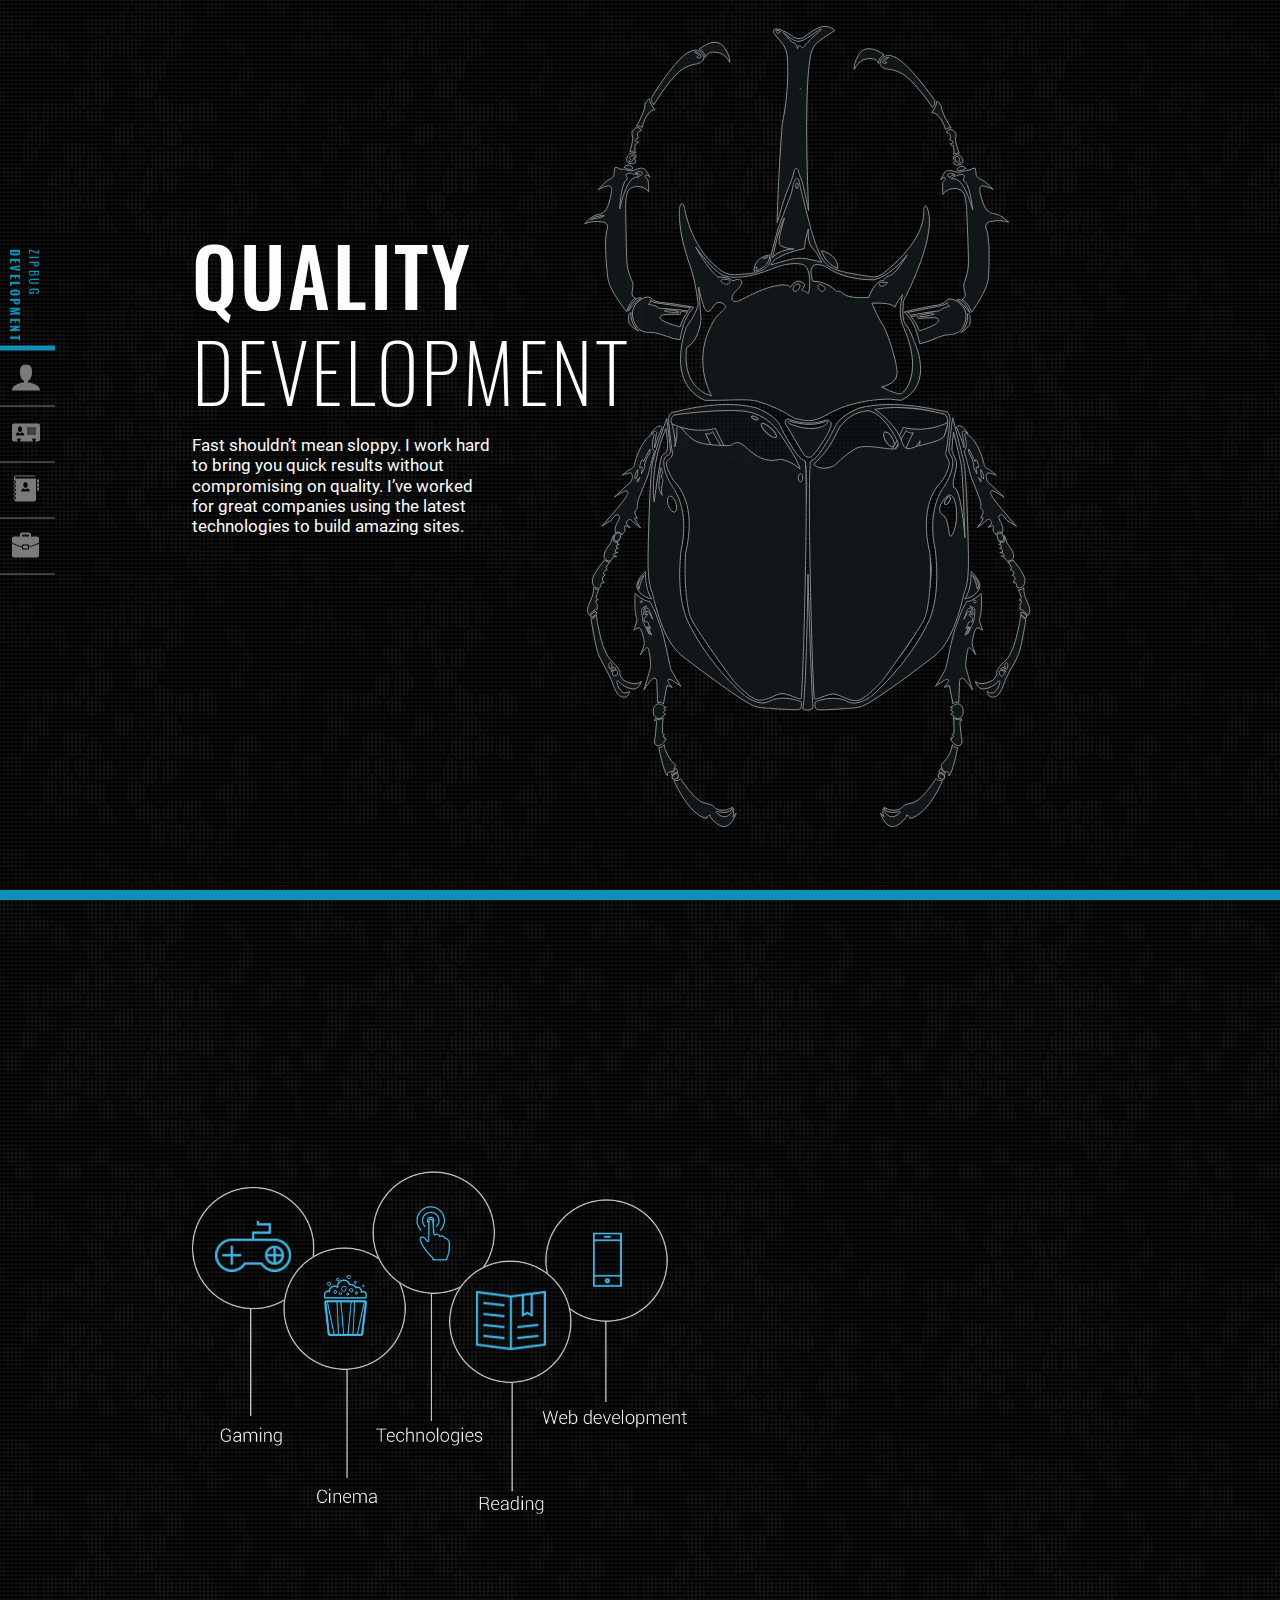
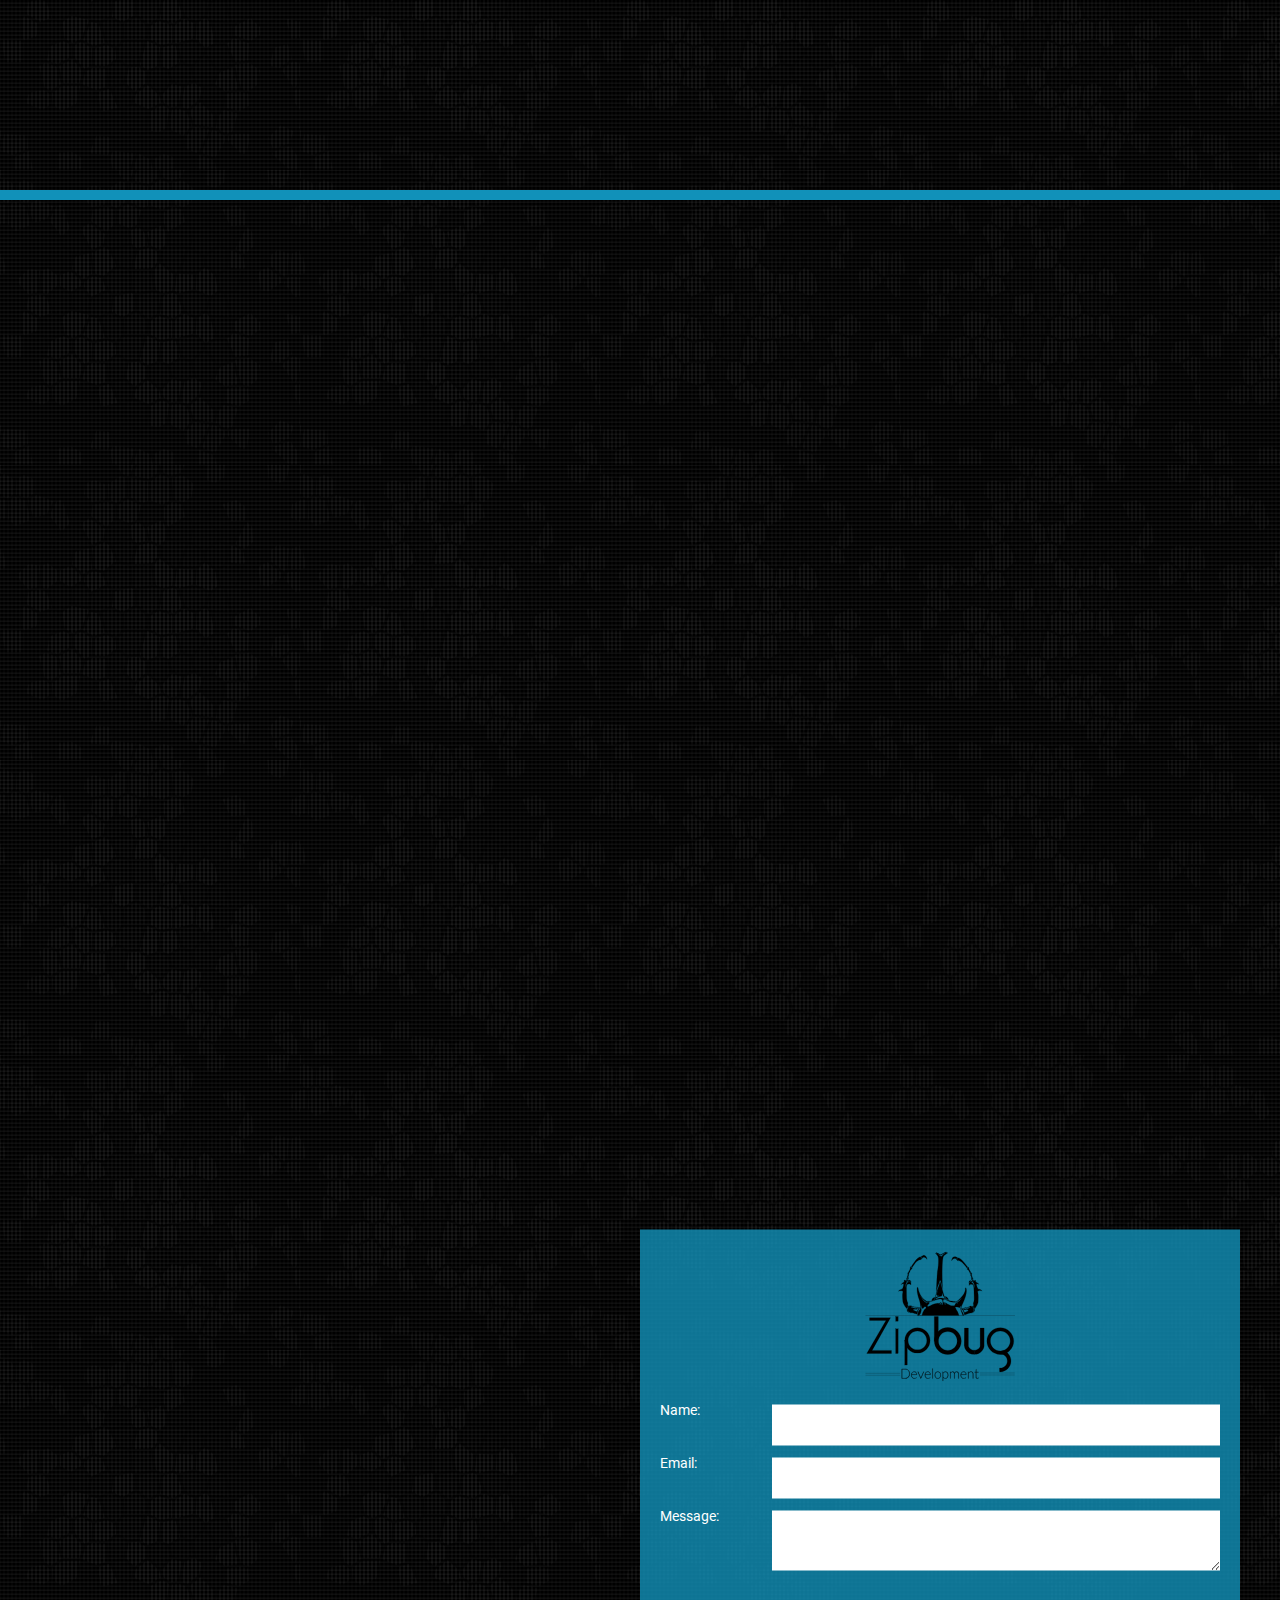
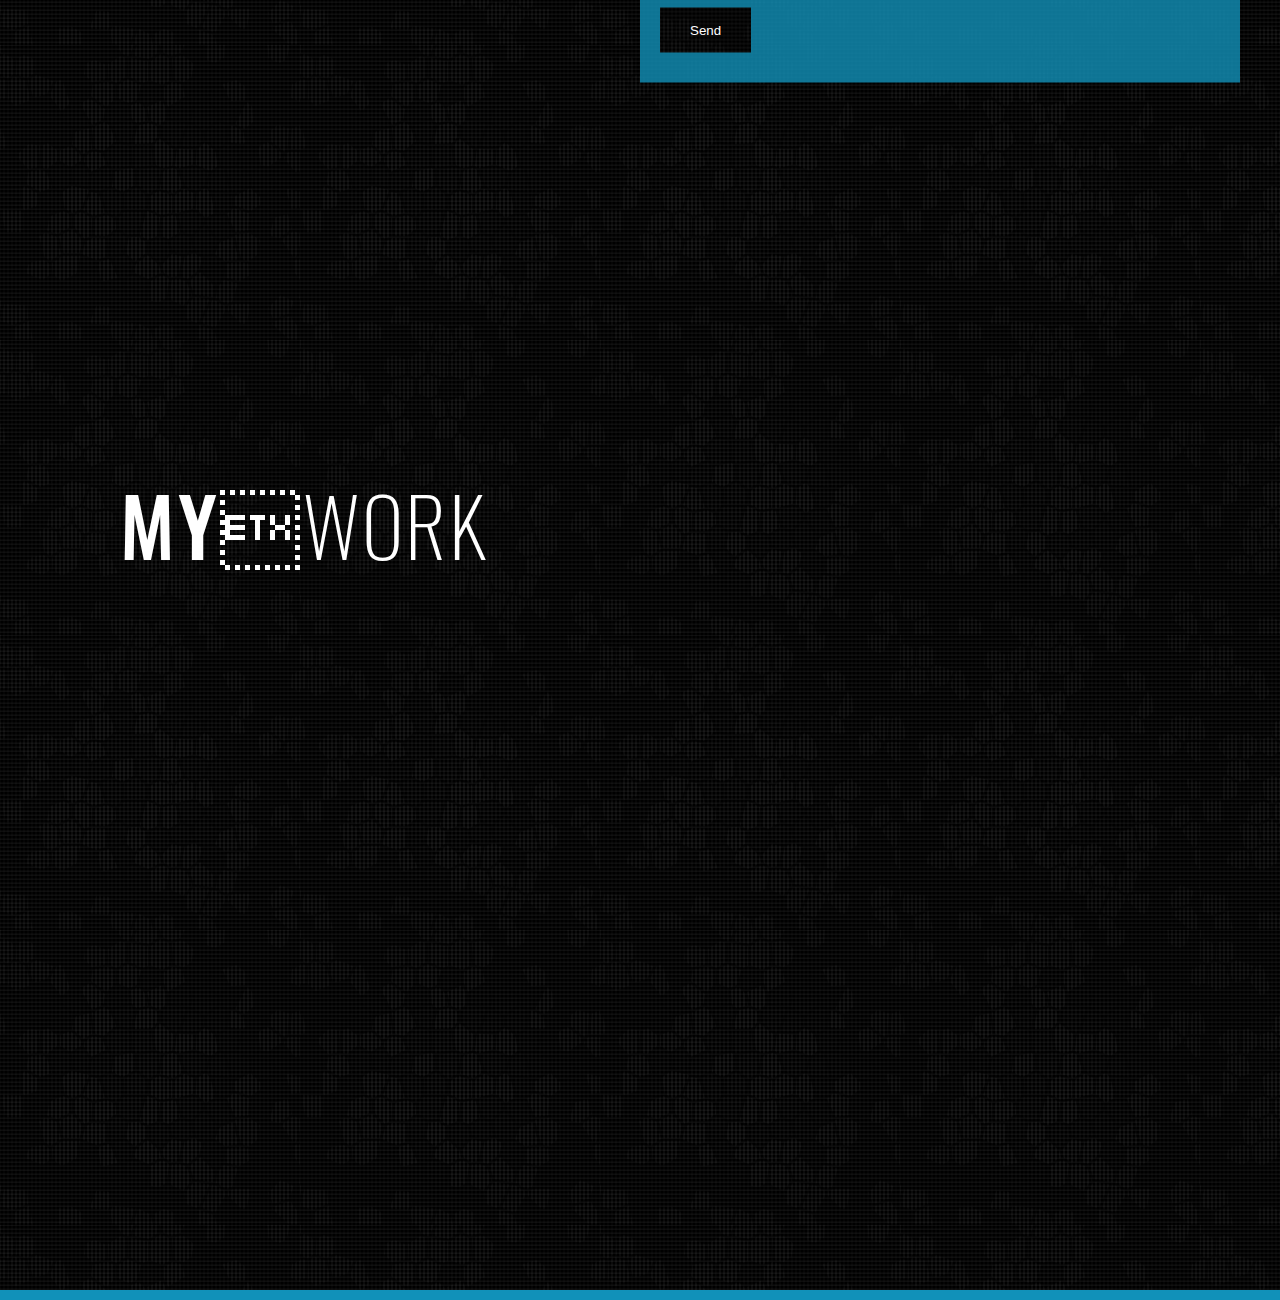
==== commit 14e23e10: "added head code" ====
--- a/index.html
+++ b/index.html
@@ -1,10 +1,45 @@
 <!DOCTYPE html>
-
 <head>
-  <link rel="stylesheet" href="styles/scrollingPage.css">
-  <meta charset="utf-8">
-  <meta name="viewport" content="width=device-width, initial-scale=1">
-  <title>Zipbug Development</title>
+
+    <!-- Basic Page Needs
+  ================================================== -->
+    <meta charset="utf-8">
+    <title>Zipbug Development</title>
+    <meta name="description" content="custom quality web development">
+    <meta name="author" content="Eric Evans">
+    <link rel="canonical" href="https://zipbug.github.io/">
+
+    <!-- Mobile Specific Metas
+  ================================================== -->
+    <meta name="viewport" content="width=device-width, initial-scale=1, maximum-scale=1">
+
+    <!-- CSS
+  ================================================== -->
+    <link rel="stylesheet" href="styles/scrollingPage.css">
+    <!--[if lt IE 9]>
+		<script src="http://html5shim.googlecode.com/svn/trunk/html5.js"></script>
+	<![endif]-->
+
+
+    <!-- Favicons
+	================================================== -->
+    <link rel="apple-touch-icon" sizes="57x57" href="../favicon/apple-icon-57x57.png">
+    <link rel="apple-touch-icon" sizes="60x60" href="../favicon/apple-icon-60x60.png">
+    <link rel="apple-touch-icon" sizes="72x72" href="../favicon/apple-icon-72x72.png">
+    <link rel="apple-touch-icon" sizes="76x76" href="../favicon/apple-icon-76x76.png">
+    <link rel="apple-touch-icon" sizes="114x114" href="../favicon/apple-icon-114x114.png">
+    <link rel="apple-touch-icon" sizes="120x120" href="../favicon/apple-icon-120x120.png">
+    <link rel="apple-touch-icon" sizes="144x144" href="../favicon/apple-icon-144x144.png">
+    <link rel="apple-touch-icon" sizes="152x152" href="../favicon/apple-icon-152x152.png">
+    <link rel="apple-touch-icon" sizes="180x180" href="../favicon/apple-icon-180x180.png">
+    <link rel="icon" type="image/png" sizes="192x192" href="../favicon/android-icon-192x192.png">
+    <link rel="icon" type="image/png" sizes="32x32" href="../favicon/favicon-32x32.png">
+    <link rel="icon" type="image/png" sizes="96x96" href="../favicon/favicon-96x96.png">
+    <link rel="icon" type="image/png" sizes="16x16" href="../favicon/favicon-16x16.png">
+    <link rel="manifest" href="../favicon/manifest.json">
+    <meta name="msapplication-TileColor" content="#ffffff">
+    <meta name="msapplication-TileImage" content="../favicon/ms-icon-144x144.png">
+    <meta name="theme-color" content="#ffffff">
 </head>
 
 <body>
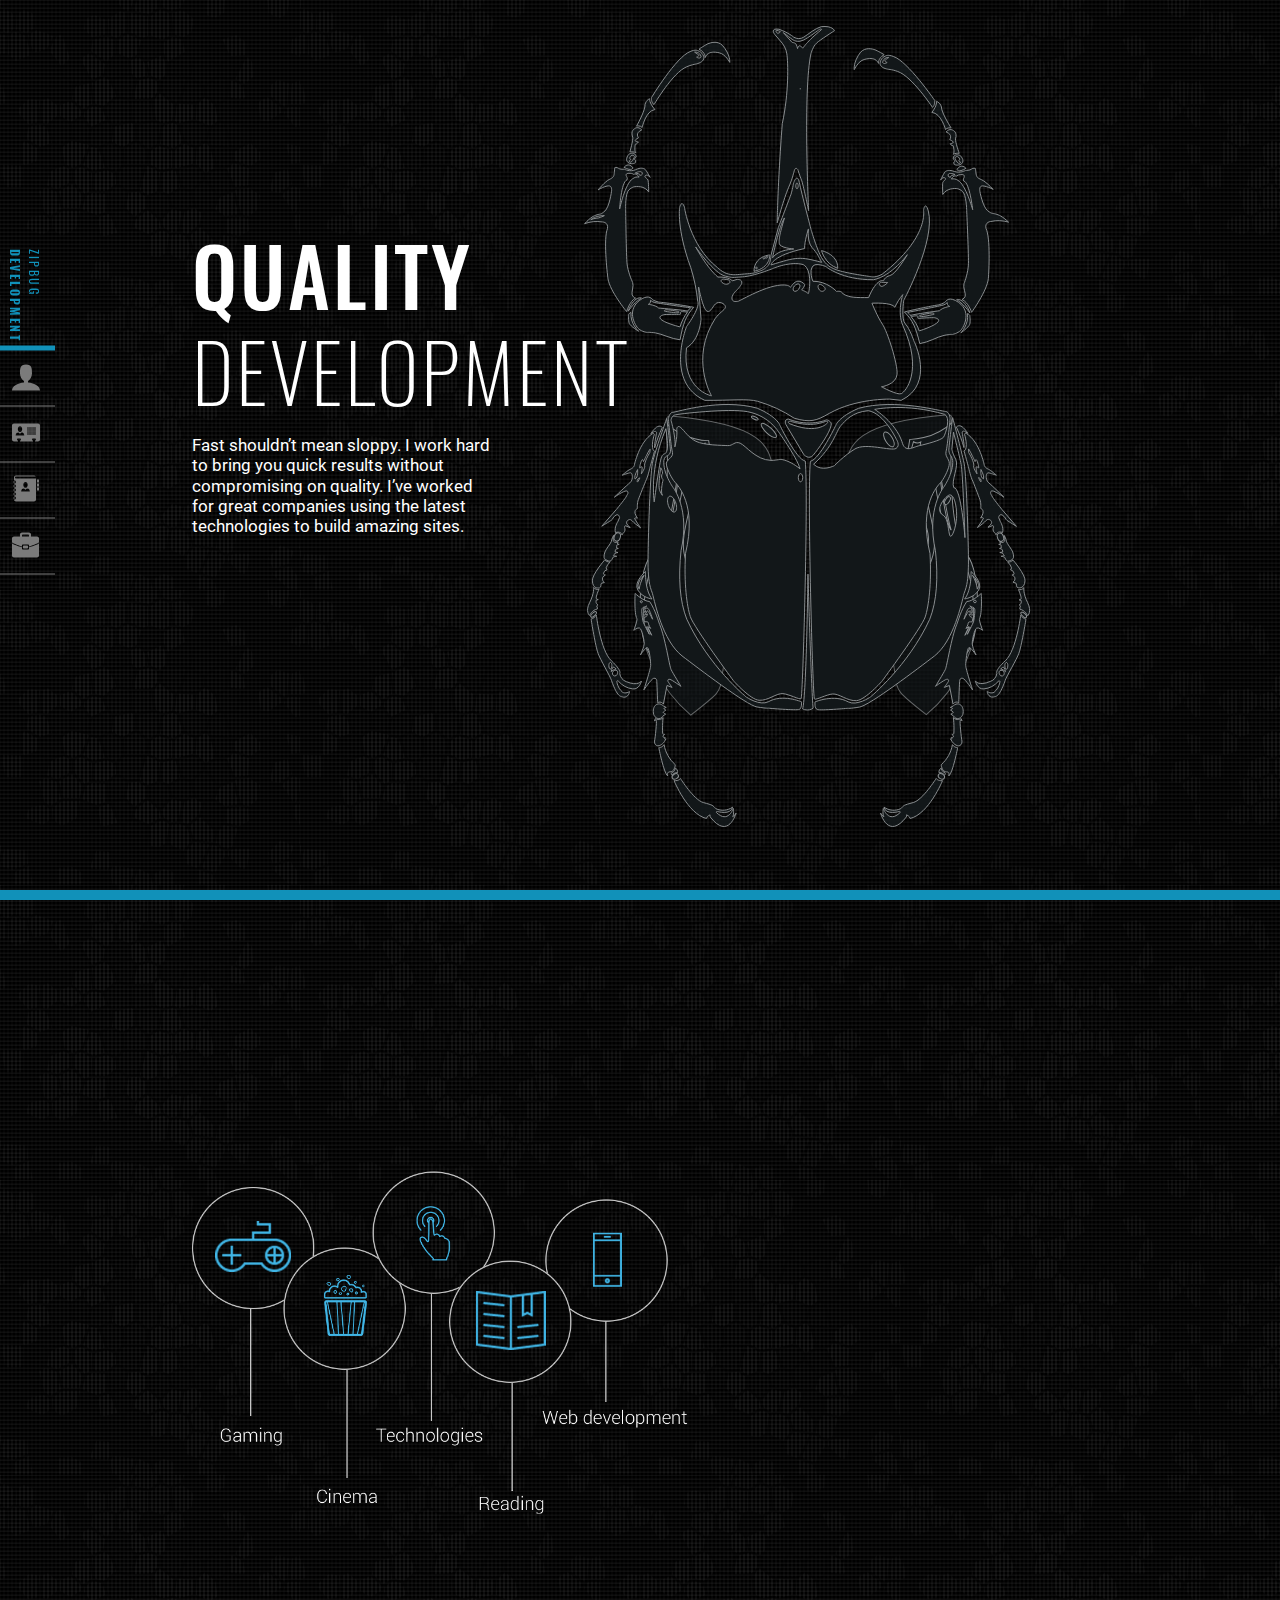
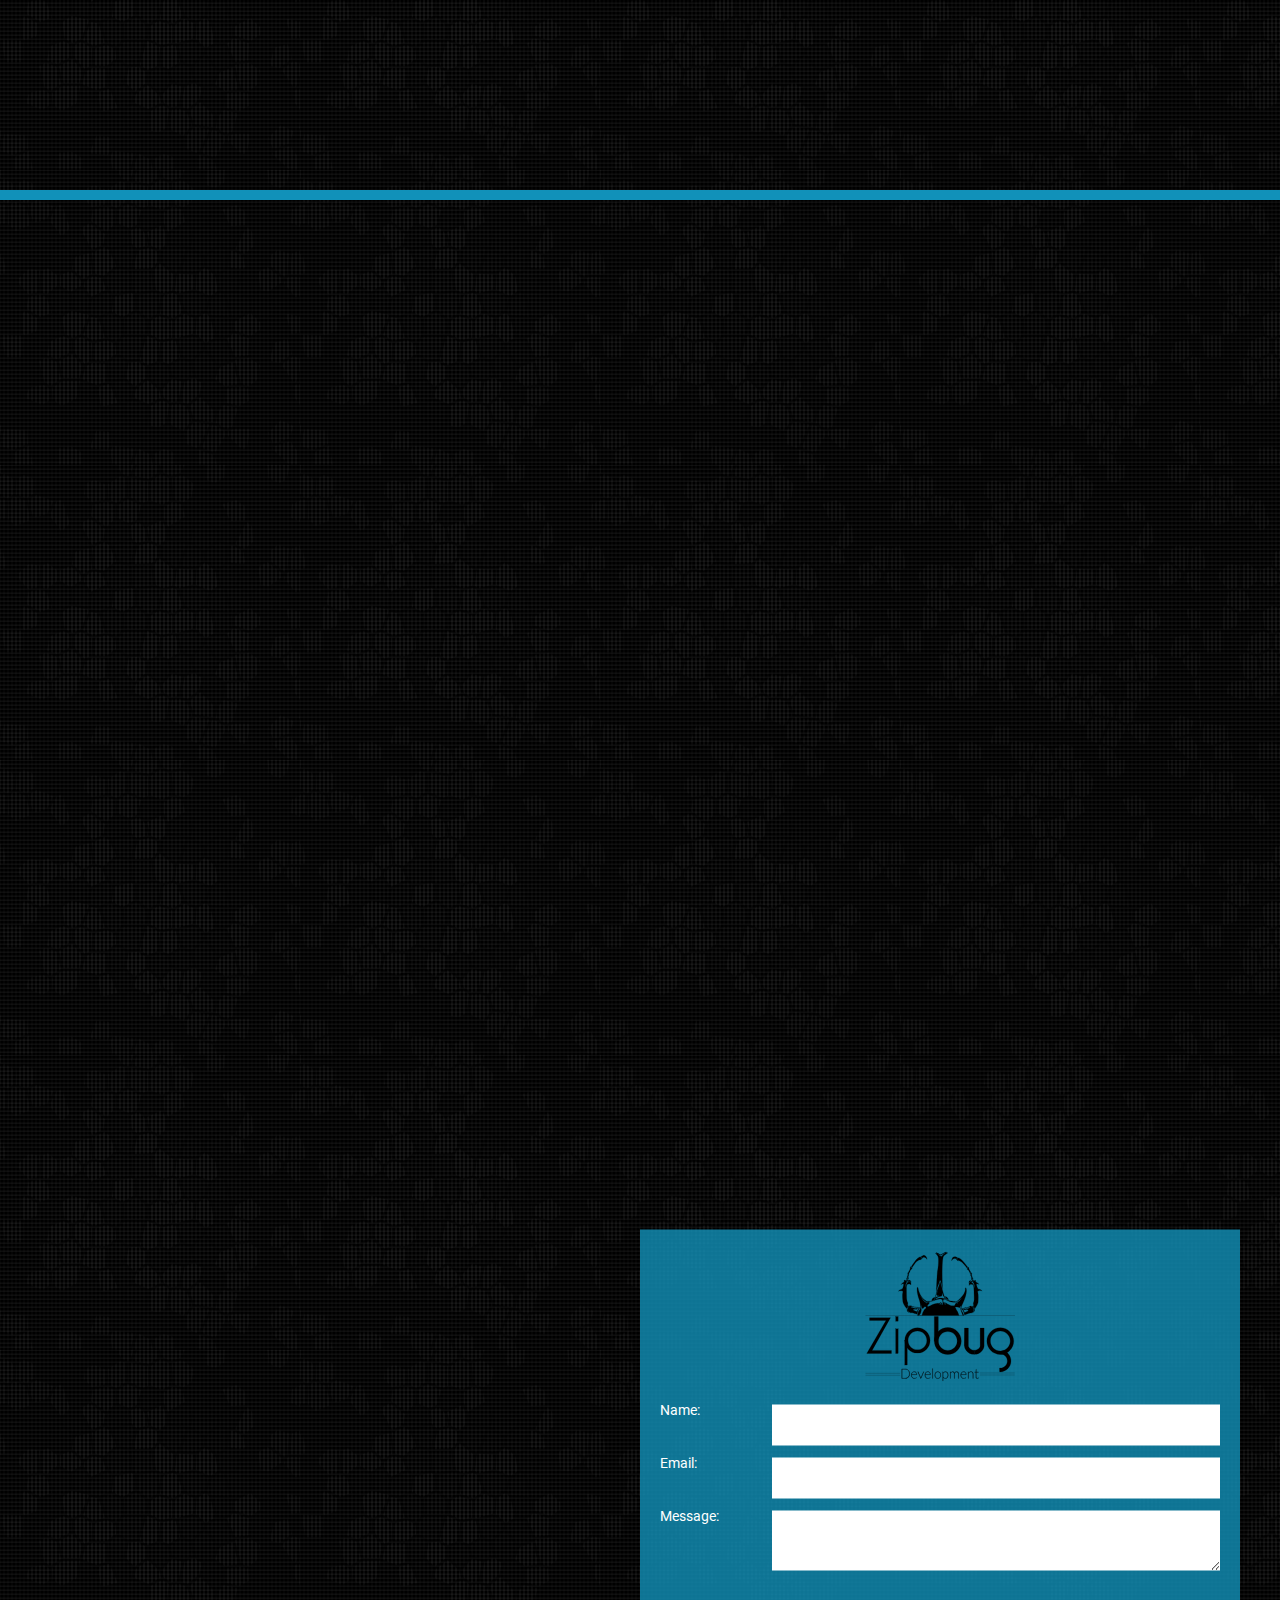
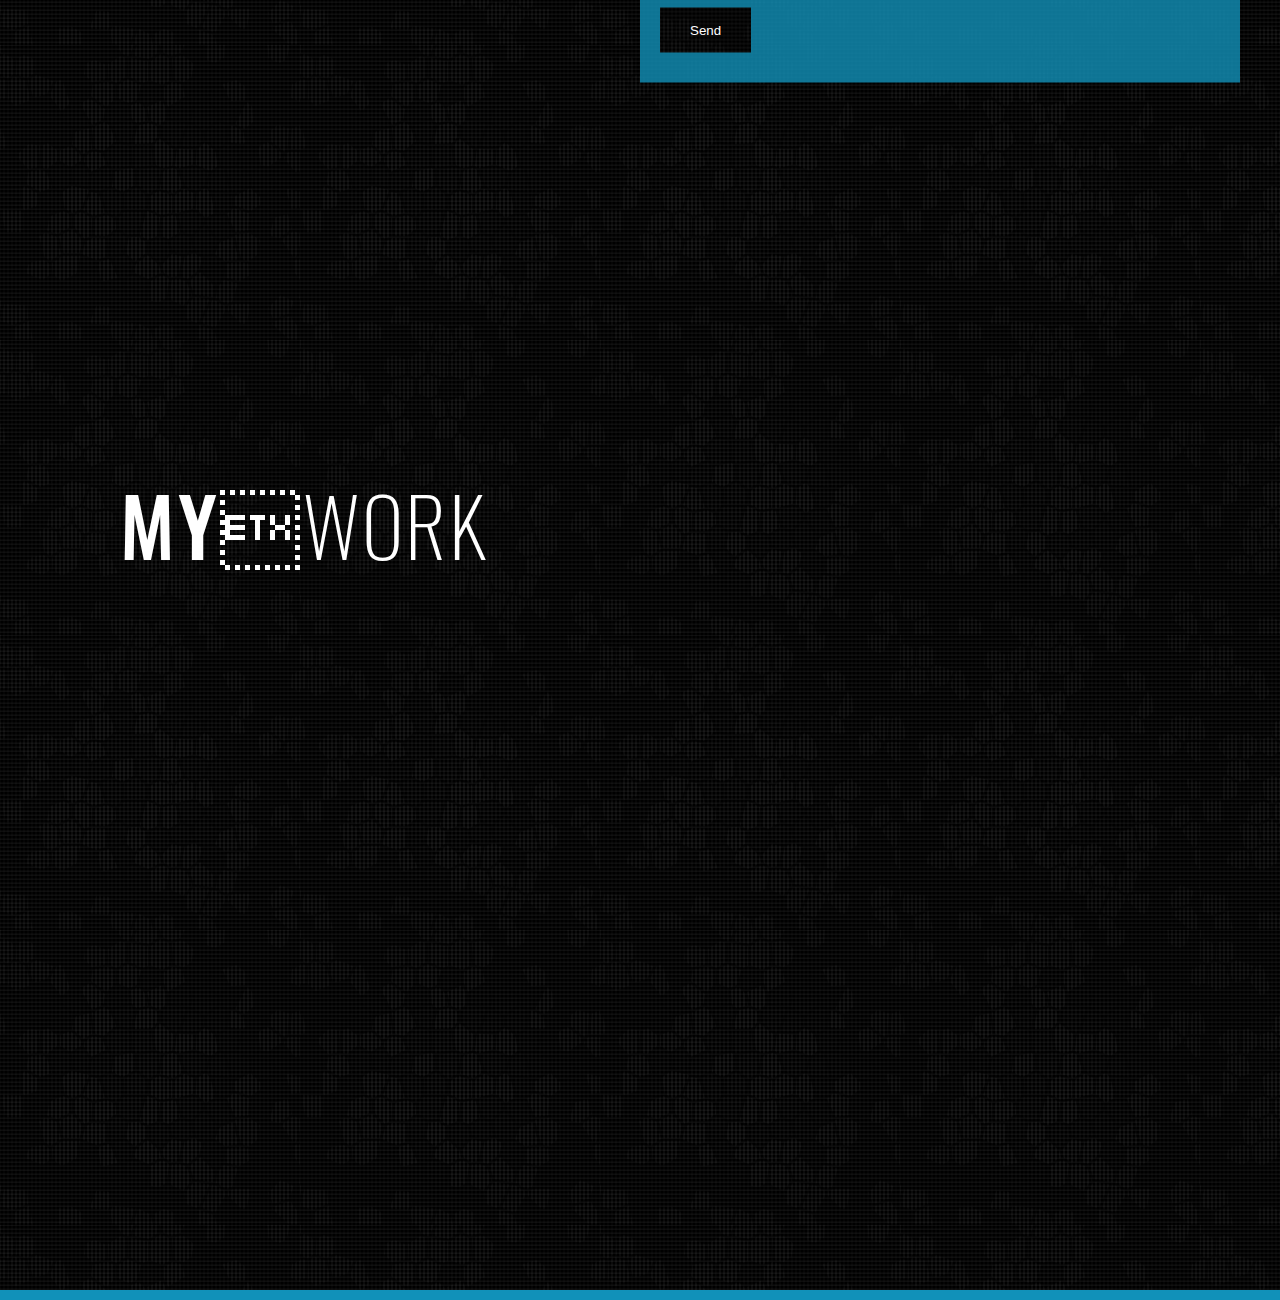
==== commit 4f6cda4a: "fixed image pathing" ====
--- a/index.html
+++ b/index.html
@@ -948,7 +948,7 @@
                   <p>A joint colaberation between myself and <a href='https://cdeskins.com/#home'>Cody Deskins</a>. Cody saw a need to help small businesses with COVID-19. So we created an easy to use, multi-client counter.</p>
                   <a class="button" href="https://occupancyapp.com" target="_blank">View Site</a>
                 </div>
-                <img src="./images/portfolio/occupancy_promo.jpg" alt="Occupancy App" />
+                <img src="./images/Portfolio/occupancy_promo.jpg" alt="Occupancy App" />
               </div>
             </div>
             <div class="card">
@@ -960,7 +960,7 @@
                   <p>Part of the HP blog, I was able to build a custom scrolling quiz page for them with great animations and gifs.</p>
                   <a class="button" href="https://www.tektonikamag.com/index.php/daas-quiz/" target="_blank">View Site</a>
                 </div>
-                <img src="./images/portfolio/tektonica.jpg" alt="Occupancy App" />
+                <img src="./images/Portfolio/tektonica.jpg" alt="Occupancy App" />
               </div>
             </div>
             <div class="card">
@@ -972,7 +972,7 @@
                   <p>The blog side of Northrop, I built them a custom wordpress post type and template to create animated pages.</p>
                   <a class="button" href="https://now.northropgrumman.com/landing/environmental-tech/" target="_blank">View Site</a>
                 </div>
-                <img src="./images/portfolio/northrop.jpg" alt="Northrop NOW parallax page" />
+                <img src="./images/Portfolio/northrop.jpg" alt="Northrop NOW parallax page" />
               </div>
             </div>
             <div class="card">
@@ -984,7 +984,7 @@
                   <p>I was given the privilage to work on this open source project, both the app and the websites. A project to serve up accurate time all over ther world. Click the link to learn more.</p>
                   <a class="button" href="https://publicntp.org/" target="_blank">View Site</a>
                 </div>
-                <img src="./images/portfolio/pntp.jpg" alt="PublicNTP" />
+                <img src="./images/Portfolio/pntp.jpg" alt="PublicNTP" />
               </div>
             </div>
             <div class="card">
@@ -996,7 +996,7 @@
                   <p>This was a joint rebuild of the Allen Communications site. I worked alongside Jibe Media to rebuild the site. We were able to reduce the page load from 10 seconds to just over one second. We were also able to improve the mobile
                     experience which made the jump rates drop significantly.</p>
                 </div>
-                <img src="./images/portfolio/allencomm.jpg" alt="AllenComm" />
+                <img src="./images/Portfolio/allencomm.jpg" alt="AllenComm" />
               </div>
             </div>
             <div class="card">
@@ -1008,7 +1008,7 @@
                   <p>I was contacted to optimize the site for faster load times. I was able to decrease the load time of each page from over 6 seconds to less than 2 across the board. New images have been uploaded and many changes have been made,
                     current load times may be different from those stated.</p>
                 </div>
-                <img src="./images/portfolio/hive.jpg" alt="Hive Connected" />
+                <img src="./images/Portfolio/hive.jpg" alt="Hive Connected" />
               </div>
             </div>
             <div class="card">
@@ -1020,7 +1020,7 @@
                   <p>An extremely difficult build, this was completely buit-in WordPress and included many moving parts, parallax effects, flickering lights, movies and many high-resolution images. Unfortunately a full-size screen shot is
                     impossible due to the parallax effect.</p>
                 </div>
-                <img src="./images/portfolio/zeke_a.jpg" alt="Ezekiel Garff" />
+                <img src="./images/Portfolio/zeke_a.jpg" alt="Ezekiel Garff" />
               </div>
             </div>
             <div class="card">
@@ -1032,7 +1032,7 @@
                   <p>I was contracted to design and develop a responsive CMS for equitable. This was tricky because the back-end was created in Cold-Fusion. I learned Cold-Fusion in order to help with development and better understand the
                     functionality.</p>
                 </div>
-                <img src="./images/portfolio/equitable_desktop.jpg" alt="Equitable Life And Casualty" />
+                <img src="./images/Portfolio/equitable_desktop.jpg" alt="Equitable Life And Casualty" />
               </div>
             </div>
             <div class="card">
@@ -1043,7 +1043,7 @@
                 <div class="card-description">
                   <p>This was the first real site I designed and developed. This one was difficult because the company had a very specific look they had for years and wanted a combination of the old and the new.</p>
                 </div>
-                <img src="./images/portfolio/runningman_A.jpg" alt="Runningman Dashboard" />
+                <img src="./images/Portfolio/runningman_A.jpg" alt="Runningman Dashboard" />
               </div>
             </div>
           </div>
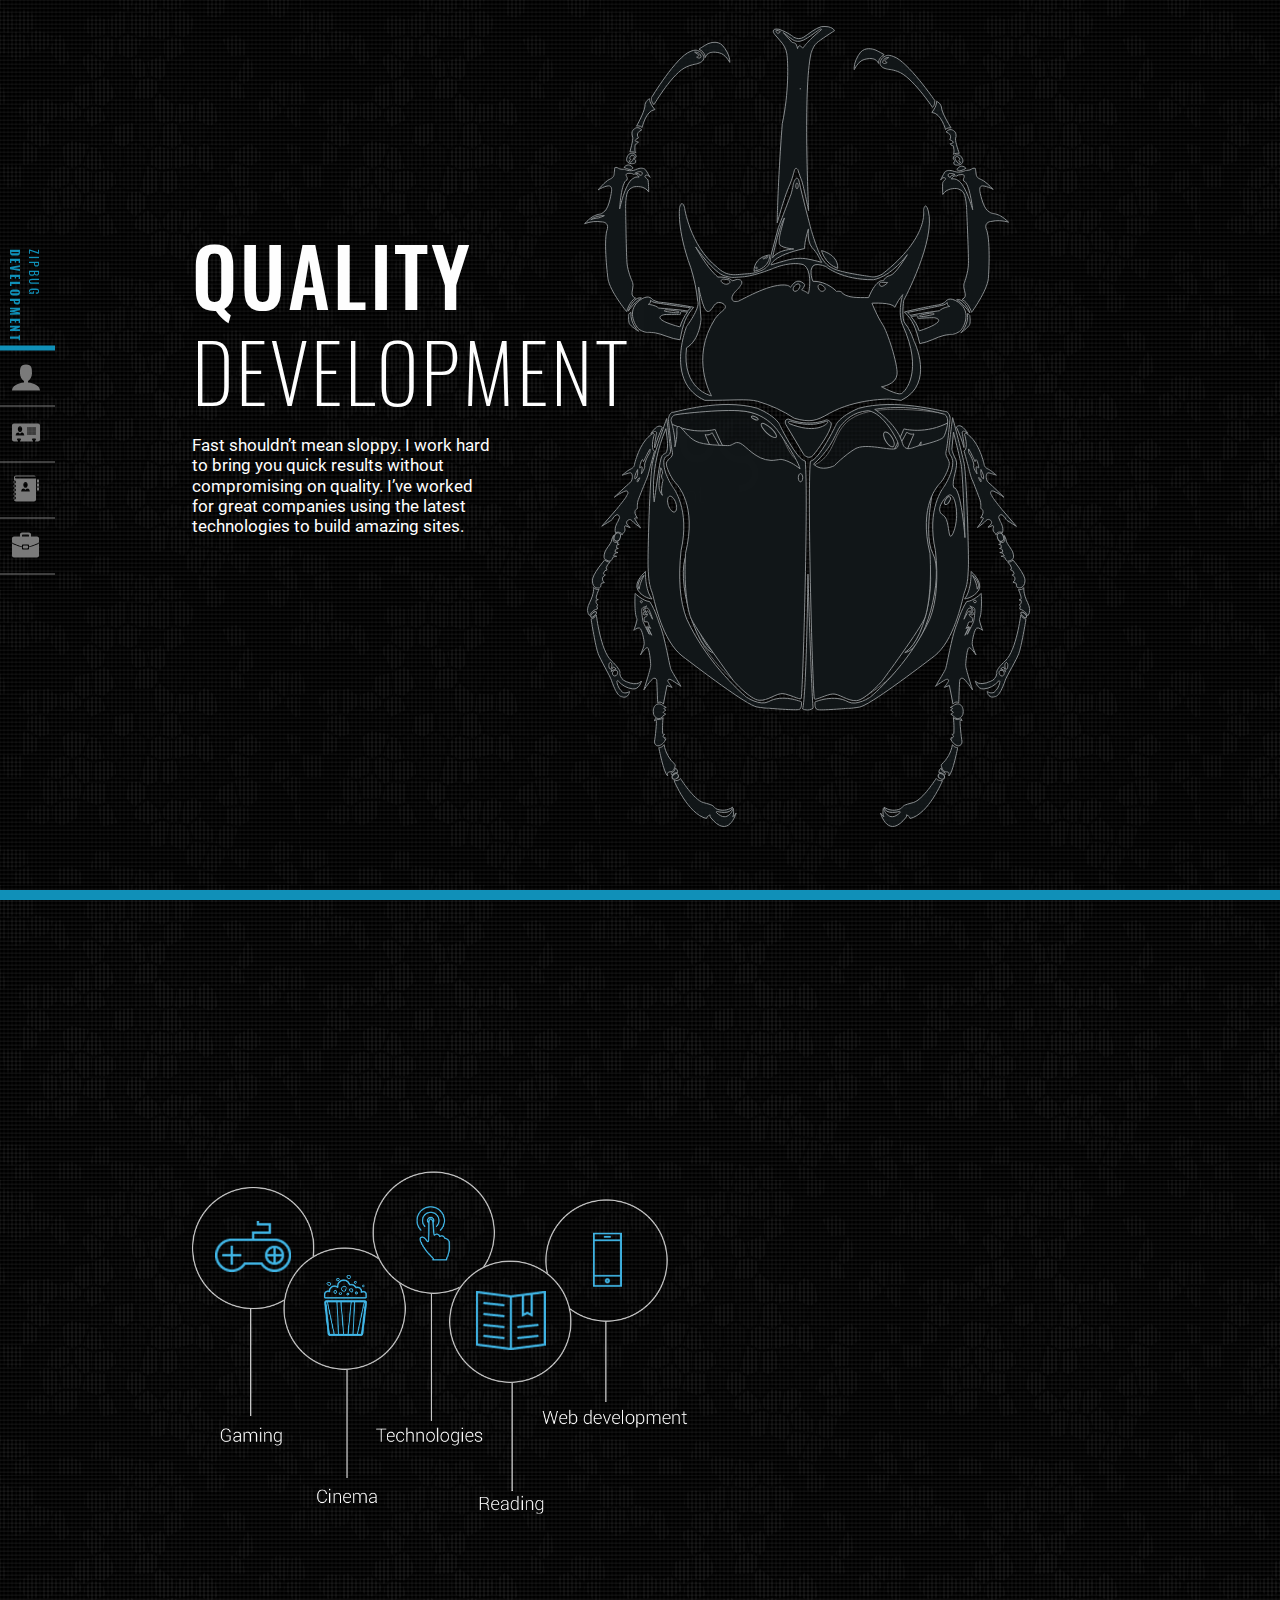
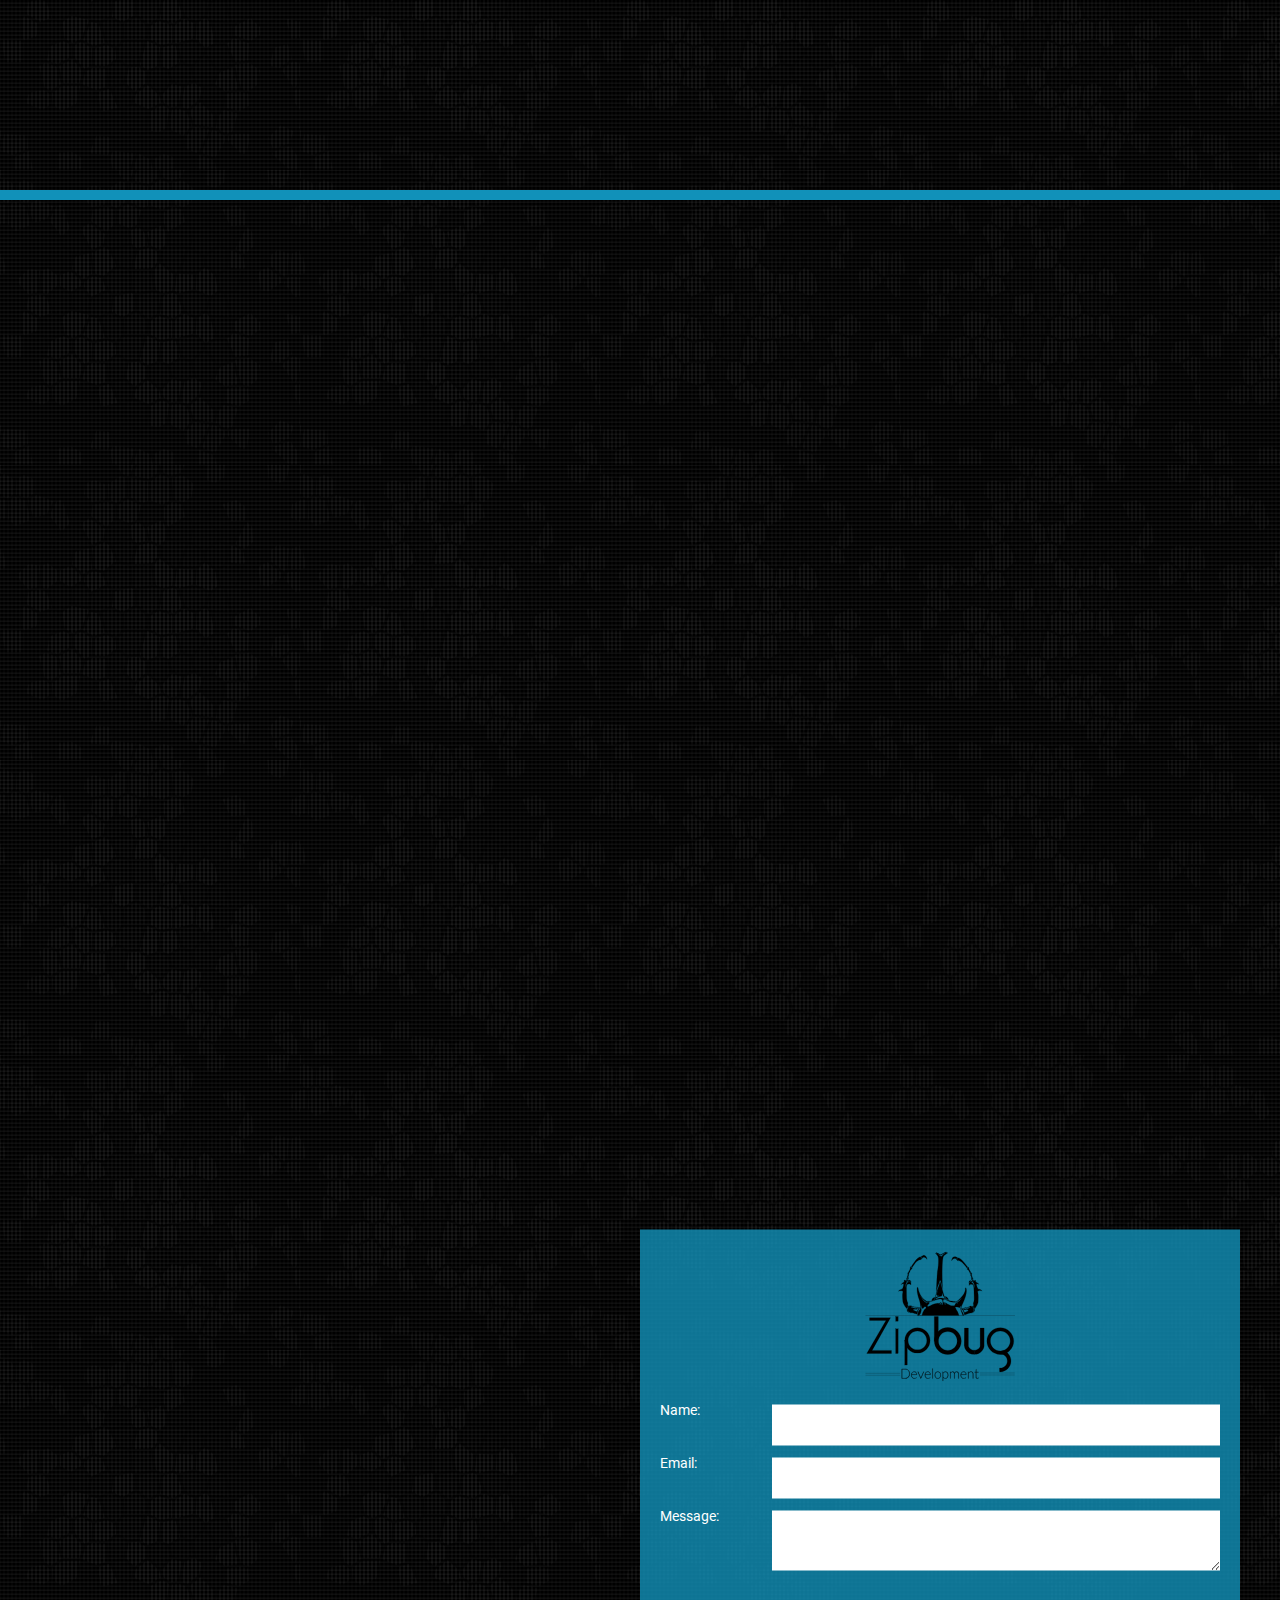
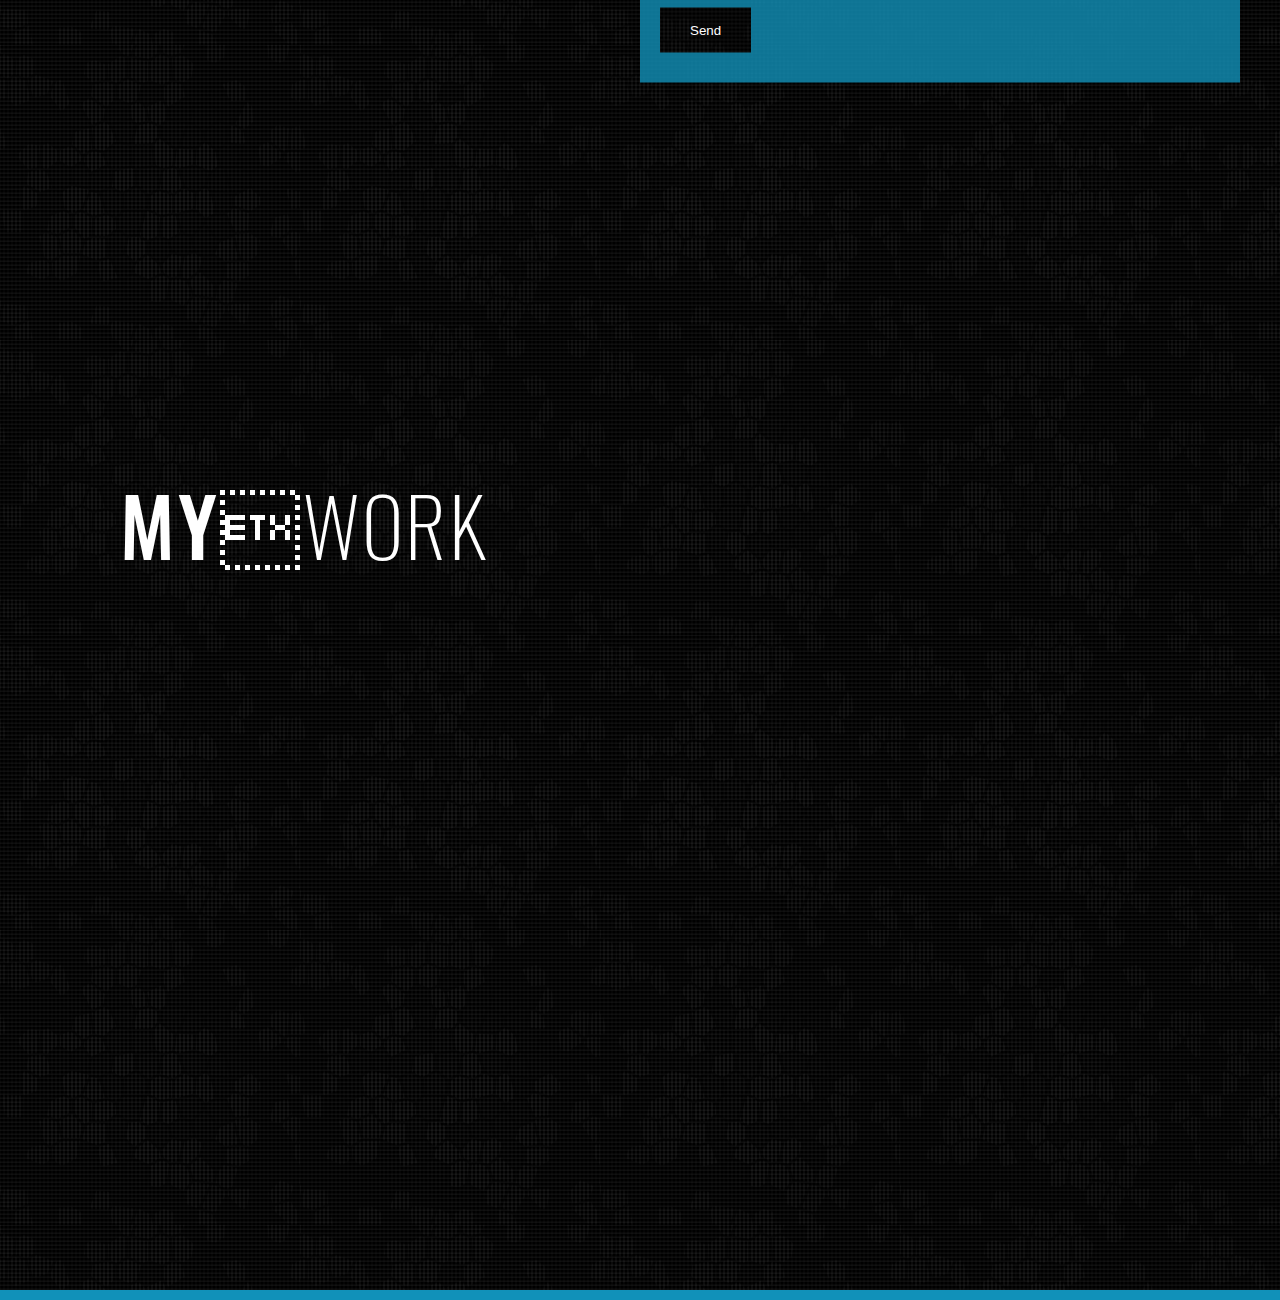
==== commit 59abaf8e: "fixed pathing for images" ====
--- a/index.html
+++ b/index.html
@@ -996,7 +996,7 @@
                   <p>This was a joint rebuild of the Allen Communications site. I worked alongside Jibe Media to rebuild the site. We were able to reduce the page load from 10 seconds to just over one second. We were also able to improve the mobile
                     experience which made the jump rates drop significantly.</p>
                 </div>
-                <img src="./images/Portfolio/allencomm.jpg" alt="AllenComm" />
+                <img src="./images/portfolio/allencomm.jpg" alt="AllenComm" />
               </div>
             </div>
             <div class="card">
@@ -1008,7 +1008,7 @@
                   <p>I was contacted to optimize the site for faster load times. I was able to decrease the load time of each page from over 6 seconds to less than 2 across the board. New images have been uploaded and many changes have been made,
                     current load times may be different from those stated.</p>
                 </div>
-                <img src="./images/Portfolio/hive.jpg" alt="Hive Connected" />
+                <img src="./images/portfolio/hive.jpg" alt="Hive Connected" />
               </div>
             </div>
             <div class="card">
@@ -1020,7 +1020,7 @@
                   <p>An extremely difficult build, this was completely buit-in WordPress and included many moving parts, parallax effects, flickering lights, movies and many high-resolution images. Unfortunately a full-size screen shot is
                     impossible due to the parallax effect.</p>
                 </div>
-                <img src="./images/Portfolio/zeke_a.jpg" alt="Ezekiel Garff" />
+                <img src="./images/portfolio/zeke_a.jpg" alt="Ezekiel Garff" />
               </div>
             </div>
             <div class="card">
@@ -1032,7 +1032,7 @@
                   <p>I was contracted to design and develop a responsive CMS for equitable. This was tricky because the back-end was created in Cold-Fusion. I learned Cold-Fusion in order to help with development and better understand the
                     functionality.</p>
                 </div>
-                <img src="./images/Portfolio/equitable_desktop.jpg" alt="Equitable Life And Casualty" />
+                <img src="./images/portfolio/equitable_desktop.jpg" alt="Equitable Life And Casualty" />
               </div>
             </div>
             <div class="card">
@@ -1043,7 +1043,7 @@
                 <div class="card-description">
                   <p>This was the first real site I designed and developed. This one was difficult because the company had a very specific look they had for years and wanted a combination of the old and the new.</p>
                 </div>
-                <img src="./images/Portfolio/runningman_A.jpg" alt="Runningman Dashboard" />
+                <img src="./images/portfolio/runningman_A.jpg" alt="Runningman Dashboard" />
               </div>
             </div>
           </div>
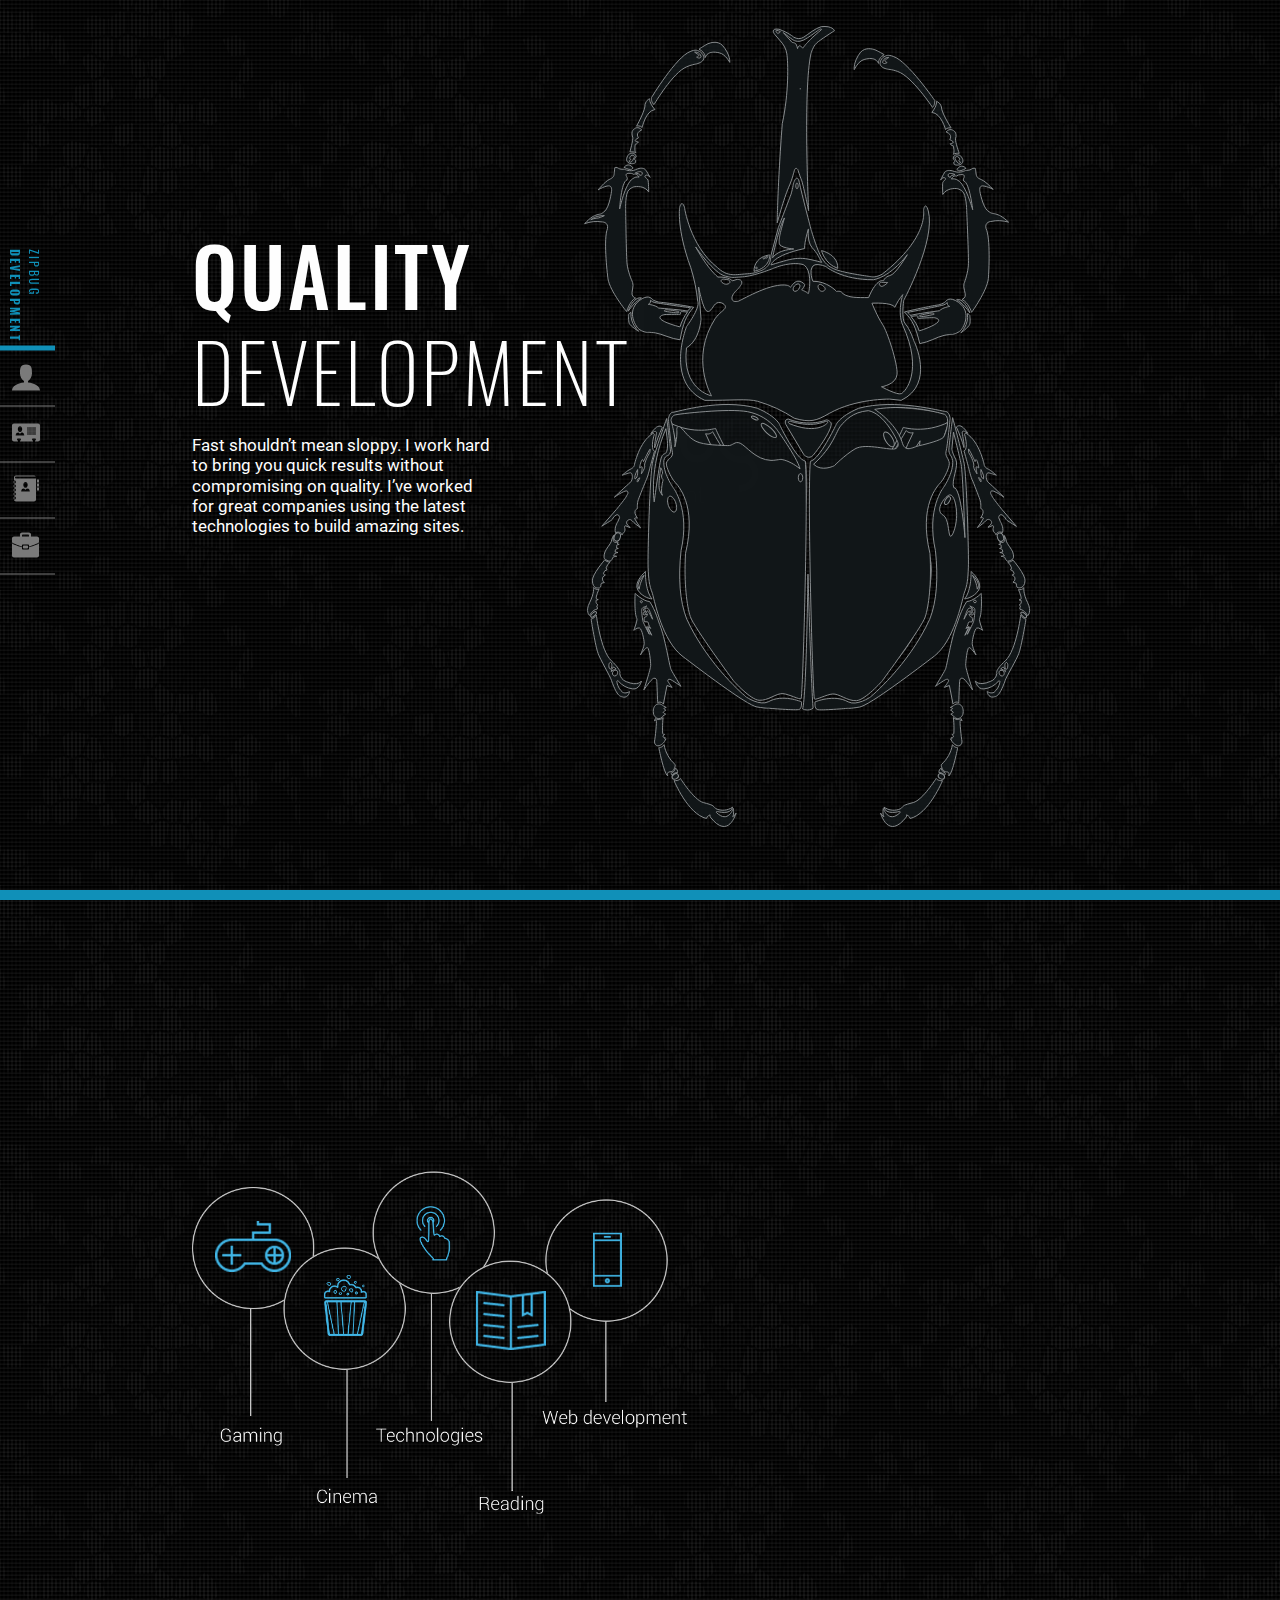
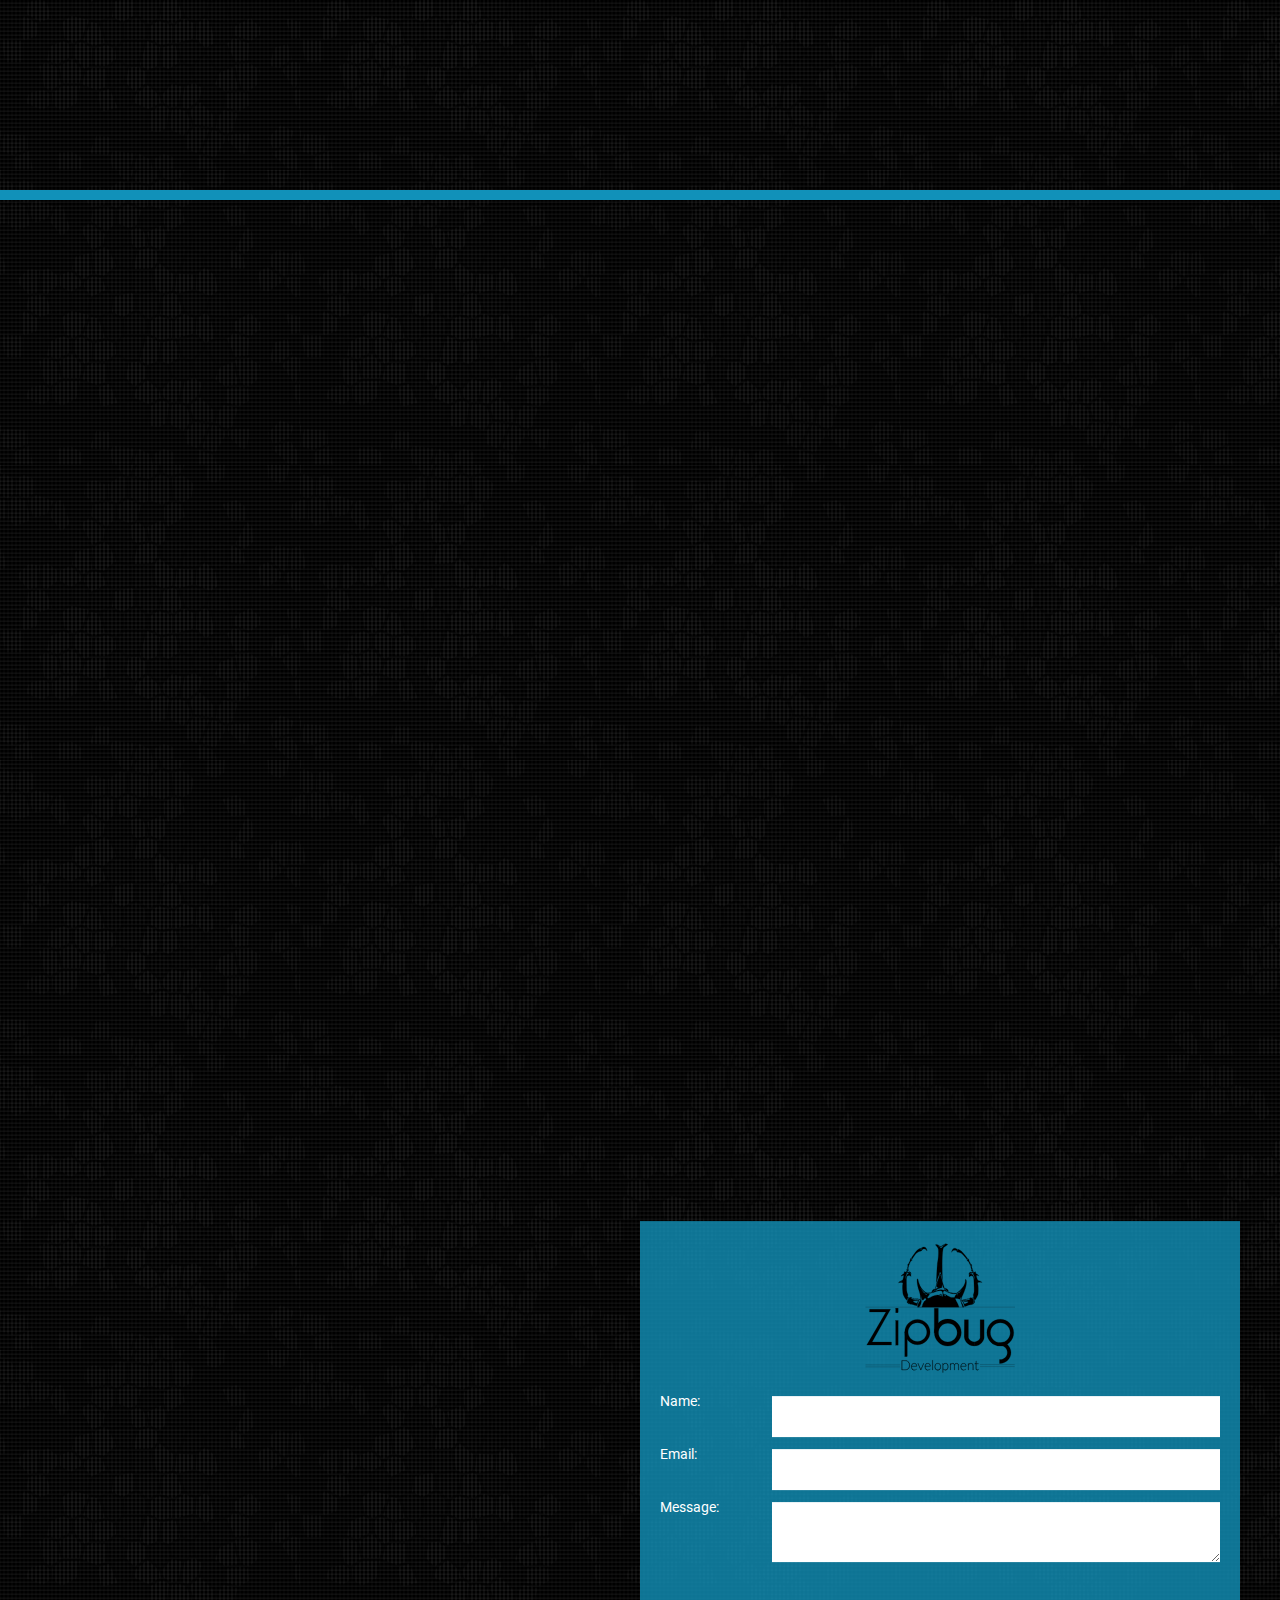
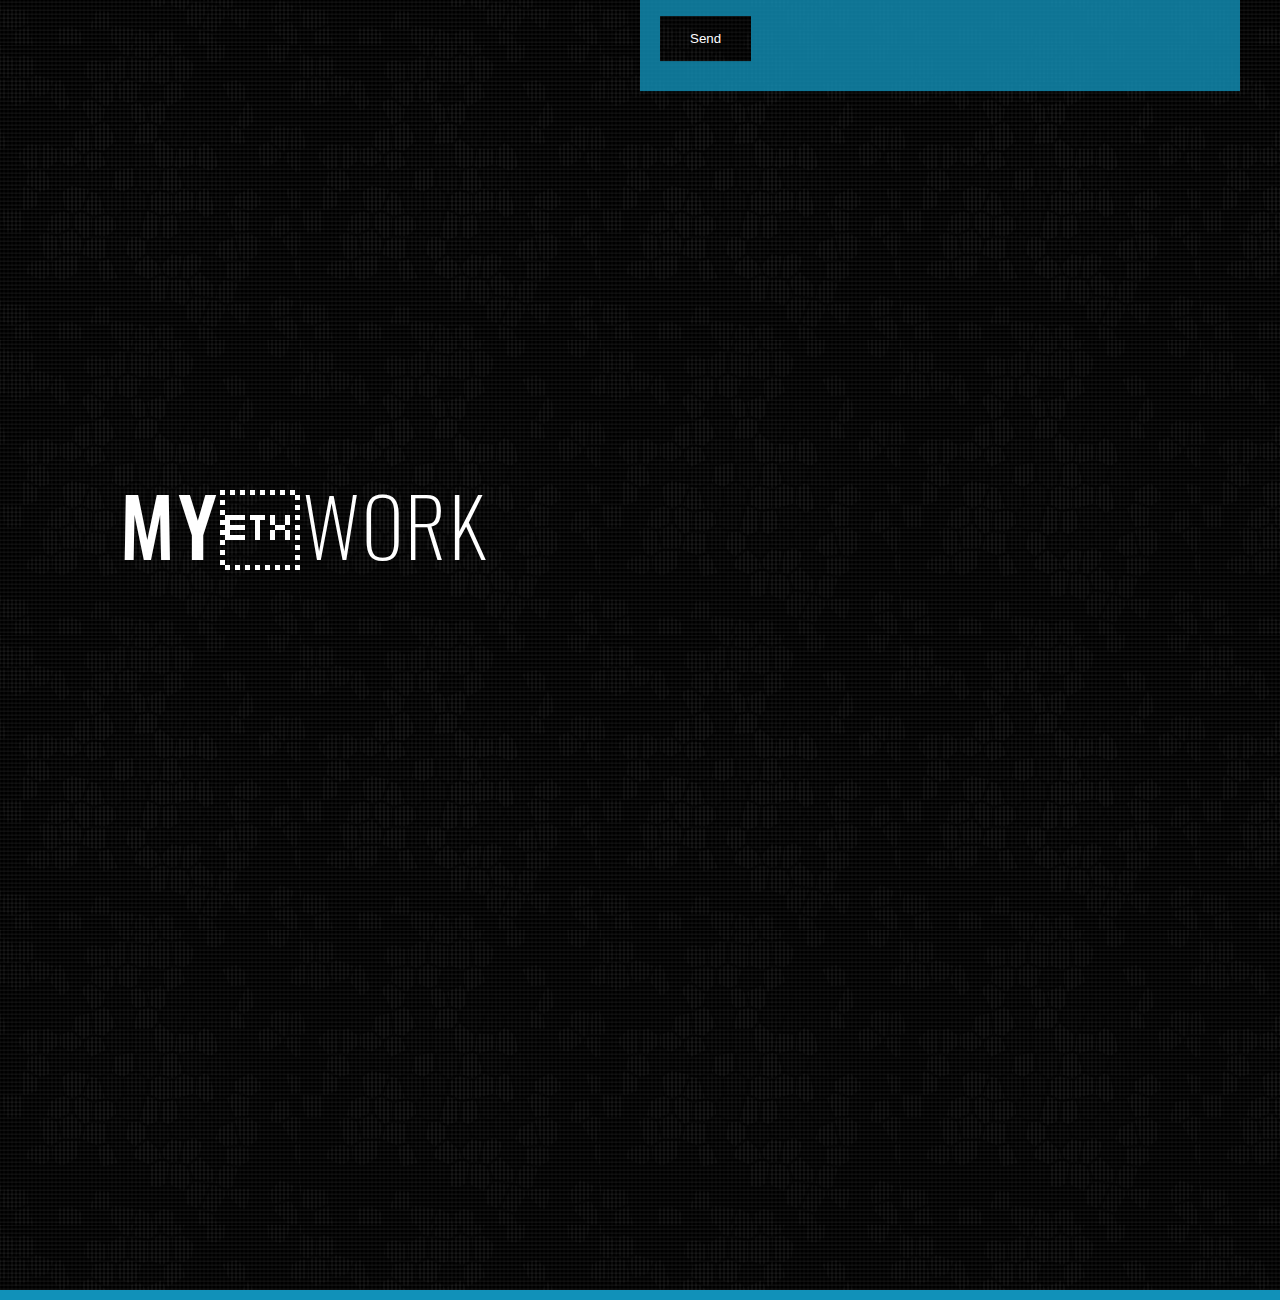
==== commit b6029764: "changed form to ajax, added click to bug" ====
--- a/index.html
+++ b/index.html
@@ -915,7 +915,7 @@
               <line class="thick-line" x1="609" y1="664.7" x2="793" y2="664.7" />
             </svg>
           </div>
-          <form action="https://formspree.io/xyynpqdz" method="POST">
+          <form action="https://formspree.io/xyynpqdz" method="POST" id="my-form">
             <label>
               Name:
               <input type="text" name="_name" required>
@@ -928,10 +928,10 @@
               Message:
               <textarea name="message" required></textarea>
             </label>
-
-            <!-- your other form fields go here -->
+            <p id="my-form-status"></p>
+            
             <br>
-            <button class="button" type="submit">Send</button>
+            <button  id="my-form-button" class="button" type="submit">Send</button>
           </form>
         </div>
       </section>
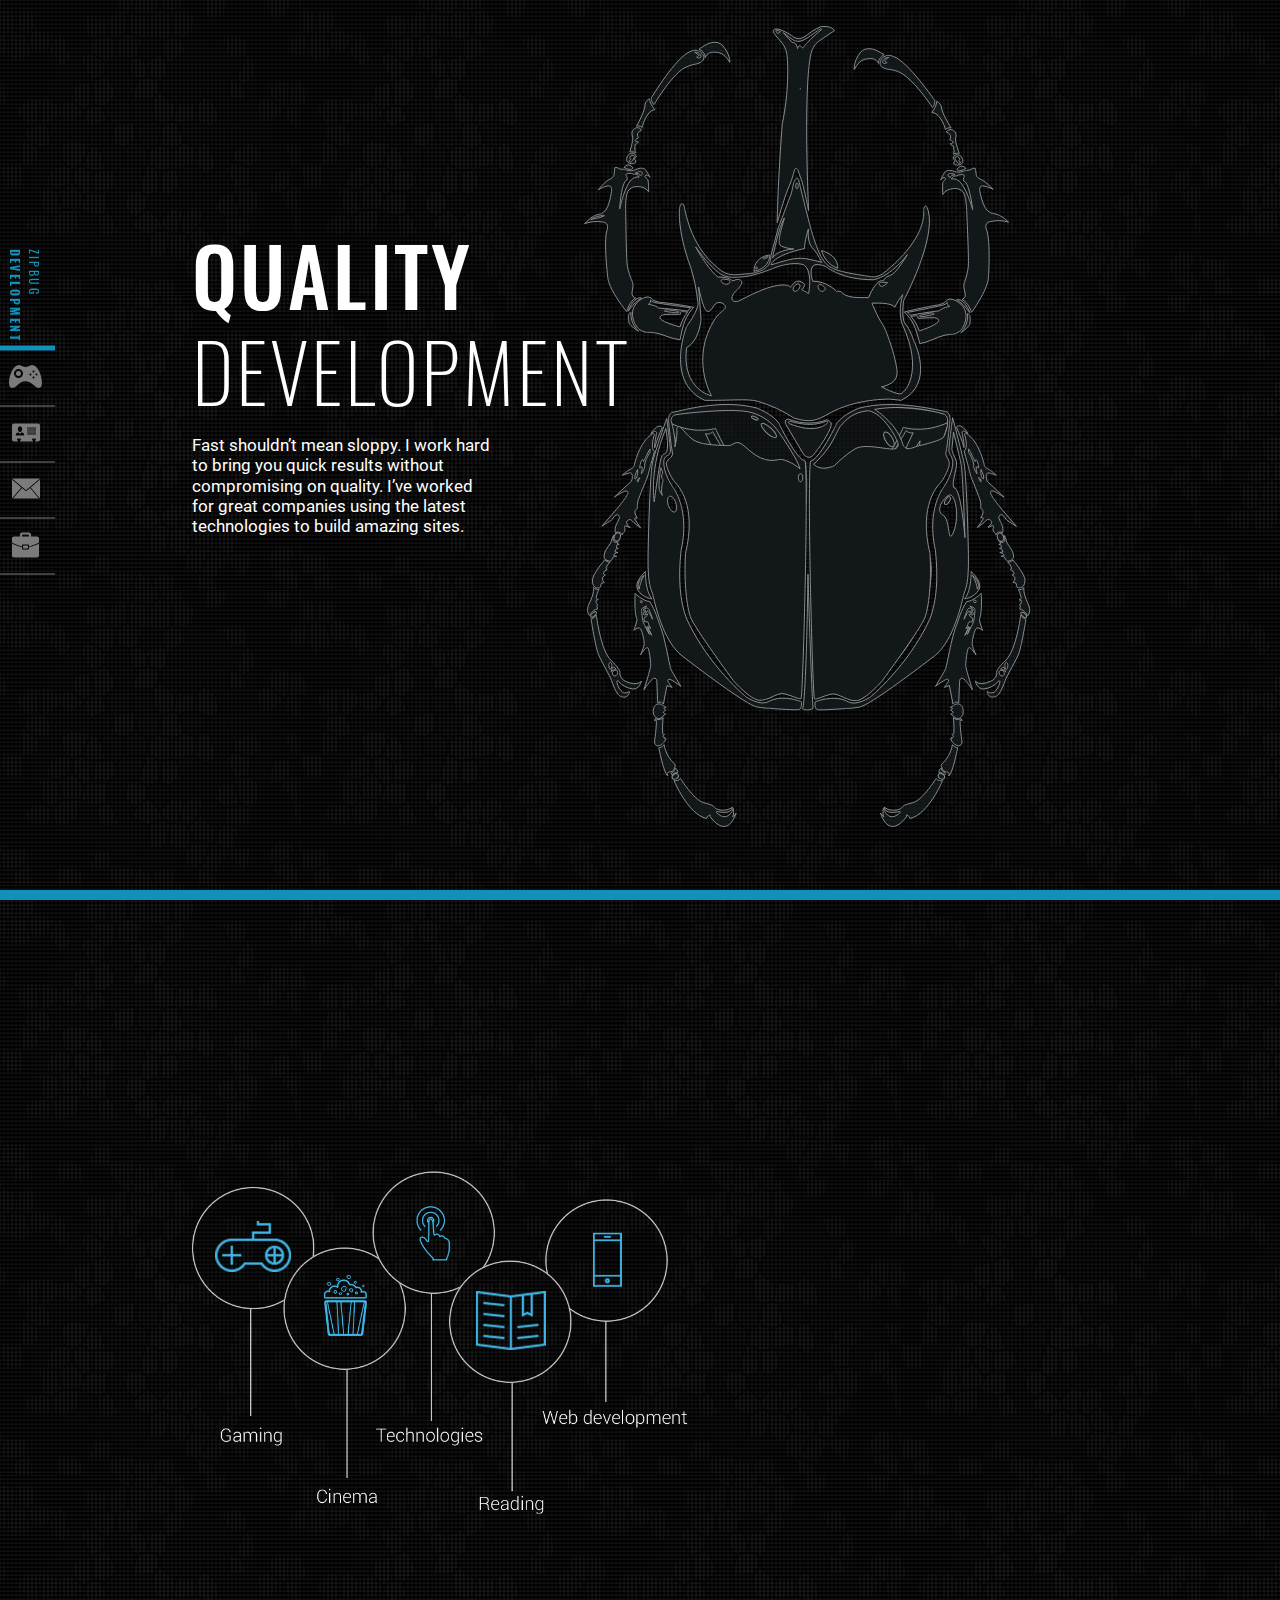
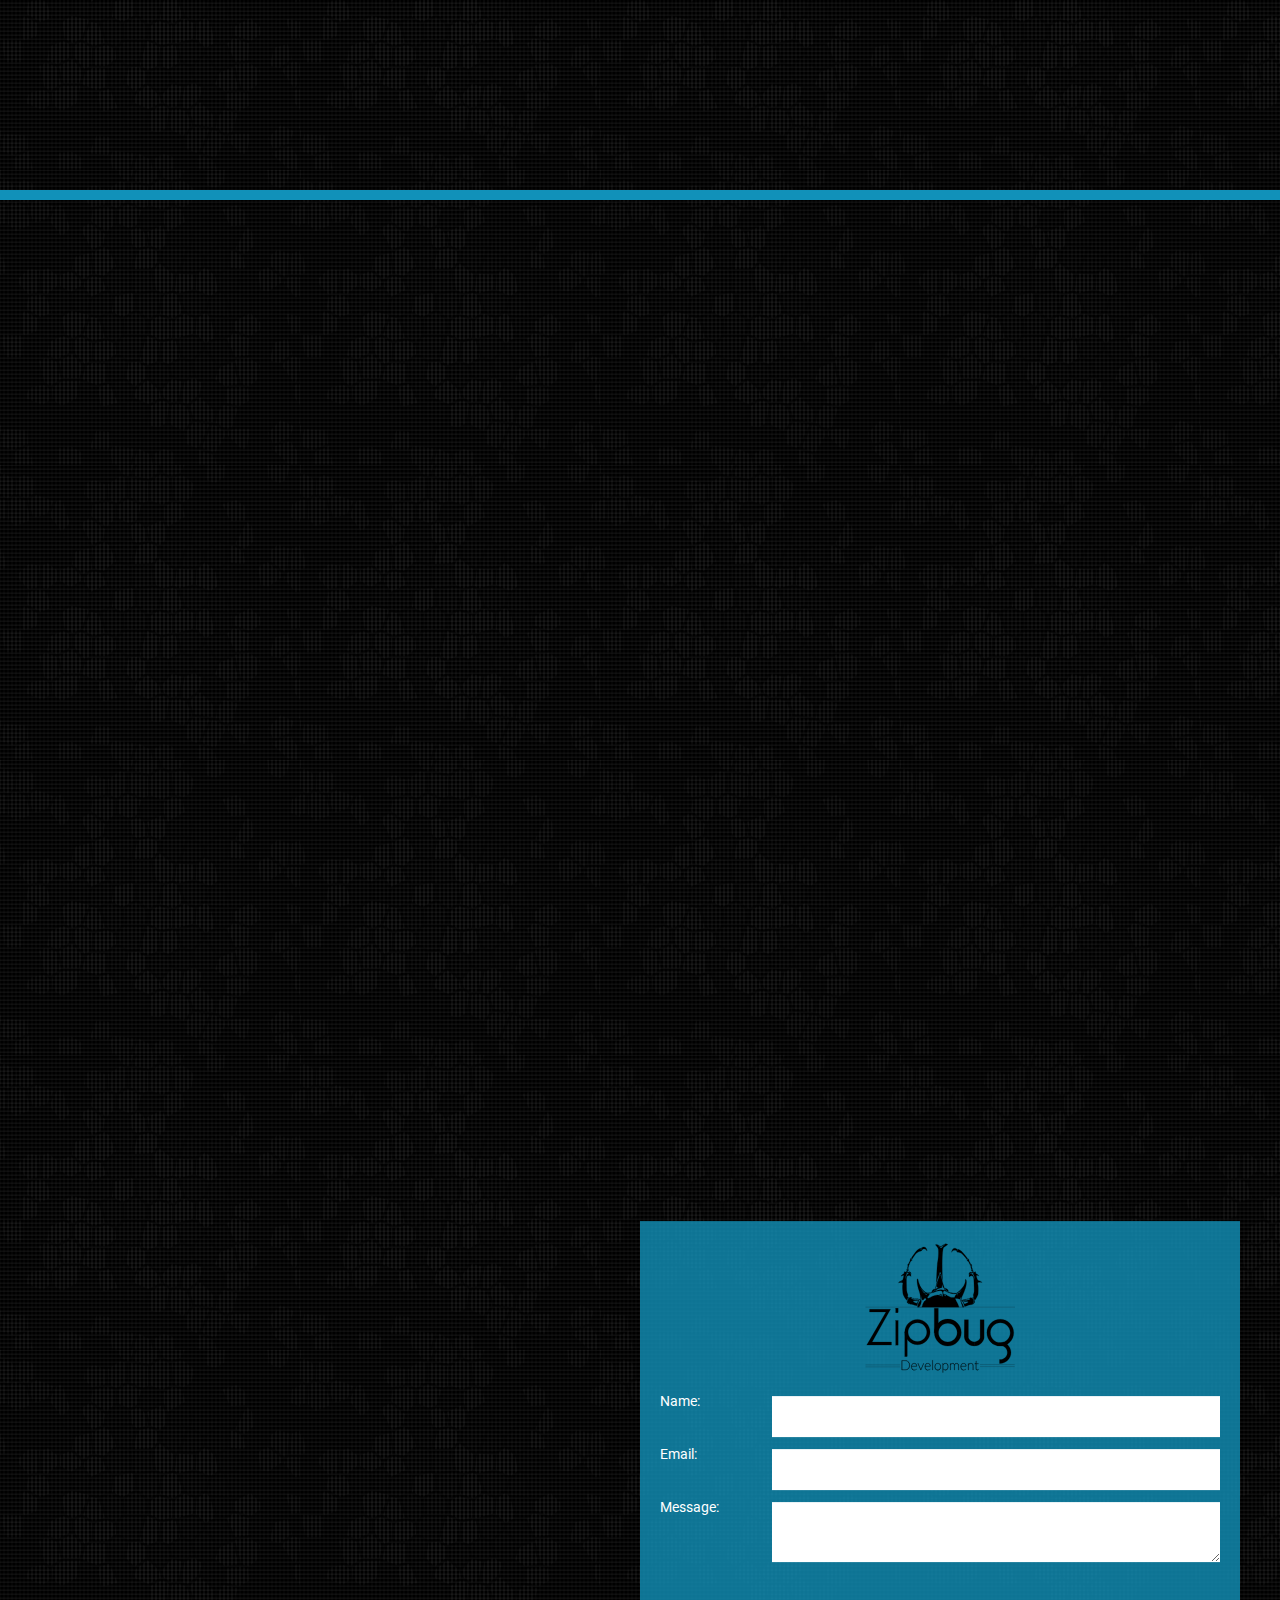
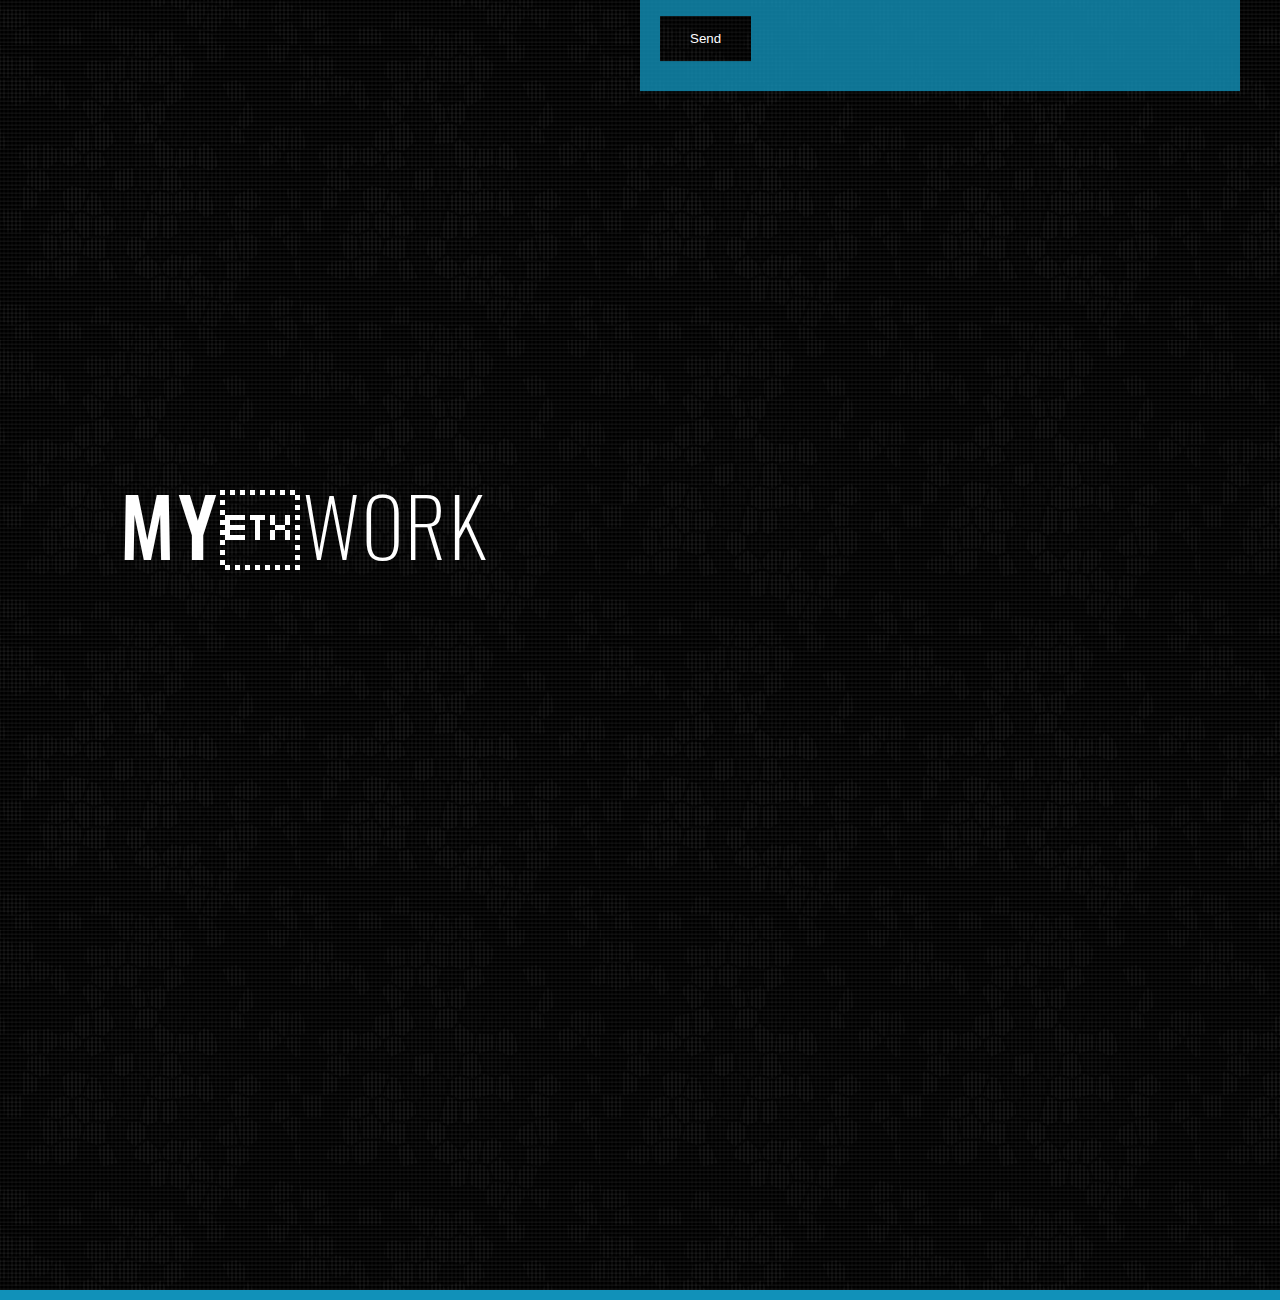
==== commit 60564104: "style changes and text fixes" ====
--- a/index.html
+++ b/index.html
@@ -256,8 +256,8 @@
       <div class="crumb start-crumb active"><span class="start">Zipbug <span class="bold">Development</span></span></div>
       <div class="crumb stage"><span class="description">About</span>
         <span class="bold">
-          <svg version="1.1" xmlns="http://www.w3.org/2000/svg" width="32" height="32" viewBox="0 0 32 32">
-            <path d="M18 22.082v-1.649c2.203-1.241 4-4.337 4-7.432 0-4.971 0-9-6-9s-6 4.029-6 9c0 3.096 1.797 6.191 4 7.432v1.649c-6.784 0.555-12 3.888-12 7.918h28c0-4.030-5.216-7.364-12-7.918z"></path>
+          <svg version="1.1" xmlns="http://www.w3.org/2000/svg" width="33" height="32" viewBox="0 0 33 32">
+            <path d="M23.014 4.459c-1.416 0-4.166 2-6.5 2s-5.25-2-6.5-2c-8.583 0-13.5 23.082-7.083 23.082 5.417 0 6.146-6.75 13.562-6.75 6 0 9.521 6.668 13.521 6.668 6.416 0 1.584-23-7-23zM9.513 17.459c-2.485 0-4.5-2.016-4.5-4.5s2.015-4.5 4.5-4.5 4.5 2.015 4.5 4.5c0 2.484-2.014 4.5-4.5 4.5zM21.451 14.959c-0.553 0-1-0.447-1-1s0.447-1 1-1 1 0.447 1 1-0.447 1-1 1zM24.514 17.959c-0.553 0-1-0.447-1-1s0.447-1 1-1 1 0.447 1 1-0.448 1-1 1zM24.514 11.959c-0.553 0-1-0.447-1-1s0.447-1 1-1 1 0.447 1 1-0.448 1-1 1zM27.514 14.959c-0.553 0-1-0.447-1-1s0.447-1 1-1 1 0.447 1 1-0.448 1-1 1zM9.513 10.459c-1.38 0-2.5 1.119-2.5 2.5s1.12 2.5 2.5 2.5c1.381 0 2.5-1.119 2.5-2.5s-1.119-2.5-2.5-2.5z"></path>
           </svg>
         </span>
       </div>
@@ -268,10 +268,11 @@
           </svg>
         </span>
       </div>
+
       <div class="crumb stage"><span class="description">Contact</span>
         <span class="bold">
           <svg version="1.1" xmlns="http://www.w3.org/2000/svg" width="32" height="32" viewBox="0 0 32 32">
-            <path d="M27 17.938v-3h2v3h-2zM27 11h2v3h-2v-3zM27 7h2v3h-2v-3zM24 29h-18c-1.104 0-2-0.896-2-2h0.5c0.828 0 1.5-0.672 1.5-1.5s-0.672-1.5-1.5-1.5h-0.5v-1h0.5c0.828 0 1.5-0.672 1.5-1.5s-0.672-1.5-1.5-1.5h-0.5v-1h0.5c0.828 0 1.5-0.672 1.5-1.5s-0.672-1.5-1.5-1.5h-0.5v-1h0.5c0.828 0 1.5-0.672 1.5-1.5s-0.672-1.5-1.5-1.5h-0.5v-1h0.5c0.828 0 1.5-0.672 1.5-1.5s-0.672-1.5-1.5-1.5h-0.5v-3c0-1.104 0.896-2 2-2h18c0.738 0 1.376 0.404 1.723 1h-19.723c-0.553 0-1 0.447-1 1 0 0.552 0.447 1 1 1h20v21c0 1.104-0.896 2-2 2zM15.5 9.562c-1.208 0-2.188 1.287-2.188 2.875s0.979 2.875 2.188 2.875 2.188-1.287 2.188-2.875-0.98-2.875-2.188-2.875zM18.99 16.688c-0.539-0.359-2.091-0.598-2.091-0.598s-1.006 1.075-1.433 1.075c-0.428 0-1.434-1.075-1.434-1.075s-1.552 0.238-2.090 0.598c-0.539 0.358-0.777 2.261-0.777 2.261h8.615c0.001-0.001-0.157-1.84-0.79-2.261zM5 9.5c0 0.276-0.224 0.5-0.5 0.5h-1c-0.276 0-0.5-0.224-0.5-0.5s0.224-0.5 0.5-0.5h1c0.276 0 0.5 0.224 0.5 0.5zM3.5 13h1c0.276 0 0.5 0.224 0.5 0.5s-0.224 0.5-0.5 0.5h-1c-0.276 0-0.5-0.224-0.5-0.5s0.224-0.5 0.5-0.5zM3.5 17h1c0.276 0 0.5 0.224 0.5 0.5s-0.224 0.5-0.5 0.5h-1c-0.276 0-0.5-0.224-0.5-0.5s0.224-0.5 0.5-0.5zM3.5 21h1c0.276 0 0.5 0.224 0.5 0.5s-0.224 0.5-0.5 0.5h-1c-0.276 0-0.5-0.224-0.5-0.5s0.224-0.5 0.5-0.5zM3.5 25h1c0.276 0 0.5 0.224 0.5 0.5s-0.224 0.5-0.5 0.5h-1c-0.276 0-0.5-0.224-0.5-0.5s0.224-0.5 0.5-0.5z"></path>
+            <path d="M16.015 18.861l-4.072-3.343-8.862 10.463h25.876l-8.863-10.567-4.079 3.447zM29.926 6.019h-27.815l13.908 11.698 13.907-11.698zM20.705 14.887l9.291 11.084v-18.952l-9.291 7.868zM2.004 7.019v18.952l9.291-11.084-9.291-7.868z"></path>
           </svg>
         </span>
       </div>
@@ -596,14 +597,15 @@
           <div class="objective">
             <img class="avatar noPrint lazy fade-in" alt="Me as a little avitar" data-src="./images/avatar.png" src="./images/avatar.png">
             <h2>Eric<span class="thin">Evans</span></h2>
+            <h3>Front-End Developer<div class="bg-hr"></div></h3>
           </div>
 
           <div class="half">
             <h3>Professional Experience</h3>
             <ul class="disc experience">
               <li>
-                <h5>PXP</h5>
-                <h4>September 2018 - Current</h4>
+                <h5>PXP <span class="thin">- Lead Developer</span></h5>
+                <h6>September 2018 - Current</h6>
                 <ul>
                   <li>Build custom solutions for client needs</li>
                   <li>Technical review of Junior Developer's code</li>
@@ -611,8 +613,8 @@
                 </ul>
               </li>
               <li>
-                <h5>Allen Communications</h5>
-                <h4>January 2015 - September 2018</h4>
+                <h5>Allen Communications <span class="thin">- Tech Lead</span></h5>
+                <h6>January 2015 - September 2018</h6>
                 <ul>
                   <li>Create custom Learning solutions built to clients needs.</li>
                   <li>Build react.js components and templates</li>
@@ -621,8 +623,8 @@
                 </ul>
               </li>
               <li>
-                <h5>ThomasArts</h5>
-                <h4>July 2014 - November 2014 --Contract</h4>
+                <h5>ThomasArts <span class="thin">- Developer</span></h5>
+                <h6>July 2014 - November 2014 --Contract</h6>
                 <ul>
                   <li>Create sites based off of PSD designs.</li>
                   <li>Maintain semantic code base</li>
@@ -675,13 +677,13 @@
             <h3>Education</h3>
             <ul class="clearfix">
               <li class="half">
-                <h4>2011-2014</h4>
-                <h4>Salt Lake Community College</h4>
+                <h5>Salt Lake Community College</h5>
+                <h6>2011-2014</h6>
                 Visual Art/ Graphic Design
               </li>
               <li class="half">
-                <h4>2012</h4>
-                <h4>O'Reilly School Of Technology</h4>
+                <h5>O'Reilly School Of Technology</h5>
+                <h6>2012</h6>
                 Introduction to PHP
                 <br>Modern JavaScript Certification.
                 <br>System Administration 1 - Bash Programming
@@ -695,8 +697,8 @@
         <div class="scroll_section__text">
           <h2>Contact <div class="thin">Me</div>
           </h2>
-          This is where the dirty work is done. We acid dip, media blast, strengthen, repair, replace-whatever's needed to get the framework ready. We'll stretch, widen, chop, or change everything from wheel wells to wiring and engine bays to
-          brakes until it's perfect. It ain't sexy, but it's essential.
+          If you would like to connect, feel free to connect with me on linkedin or follow me on github. If you would like to contact me or would like a copy of my resume please fill out the form.
+          <br>
           <div class="social">
             <a href="https://www.linkedin.com/in/zipbug/">
               <svg xmlns="http://www.w3.org/2000/svg" xmlns:xlink="http://www.w3.org/1999/xlink" version="1.1" id="Capa_1" x="0px" y="0px" width="512px" height="512px" viewBox="0 0 430.117 430.117" style="enable-background:new 0 0 430.117 430.117;"
@@ -929,7 +931,7 @@
               <textarea name="message" required></textarea>
             </label>
             <p id="my-form-status"></p>
-            
+
             <br>
             <button  id="my-form-button" class="button" type="submit">Send</button>
           </form>
@@ -948,7 +950,7 @@
                   <p>A joint colaberation between myself and <a href='https://cdeskins.com/#home'>Cody Deskins</a>. Cody saw a need to help small businesses with COVID-19. So we created an easy to use, multi-client counter.</p>
                   <a class="button" href="https://occupancyapp.com" target="_blank">View Site</a>
                 </div>
-                <img src="./images/Portfolio/occupancy_promo.jpg" alt="Occupancy App" />
+                <img src="./images/Portfolio/occupancy.jpg" alt="Occupancy App" />
               </div>
             </div>
             <div class="card">
@@ -984,7 +986,7 @@
                   <p>I was given the privilage to work on this open source project, both the app and the websites. A project to serve up accurate time all over ther world. Click the link to learn more.</p>
                   <a class="button" href="https://publicntp.org/" target="_blank">View Site</a>
                 </div>
-                <img src="./images/Portfolio/pntp.jpg" alt="PublicNTP" />
+                <img src="./images/Portfolio/pntp_resized.jpg" alt="PublicNTP" />
               </div>
             </div>
             <div class="card">
@@ -1020,7 +1022,7 @@
                   <p>An extremely difficult build, this was completely buit-in WordPress and included many moving parts, parallax effects, flickering lights, movies and many high-resolution images. Unfortunately a full-size screen shot is
                     impossible due to the parallax effect.</p>
                 </div>
-                <img src="./images/portfolio/zeke_a.jpg" alt="Ezekiel Garff" />
+                <img src="./images/Portfolio/zeke.jpg" alt="Ezekiel Garff" />
               </div>
             </div>
             <div class="card">
--- a/styles/scrollingPage.css
+++ b/styles/scrollingPage.css
@@ -495,10 +495,21 @@
         margin-bottom: 30px; } }
   #resume h3 {
     text-align: center;
-    font-size: 1.5em; }
+    font-size: 1.5em;
+    margin-top: 10px;
+    margin-bottom: 10px; }
   #resume h5 {
     font-size: 1.2em;
-    margin-bottom: 10px; }
+    margin-top: 20px;
+    margin-bottom: 0px; }
+    #resume h5 .thin {
+      font-family: 'Roboto';
+      font-size: 0.9em; }
+  #resume h6 {
+    font-family: OswaldLight;
+    font-weight: 100;
+    margin: 0 0 10px;
+    font-size: 1em; }
   #resume h4 {
     margin: 10px 0; }
   #resume .experience {
